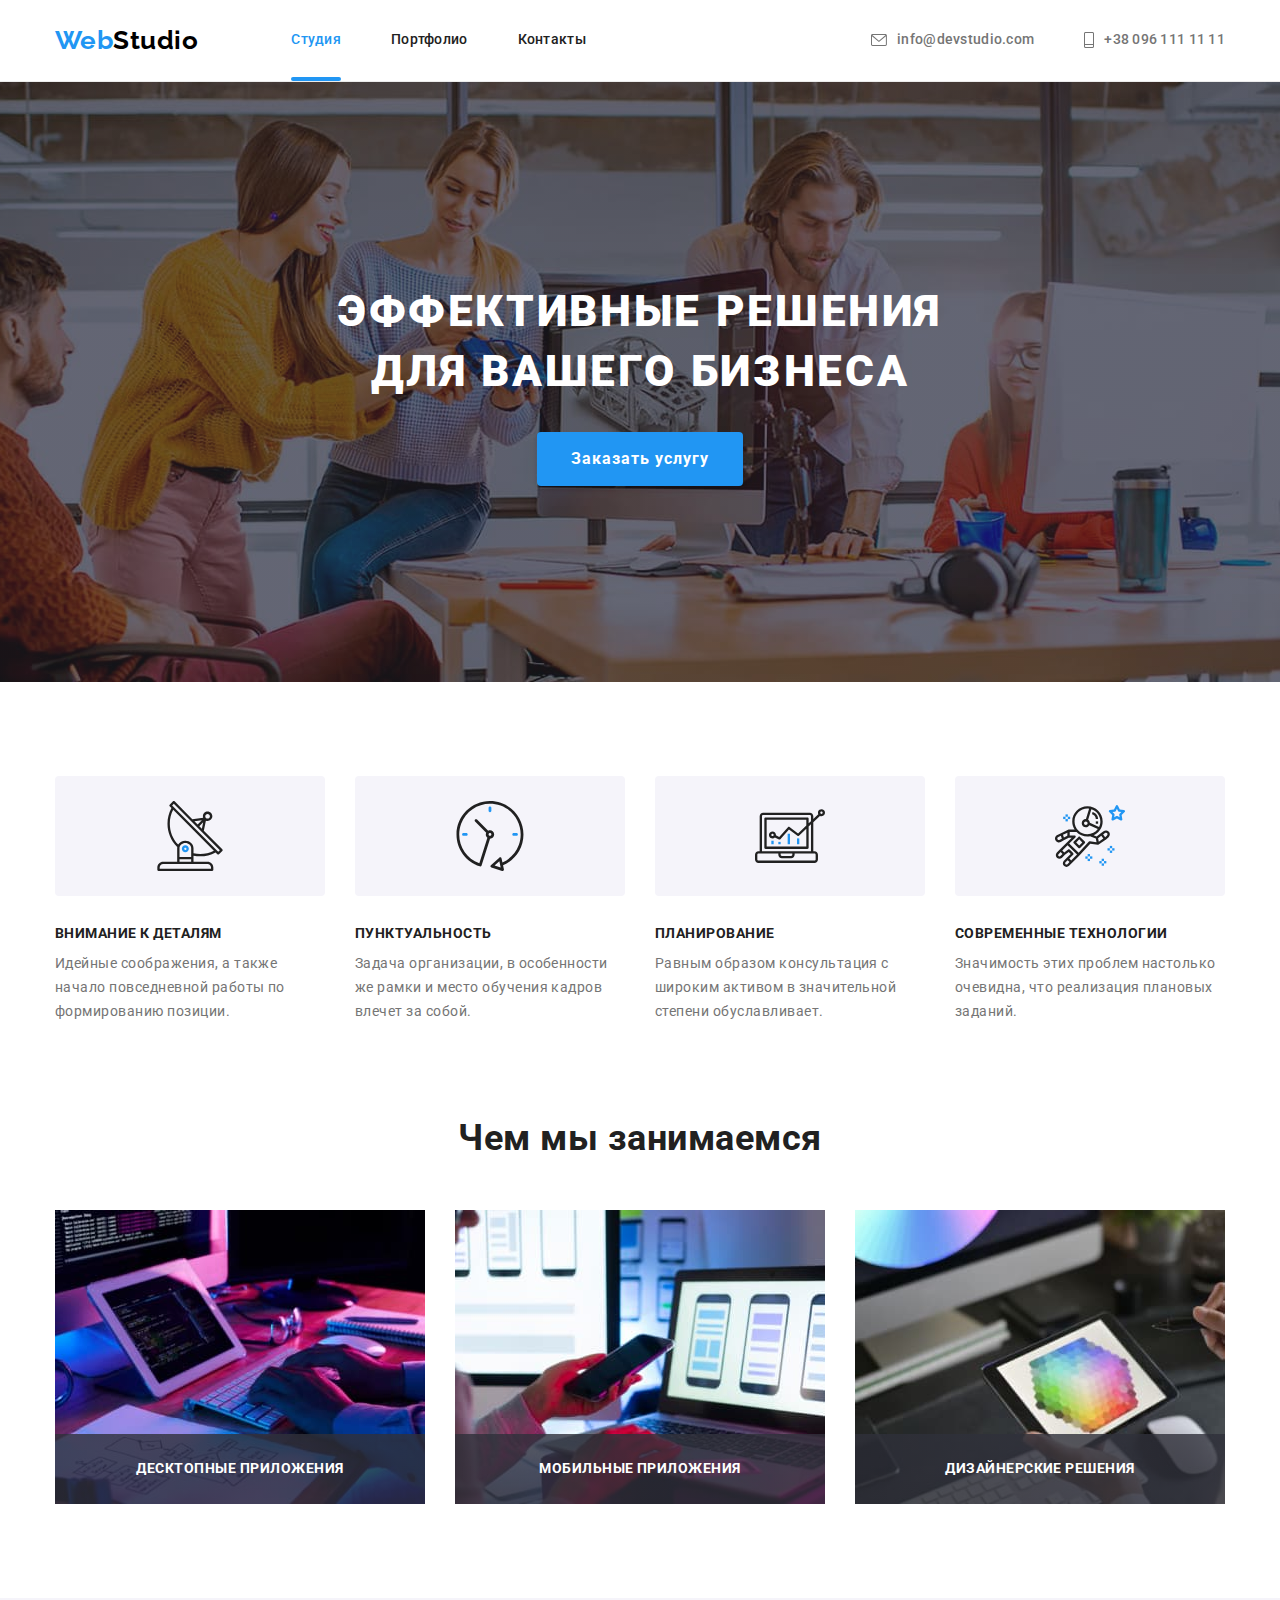
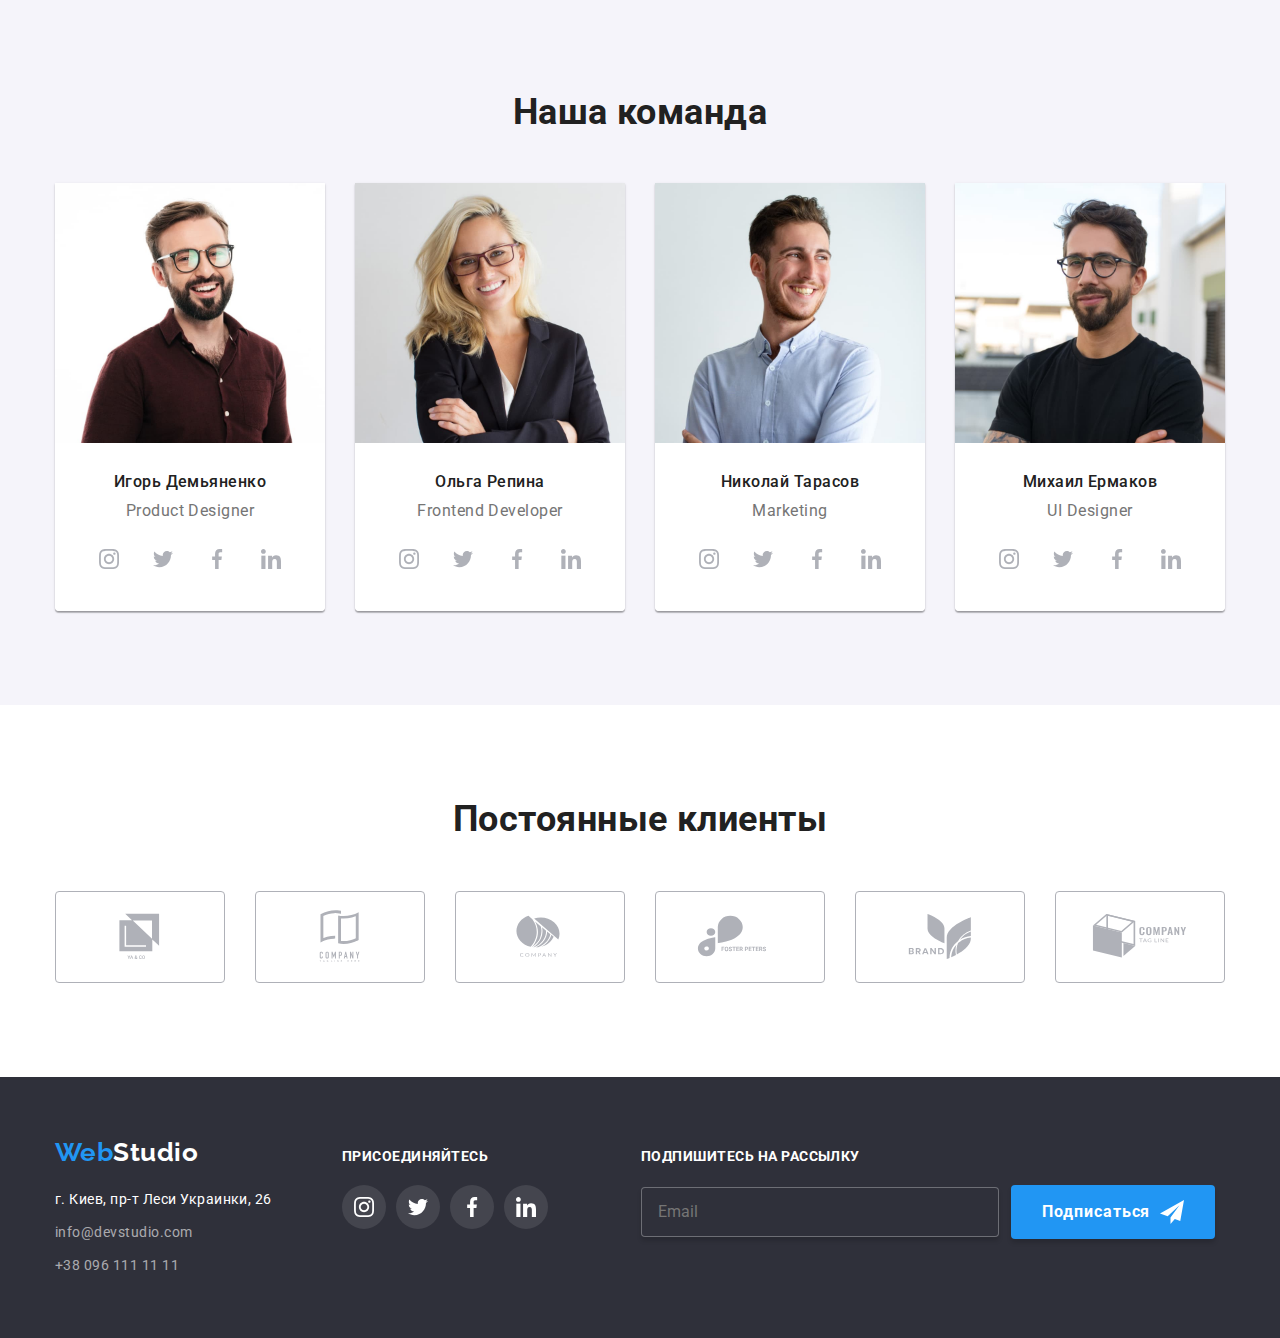
==== index.html @ 1c2d831c "Initial commit" ====
<!DOCTYPE html>
<html lang="ru">
<head>
    <meta charset="UTF-8">
    <meta http-equiv="X-UA-Compatible" content="IE=edge">
    <meta name="viewport" content="width=device-width, initial-scale=1.0">
    <title>WebStudio</title>
    <link rel="preconnect" href="https://fonts.googleapis.com">
    <link rel="preconnect" href="https://fonts.gstatic.com" crossorigin>
    <link href="https://fonts.googleapis.com/css2?family=Raleway:wght@700&family=Roboto:wght@400;500;700;900&display=swap" rel="stylesheet">
    <link rel="stylesheet" href="https://cdnjs.cloudflare.com/ajax/libs/modern-normalize/1.1.0/modern-normalize.min.css">
    <link rel="stylesheet" href="./css/main.min.css">
</head>
<body>
    <header class="page-header">
        <div class="container">
            <div class="main-nav">
                <nav class="nav">
                    <a href="./index.html" class="logo page-header__logo"><span class="logo--accent">Web</span>Studio</a>
                    <ul class="nav__list">
                        <li class="nav__item"><a href="./index.html" class="nav__link nav__link--current ">Студия</a></li>
                        <li class="nav__item"><a href="./portfolio.html" class="nav__link">Портфолио</a></li>
                        <li class="nav__item"><a href="#contacts" class="nav__link">Контакты</a></li>
                    </ul>
                </nav>
                <ul class="auth-nav">
                    <li class="auth-nav__item">
                            <a href="mailto:info@devstudio.com" class="auth-nav__link" aria-label="Конверт с письмом">
                                <svg class="auth-nav__icon" width="16" height="12">
                                    <use href="./images/icons.svg#icon-letter"></use>
                                </svg>
                                info@devstudio.com</a>
                    </li>
                    <li class="auth-nav__item">
                            <a href="tel:+380961111111" class="auth-nav__link" aria-label="Телефон">
                                <svg class="auth-nav__icon" width="10" height="16">
                                    <use href="./images/icons.svg#icon-telephone"></use>
                                </svg>
                                +38 096 111 11 11</a>
                    </li>
                </ul>
            </div>
        </div>
    </header>
    <main>
        <!-- hero section -->

        <section class="section hero">
                <div class="container">
                    <h1 class="hero__title">Эффективные решения для вашего бизнеса</h1>
                    <button type="button" class="button button--hero" data-modal-open >Заказать услугу</button>
                </div>
        </section>

        <!-- advantages section -->

        <section class="section">
            <div class="container">
            <h2 class="visually-hidden">Наши преимущества</h2>
            <ul class="advantages-list">
                <li class="advantages-list__item">
                    <div class="advantages-list__element" aria-label="Антенна">
                        <svg class="advantages-list__icon" width="70" height="70">
                            <use href="./images/icons.svg#icon-antenna"></use>
                        </svg>
                    </div>
                    <h3 class="advantages-list__title">Внимание к деталям</h3>
                    <p class="advantages-list__text">Идейные соображения, а также начало повседневной работы по формированию позиции.</p>
                </li>
                <li class="advantages-list__item">
                    <div class="advantages-list__element" aria-label="Часы">
                        <svg class="advantages-list__icon" width="70" height="70">
                            <use href="./images/icons.svg#icon-clock"></use>
                        </svg>
                    </div>
                    <h3 class="advantages-list__title">Пунктуальность</h3>
                    <p class="advantages-list__text">Задача организации, в особенности же рамки и место обучения кадров влечет за собой.</p>
                </li>
                <li class="advantages-list__item">
                    <div class="advantages-list__element" aria-label="Диаграмма">
                        <svg class="advantages-list__icon" width="70" height="70">
                            <use href="./images/icons.svg#icon-diagram"></use>
                        </svg>
                    </div>
                    <h3 class="advantages-list__title">Планирование</h3>
                    <p class="advantages-list__text">Равным образом консультация с широким активом в значительной степени обуславливает.</p>
                </li>
                <li class="advantages-list__item">
                    <div class="advantages-list__element" aria-label="Астронавт">
                        <svg class="advantages-list__icon" width="70" height="70">
                            <use href="./images/icons.svg#icon-astronaut"></use>
                        </svg>
                    </div>
                    <h3 class="advantages-list__title">Современные технологии</h3>
                    <p class="advantages-list__text">Значимость этих проблем настолько очевидна, что реализация плановых заданий.</p>
                </li>
            </ul>
            </div>
        </section>

        <!-- section about company-->

        <section class="section section--no-padding">
            <div class="container">
                <h2 class="title">Чем мы занимаемся</h2>
                <ul class="works">
                    <li class="works__item">
                        <img class="works__img" src="./images/box1.jpg" alt="Программист разрабатывает проэкт сайта " width="370" height="294">
                        <div class="works__title-box">
                            <h3 class="works__title">Десктопные приложения</h3>
                        </div>
                    </li>
                    <li class="works__item">
                        <img class="works__img" src="./images/box2.jpg" alt="Программист делает адаптивный сайт под мобильный телефон" width="370" height="294">
                        <div class="works__title-box">
                            <h3 class="works__title">Мобильные приложения</h3>
                        </div>
                    </li>
                    <li class="works__item">
                        <img class="works__img" src="./images/box3.jpg" alt="Дизайнер выбирает палитру цветов на планшете" width="370" height="294">
                        <div class="works__title-box">
                            <h3 class="works__title">Дизайнерские решения</h3>
                        </div>
                    </li>
                </ul>
            </div>
        </section>

        <!-- team section  -->

        <section class="team section">
            <div class="container">
            <h2 class="title">Наша команда</h2>
            <ul class="team__list">
                <li class="team__item">
                        <div class="team__wrapper">
                            <img class="team__photo" src="./images/img1.jpg" alt="Игорь Демьяненко" width="270" height="260">
                            <div class="team__card">
                                <h3 class="team__name">Игорь Демьяненко</h3>
                                <p class="team__text" lang="en">Product Designer</p>
                                <ul class="social-list">
                                    <li class="social-list__item" >
                                        <a href="" class="social-list__link" aria-label="Инстаграм">
                                            <svg class="social-list__icon">
                                                <use href="./images/icons.svg#icon-instagram"></use>
                                            </svg>
                                        </a>
                                    </li>
                                    <li class="social-list__item">
                                        <a href="" class="social-list__link" aria-label="Твиттер">
                                            <svg class="social-list__icon">
                                                <use href="./images/icons.svg#icon-twitter"></use>
                                            </svg>
                                        </a>
                                    </li>
                                    <li class="social-list__item">
                                        <a href="" class="social-list__link" aria-label="Фейсбук">
                                            <svg class="social-list__icon">
                                                <use href="./images/icons.svg#icon-facebook"></use>
                                            </svg>
                                        </a>
                                    </li>
                                    <li class="social-list__item">
                                        <a href="" class="social-list__link" aria-label="ЛинкедИн">
                                            <svg class="social-list__icon">
                                                <use href="./images/icons.svg#icon-linkedin"></use>
                                            </svg>
                                        </a>
                                    </li>
                                </ul>
                            </div>
                        </div>
                </li>
                <li class="team__item">
                        <div class="team__wrapper">
                            <img class="team__photo" src="./images/img2.jpg" alt="Ольга Репина" width="270" height="260">
                            <div class="team__card">
                                <h3 class="team__name">Ольга Репина</h3>
                                <p class="team__text" lang="en">Frontend Developer</p>
                                <ul class="social-list">
                                    <li class="social-list__item">
                                        <a href="" class="social-list__link" aria-label="Инстаграм">
                                            <svg class="social-list__icon">
                                                <use href="./images/icons.svg#icon-instagram"></use>
                                            </svg>
                                        </a>
                                    </li>
                                    <li class="social-list__item">
                                        <a href="" class="social-list__link"  aria-label="Твиттер">
                                            <svg class="social-list__icon">
                                                <use href="./images/icons.svg#icon-twitter"></use>
                                            </svg>
                                        </a>
                                    </li>
                                    <li class="social-list__item">
                                        <a href="" class="social-list__link" aria-label="Фейсбук">
                                            <svg class="social-list__icon">
                                                <use href="./images/icons.svg#icon-facebook"></use>
                                            </svg>
                                        </a>
                                    </li>
                                    <li class="social-list__item">
                                        <a href="" class="social-list__link" aria-label="ЛинкедИн">
                                            <svg class="social-list__icon">
                                                <use href="./images/icons.svg#icon-linkedin"></use>
                                            </svg>
                                        </a>
                                    </li>
                                </ul>
                            </div>
                        </div>
                </li>
                <li class="team__item">
                        <div class="team__wrapper">
                            <img class="team__photo" src="./images/img3.jpg" alt="Николай Тарасов" width="270" height="260">
                            <div class="team__card">
                                <h3 class="team__name">Николай Тарасов</h3>
                                <p class="team__text" lang="en">Marketing</p>
                                <ul class="social-list">
                                    <li class="social-list__item">
                                        <a href="" class="social-list__link" aria-label="Инстаграм">
                                            <svg class="social-list__icon">
                                                <use href="./images/icons.svg#icon-instagram"></use>
                                            </svg>
                                        </a>
                                    </li>
                                    <li class="social-list__item">
                                        <a href="" class="social-list__link"  aria-label="Твиттер">
                                            <svg class="social-list__icon">
                                                <use href="./images/icons.svg#icon-twitter"></use>
                                            </svg>
                                        </a>
                                    </li>
                                    <li class="social-list__item">
                                        <a href="" class="social-list__link" aria-label="Фейсбук">
                                            <svg class="social-list__icon">
                                                <use href="./images/icons.svg#icon-facebook"></use>
                                            </svg>
                                        </a>
                                    </li>
                                    <li class="social-list__item">
                                        <a href="" class="social-list__link" aria-label="ЛинкедИн">
                                            <svg class="social-list__icon">
                                                <use href="./images/icons.svg#icon-linkedin"></use>
                                            </svg>
                                        </a>
                                    </li>
                                </ul>
                            </div>
                        </div>
                </li>
                <li class="team__item">
                        <div class="team__wrapper">
                            <img class="team__photo" src="./images/img4.jpg" alt="Михаил Ермаков" width="270" height="260">
                            <div class="team__card">
                                <h3 class="team__name">Михаил Ермаков</h3>
                                <p class="team__text" lang="en">UI Designer</p>
                                <ul class="social-list">
                                    <li class="social-list__item">
                                        <a href="" class="social-list__link" aria-label="Инстаграм">
                                            <svg class="social-list__icon">
                                                <use href="./images/icons.svg#icon-instagram"></use>
                                            </svg>
                                        </a>
                                    </li>
                                    <li class="social-list__item">
                                        <a href="" class="social-list__link"  aria-label="Твиттер">
                                            <svg class="social-list__icon">
                                                <use href="./images/icons.svg#icon-twitter"></use>
                                            </svg>
                                        </a>
                                    </li>
                                    <li class="social-list__item">
                                        <a href="" class="social-list__link" aria-label="Фейсбук">
                                            <svg class="social-list__icon">
                                                <use href="./images/icons.svg#icon-facebook"></use>
                                            </svg>
                                        </a>
                                    </li>
                                    <li class="social-list__item">
                                        <a href="" class="social-list__link" aria-label="ЛинкедИн">
                                            <svg class="social-list__icon">
                                                <use href="./images/icons.svg#icon-linkedin"></use>
                                            </svg>
                                        </a>
                                    </li>
                                </ul>
                            </div>
                        </div>
                </li>
            </ul>
            </div>
        </section>

        <!-- Our clients section -->
        <section class="section">
            <div class="container">
                <h2 class="title">Постоянные клиенты</h2>
                <ul class="clients-list">
                    <li class="clients-list__item">
                        <a href="" class="clients-list__link"  aria-label="Постоянный клиент 1">
                            <svg class="clients-list__icon">
                                <use href="./images/icons.svg#icon-clients-1"></use>
                            </svg>
                        </a>
                    </li>
                    <li class="clients-list__item">
                        <a href="" class="clients-list__link" aria-label="Постоянный клиент 2">
                            <svg class="clients-list__icon">
                                <use href="./images/icons.svg#icon-clients-2"></use>
                            </svg>
                        </a>
                    </li>
                    <li class="clients-list__item">
                        <a href="" class="clients-list__link" aria-label="Постоянный клиент 3">
                            <svg class="clients-list__icon">
                                <use href="./images/icons.svg#icon-clients-3"></use>
                            </svg>
                        </a>
                    </li>
                    <li class="clients-list__item">
                        <a href="" class="clients-list__link" aria-label="Постоянный клиент 4">
                            <svg class="clients-list__icon">
                                <use href="./images/icons.svg#icon-clients-4"></use>
                            </svg>
                        </a>
                    </li>
                    <li class="clients-list__item">
                        <a href="" class="clients-list__link" aria-label="Постоянный клиент 5">
                            <svg class="clients-list__icon">
                                <use href="./images/icons.svg#icon-clients-5"></use>
                            </svg>
                        </a>
                    </li>
                    <li class="clients-list__item">
                        <a href="" class="clients-list__link" aria-label="Постоянный клиент 6">
                            <svg class="clients-list__icon">
                                <use href="./images/icons.svg#icon-clients-6"></use>
                            </svg>
                        </a>
                    </li>
                </ul>
            </div>

        </section>
    </main>
    <footer class="page-footer">
        <div class="container">
            <div class="page-footer__wrapper">
                <div class="page-footer__address">
                    <a href="./index.html" class="logo page-footer__logo"><span class="logo--accent">Web</span>Studio</a>
                    <address id="contacts">
                        <ul class="contacts">
                            <li class="contacts__item">
                                <a href="https://www.google.com/maps/place/%D0%B1%D1%83%D0%BB.+%D0%9B%D0%B5%D1%81%D0%B8+%D0%A3%D0%BA%D1%80%D0%B0%D0%B8%D0%BD%D0%BA%D0%B8,+26,+%D0%9A%D0%B8%D0%B5%D0%B2,+02000/@50.4265841,30.5361971,17z/data=!3m1!4b1!4m5!3m4!1s0x40d4cf0e033ecbe9:0x57a4dffefec77da0!8m2!3d50.4265807!4d30.5383858" 
                                class="contacts__link contacts__link--real-address" target="_blank">
                                    г. Киев, пр-т Леси Украинки, 26
                                </a>
                            </li>
                            <li class="contacts__item">
                                <a href="mailto:info@devstudio.com" class="contacts__link">info@devstudio.com</a>
                            </li>
                            <li class="contacts__item">
                                <a href="tel:+380961111111" class="contacts__link">+38 096 111 11 11</a>
                            </li>
                        </ul>
                    </address>
                </div>
                <div class="social">
                    <h3 class="social__title">Присоединяйтесь</h3>
                    <ul class="social-list social-list--footer">
                        <li class="social-list__item">
                            <a href="" class="social-list__link social-list__link--dark" aria-label="Инстаграм">
                                <svg class="social-list__icon social-list__icon--dark">
                                    <use href="./images/icons.svg#icon-instagram"></use>
                                </svg>
                            </a>
                        </li>
                        <li class="social-list__item">
                            <a href="" class="social-list__link social-list__link--dark" aria-label="Твиттер">
                                <svg class="social-list__icon social-list__icon--dark">
                                    <use href="./images/icons.svg#icon-twitter"></use>
                                </svg>
                            </a>
                        </li>
                        <li class="social-list__item">
                            <a href="" class="social-list__link social-list__link--dark" aria-label="Фейсбук">
                                <svg class="social-list__icon social-list__icon--dark">
                                    <use href="./images/icons.svg#icon-facebook"></use>
                                </svg>
                            </a>
                        </li>
                        <li class="social-list__item">
                            <a href="" class="social-list__link social-list__link--dark" aria-label="ЛинкедИн">
                                <svg class="social-list__icon social-list__icon--dark">
                                    <use href="./images/icons.svg#icon-linkedin"></use>
                                </svg>
                            </a>
                        </li>
                    </ul>
                </div>
                <div class="mailing-list">
                    <h3 class="mailing-list__title">Подпишитесь на рассылку</h3>
                        <form class="mailing-list__form">
                            <label for="footer-input"><span class="visually-hidden">Email</span></label>
                                <input class="mailing-list__input"  id="footer-input" type="email" name="email" placeholder="Email">
                                <button class=" button mailing-list__button" type="submit">
                                    Подписаться
                                    <svg class="mailing-list__icon">
                                        <use href="./images/icons.svg#icon-send"></use>
                                    </svg>
                                </button>
                        </form>
                </div>
            </div>
        </div>
    </footer>
    <div class="backdrop is-hidden" data-modal>
        <div class="modal">
            <button type="button" class="modal__btn-close" aria-label="Закрыть окно" data-modal-close>
                <svg class="modal__icon">
                    <use href="./images/icons.svg#icon-close"></use>
                </svg>
            </button>
            <h2 class="modal__title">Оставьте свои данные, мы вам перезвоним</h2>
            <form class="modal-form" autocomplete="off">
                <label class="modal-form__label" for="user-name">
                    <span class="modal-form__text">Имя</span>
                </label>
                <div class="modal-form__field">
                    <input class="modal-form__input" type="text" name="user-name" id="user-name" required>
                        <svg class="modal-form__icon" >
                            <use href="./images/icons.svg#icon-person"></use>
                        </svg>
                </div>
                <label class="modal-form__label" for="phone">
                    <span class="modal-form__text">Телефон</span>
                </label>
                <div class="modal-form__field">
                        <input class="modal-form__input" type="tel" name="tel" id="phone" required>
                        <svg class="modal-form__icon">
                            <use href="./images/icons.svg#icon-phone"></use>
                        </svg>
                </div>
                <label class="modal-form__label" for="email">
                    <span class="modal-form__text">Почта</span>
                </label>
                <div class="modal-form__field">
                        <input class="modal-form__input" type="email" name="email" id="email" required>
                        <svg class="modal-form__icon">
                            <use href="./images/icons.svg#icon-email"></use>
                        </svg>
                </div>
                <label class="modal-form__label" for="comment">
                    <span class="modal-form__text">Комментарий</span>
                </label>
                <div class="modal-form__comment">
                        <textarea id="comment" class="modal-form__textarea" name="comment" placeholder="Введите текст"></textarea>
                </div>
                <div class="agreements">
                        <input  class="agreements__input" type="checkbox" value="agreements" name="agreements" id="agreements" required>
                        <label for="agreements" class="agreements__label">
                            <span class="agreements__icon-span">
                                <svg class="agreements__icon">
                                    <use href="./images/icons.svg#icon-full-check"></use>
                                </svg>
                            </span>
                            <span class="modal-form__text modal-form__text--agreements">Соглашаюсь с рассылкой и принимаю
                                <a class="agreements__link" href="">Условия договора</a>
                            </span>  
                        </label> 
                </div>
                <button type="submit" class="button modal__button">Отправить</button>
            </form>
        </div>
    </div>
    <!-- <div class="fixed-chat">
        <a href="" class="chat-link">
            <div class="for-icon">
                <svg class="chat-icon">
                    <use href="./images/icons.svg#icon-chat"></use>
                </svg>
            </div>
        </a>
    </div> -->
<script src="./js/modal.js"></script>
</body>
</html>
---- css/main.min.css ----
body{margin:0;font-family:"Roboto",sans-serif;letter-spacing:.03em;font-size:16px;color:#212121}h1,h2,h3,h4{margin:0;padding:0}ul{margin:0;padding:0;list-style:none}p{margin:0;padding:0}a{text-decoration:none}.container{max-width:1200px;margin:0 auto;padding:0 15px}.section{padding-top:94px;padding-bottom:94px}.button{min-width:200px;border-radius:4px;border-color:rgba(0,0,0,0);font-family:inherit;font-weight:700;font-size:16px;line-height:1.88;text-align:center;letter-spacing:.06em;cursor:pointer;color:#fff;background-color:#2196f3}.visually-hidden{position:absolute;white-space:nowrap;width:1px;height:1px;overflow:hidden;border:0;padding:0;clip:rect(0 0 0 0);-webkit-clip-path:inset(50%);clip-path:inset(50%);margin:-1px}.logo{font-family:"Raleway";font-weight:700;font-size:26px;line-height:1.19;color:#fff}.logo--accent{color:#2196f3}.page-header{width:100%;min-height:82px;border-bottom:1px solid #ececec;background-color:#fff}.main-nav{display:flex;align-items:center}.nav{display:flex;align-items:inherit}.nav__list{display:flex}.nav__item:not(:last-child){margin-right:50px}.nav__link{display:block;padding-top:32px;padding-bottom:32px;font-weight:500;font-size:14px;line-height:1.14;letter-spacing:.02em;color:#212121;transition:color 250ms cubic-bezier(0.4, 0, 0.2, 1)}.nav__link:hover,.nav__link:focus{color:#2196f3}.nav__link--current{position:relative;color:#2196f3}.nav__link--current::after{content:"";position:absolute;left:0;bottom:-1px;display:block;width:100%;height:4px;border-radius:2px;background-color:#2196f3}.page-header__logo{margin-right:93px;padding-top:24px;padding-bottom:24px;color:#000}.auth-nav{display:flex;margin-left:auto}.auth-nav__item{display:flex}.auth-nav__item:not(:last-child){margin-right:50px}.auth-nav__link{display:flex;align-items:center;padding-top:32px;padding-bottom:32px;font-weight:500;font-size:14px;line-height:1.14;letter-spacing:.02em;color:#757575;transition:color 250ms cubic-bezier(0.4, 0, 0.2, 1)}.auth-nav__link:hover,.auth-nav__link:focus{color:#2196f3}.auth-nav__icon{margin-right:10px;fill:#757575}.auth-nav__link:hover .auth-nav__icon,.auth-nav__link:focus .auth-nav__icon{fill:#2196f3}.hero{height:600px;max-width:1600px;margin:0 auto;padding-top:200px;padding-bottom:200px;text-align:center;background-color:#2f303a;background-image:linear-gradient(to right, rgba(47, 48, 58, 0.4), rgba(47, 48, 58, 0.4)),url(../images/hero-img.jpg);background-position:center;background-size:cover;background-repeat:no-repeat}.hero__title{margin:0 auto 30px auto;max-width:696px;font-weight:900;font-size:44px;line-height:1.36;letter-spacing:.06em;text-transform:uppercase;color:#fff}.button--hero{padding:10px 32px;box-shadow:0px 4px 4px rgba(0,0,0,.15);transition:background-color 250ms cubic-bezier(0.4, 0, 0.2, 1)}.button--hero:hover,.button--hero:focus{background-color:#146cb4}.title{margin-bottom:50px;font-weight:700;font-size:36px;line-height:1.16;text-align:center}.advantages-list{display:flex}.advantages-list__item{max-width:270px}.advantages-list__item:not(:last-child){margin-right:30px}.advantages-list__element{display:flex;justify-content:center;align-items:center;height:120px;margin-bottom:30px;border-radius:4px;background-color:#f5f4fa;color:#212121}.advantages-list__icon{fill:currentColor}.advantages-list__title{margin-bottom:10px;font-weight:700;font-size:14px;line-height:1.14;text-transform:uppercase}.advantages-list__text{font-size:14px;line-height:1.71;color:#757575}.section--no-padding{padding-top:0}.works{display:flex}.works__item{position:relative;color:#fff;text-transform:uppercase;font-size:14px;line-height:1.14;text-align:center}.works__item:not(:last-child){margin-right:30px}.works__img{display:block;width:100%}.works__title-box{position:absolute;bottom:0;display:flex;justify-content:center;align-items:center;height:70px;width:100%;background-image:linear-gradient(rgba(47, 48, 58, 0.8), rgba(47, 48, 58, 0.8))}.works__title{color:#fff;text-transform:uppercase;font-size:14px;line-height:1.14;text-align:center}.team{background-color:#f5f4fa}.team__list{display:flex}.team__item:not(:last-child){margin-right:30px}.team__wrapper{box-shadow:0px 1px 3px rgba(0,0,0,.12),0px 1px 1px rgba(0,0,0,.14),0px 2px 1px rgba(0,0,0,.2);border-radius:0px 0px 4px 4px}.team__photo{display:block}.team__card{padding:30px 0;text-align:center;background-color:#fff;border-bottom-left-radius:4px;border-bottom-right-radius:4px}.team__name{margin-bottom:10px;font-weight:500;font-size:16px;line-height:1.18}.team__text{margin-bottom:16px;font-size:16px;line-height:1.18;color:#757575}.social-list{display:flex;justify-content:center}.social-list__item:not(:last-child){margin-right:10px}.social-list__link{display:flex;justify-content:center;align-items:center;width:44px;height:44px;border-radius:50%;border:rgba(0,0,0,0);transition:background-color 250ms cubic-bezier(0.4, 0, 0.2, 1)}.social-list__link:hover,.social-list__link:focus{background-color:#2196f3}.social-list__icon{width:20px;height:20px;fill:#afb1b8;transition:fill 250ms cubic-bezier(0.4, 0, 0.2, 1)}.social-list__link:hover .social-list__icon,.social-list__link:focus .social-list__icon{fill:#fff}.clients-list{display:flex}.clients-list__item:not(:last-child){margin-right:30px}.clients-list__link{display:flex;justify-content:center;align-items:center;width:170px;height:92px;border:1px solid #afb1b8;border-radius:4px;transition:border-color 250ms cubic-bezier(0.4, 0, 0.2, 1)}.clients-list__link:hover,.clients-list__link:focus{border-color:#2196f3}.clients-list__icon{width:106px;height:60px;fill:#afb1b8;transition:fill 250ms cubic-bezier(0.4, 0, 0.2, 1)}.clients-list__link:hover .clients-list__icon,.clients-list__link:focus .clients-list__icon{fill:#2196f3}.page-footer{padding-top:60px;padding-bottom:60px;background-color:#2f303a}.page-footer__wrapper{display:flex;align-items:baseline}.page-footer__address{margin-right:70px}.page-footer__logo{display:inline-block;margin-bottom:20px;color:#fff}.contacts__item:not(:last-child){margin-bottom:9px}.contacts__link{display:inline-block;font-weight:400;font-size:14px;line-height:1.71;font-style:normal;color:rgba(255,255,255,.6);transition:color 250ms cubic-bezier(0.4, 0, 0.2, 1)}.contacts__link--real-address{color:#fff}.contacts__link:hover,.contacts__link:focus{color:#2196f3}.social{margin-right:93px}.social__title{margin-bottom:20px;color:#fff;text-transform:uppercase;font-size:14px;line-height:1.14}.social-list--footer{display:flex;justify-content:space-between}.social-list__link--dark{background-color:rgba(255,255,255,.1);transition:background-color 250ms cubic-bezier(0.4, 0, 0.2, 1)}.social-list__link--dark:hover,.social-list__link--dark:focus{background-color:#2196f3}.social-list__icon--dark{fill:#fff}.mailing-list__title{margin-bottom:20px;color:#fff;text-transform:uppercase;font-size:14px;line-height:1.14}.mailing-list__form{display:flex;align-items:center}.mailing-list__input{display:block;height:50px;width:358px;padding:15px 16px;background-color:#2f303a;border:1px solid rgba(255,255,255,.3);box-shadow:0px 4px 4px rgba(0,0,0,.15);border-radius:4px;outline:rgba(0,0,0,0);transition:border-color 250ms cubic-bezier(0.4, 0, 0.2, 1)}.mailing-list__input::-moz-placeholder{font-style:normal;font-weight:400;font-size:16px;line-height:1.25}.mailing-list__input:-ms-input-placeholder{font-style:normal;font-weight:400;font-size:16px;line-height:1.25}.mailing-list__input::placeholder{font-style:normal;font-weight:400;font-size:16px;line-height:1.25}.mailing-list__input:focus-within,.mailing-list__input:hover{color:#fff;border-color:#2196f3}.mailing-list__button{display:flex;align-items:center;padding:10px 29px;margin-left:12px;box-shadow:0px 4px 4px rgba(0,0,0,.15);transition:background-color 250ms cubic-bezier(0.4, 0, 0.2, 1),color 250ms cubic-bezier(0.4, 0, 0.2, 1)}.mailing-list__button:hover,.mailing-list__button:focus{background-color:#fff;color:#2196f3}.mailing-list__icon{width:24px;height:24px;margin-left:10px;fill:#fff;transition:fill 250ms cubic-bezier(0.4, 0, 0.2, 1)}.mailing-list__button:hover .mailing-list__icon,.mailing-list__icon .mailing-list__button:focus{fill:#2196f3}.backdrop{position:fixed;top:0;left:0;width:100%;height:100%;background-color:rgba(0,0,0,.2);opacity:1;visibility:visible;transition:opacity 250ms cubic-bezier(0.4, 0, 0.2, 1),visibility 250ms cubic-bezier(0.4, 0, 0.2, 1)}.backdrop.is-hidden{opacity:0;pointer-events:none;visibility:hidden}.modal{position:absolute;top:50%;left:50%;min-width:528px;min-height:581px;padding:40px;background-color:#fff;box-shadow:0px 1px 3px rgba(0,0,0,.12),0px 1px 1px rgba(0,0,0,.14),0px 2px 1px rgba(0,0,0,.2);border-radius:4px;transform:translate(-50%, -50%) scale(1);transition:transform 250ms cubic-bezier(0.4, 0, 0.2, 1)}.backdrop.is-hidden .modal{transform:translate(-50%, -50%) scale(1.1)}.modal__btn-close{position:absolute;top:0;right:0;display:flex;justify-content:center;align-items:center;width:30px;height:30px;margin-top:8px;margin-right:8px;background-color:#fff;border-radius:50%;border-color:rgba(0,0,0,.102);cursor:pointer}.modal__icon{width:11px;height:11px;transition:fill 250ms cubic-bezier(0.4, 0, 0.2, 1)}.modal__btn-close:hover .modal__icon,.modal__btn-close:focus .modal__icon{fill:#2196f3}.modal__title{margin-bottom:12px;font-size:20px;line-height:1.15;text-align:center}.modal__button{display:block;padding:10px 32px;margin:0 auto;box-shadow:0px 1px 3px rgba(0,0,0,.12),0px 1px 1px rgba(0,0,0,.14),0px 2px 1px rgba(0,0,0,.2);transition:background-color 250ms cubic-bezier(0.4, 0, 0.2, 1),box-shadow 250ms cubic-bezier(0.4, 0, 0.2, 1)}.modal__button:hover,.modal__button:focus{background:#188ce8;box-shadow:0px 4px 4px rgba(0,0,0,.15)}.modal-form__label{display:block}.modal-form__text{display:block;margin-bottom:4px;font-style:normal;font-weight:400;font-size:12px;line-height:1.16;letter-spacing:.03em;color:#757575}.modal-form__field{position:relative;margin-bottom:10px}.modal-form__input{display:block;width:100%;max-height:40px;padding:11px 12px 11px 32px;border:1px solid rgba(33,33,33,.2);border-radius:4px;outline:rgba(0,0,0,0);transition:border-color 250ms cubic-bezier(0.4, 0, 0.2, 1)}.modal-form__input:focus-within,.modal-form__input:hover{border-color:#2196f3}.modal-form__icon{display:block;position:absolute;top:50%;left:12px;transform:translateY(-50%);width:18px;height:18px;transition:fill 250ms cubic-bezier(0.4, 0, 0.2, 1)}.modal-form__field:focus-within .modal-form__icon,.modal-form__field:hover .modal-form__icon{fill:#2196f3}.modal-form__textarea{display:block;width:100%;height:120px;padding:12px 16px;margin-bottom:20px;resize:none;border:1px solid rgba(33,33,33,.2);border-radius:4px;outline:rgba(0,0,0,0);transition:border-color 250ms cubic-bezier(0.4, 0, 0.2, 1)}.modal-form__textarea::-moz-placeholder{font-style:normal;font-weight:400;font-size:12px;line-height:1.16;letter-spacing:.01em;color:rgba(117,117,117,.5)}.modal-form__textarea:-ms-input-placeholder{font-style:normal;font-weight:400;font-size:12px;line-height:1.16;letter-spacing:.01em;color:rgba(117,117,117,.5)}.modal-form__textarea::placeholder{font-style:normal;font-weight:400;font-size:12px;line-height:1.16;letter-spacing:.01em;color:rgba(117,117,117,.5)}.modal-form__textarea:focus-within,.modal-form__textarea:hover{border-color:#2196f3}.modal-form__text--agreements{margin-bottom:0;font-size:14px;line-height:1.71}.agreements{display:flex;align-items:center;margin:0 12px 30px 12px}.agreements__input{position:absolute;width:1px;height:1px;margin:-1px;border:0;padding:0;clip:rect(0 0 0 0);overflow:hidden}.agreements__label{display:flex;align-items:center;font-style:normal;font-weight:400;font-size:14px;line-height:1.71;letter-spacing:.03em;color:#757575}.agreements__icon-span{display:flex;justify-content:center;align-items:center;width:16px;height:15px;margin-right:7px;border:2px solid #000;border-radius:2px;box-shadow:0px 4px 4px rgba(0,0,0,.25);background-color:rgba(0,0,0,0);transition:border-color 250ms cubic-bezier(0.4, 0, 0.2, 1),background-color 250ms cubic-bezier(0.4, 0, 0.2, 1)}.agreements__input:checked+.agreements__label .agreements__icon-span{border-color:rgba(0,0,0,0);background-color:#2196f3}.agreements__input:focus+.agreements__label .agreements__icon-span{border-color:#2196f3}.agreements__icon{height:15px;width:16px;fill:#fff;opacity:0}.agreements__input:checked+.agreements__label .agreements__icon-span .agreements__icon{opacity:1}.agreements__link{color:#2196f3;border-bottom:1px solid #2196f3}.filter{margin-bottom:50px}.filter__list{display:flex;justify-content:center}.filter__item:not(:last-child){margin-right:8px}.filter__button{border-radius:4px;border-color:rgba(0,0,0,0);padding:6px 22px;font-family:inherit;font-weight:500;font-size:16px;line-height:1.62;text-align:center;cursor:pointer;color:#212121;background-color:#f5f4fa;transition:background-color 250ms cubic-bezier(0.4, 0, 0.2, 1),color 250ms cubic-bezier(0.4, 0, 0.2, 1),box-shadow 250ms cubic-bezier(0.4, 0, 0.2, 1)}.filter__button:hover,.filter__button:focus{background-color:#2196f3;color:#fff;box-shadow:0px 3px 1px rgba(0,0,0,.1),0px 1px 2px rgba(0,0,0,.08),0px 2px 2px rgba(0,0,0,.12)}.projects__list{display:flex;flex-wrap:wrap}.projects__item{width:calc((100% - 60px)/3);margin-right:30px;margin-bottom:30px}.projects__item:nth-child(3n){margin-right:0}.projects__item:nth-last-child(-n+3){margin-bottom:0}.projects__link{display:block;box-shadow:none;transition:box-shadow 250ms cubic-bezier(0.4, 0, 0.2, 1)}.projects__link:hover,.projects__link:focus{box-shadow:0px 1px 1px rgba(0,0,0,.12),0px 4px 4px rgba(0,0,0,.06),1px 4px 6px rgba(0,0,0,.16)}.projects__wrapper{position:relative;overflow:hidden}.projects__img{display:block}.projects__overlay{position:absolute;top:0;left:0;display:block;width:100%;height:100%;background-color:rgba(33,150,243,.9);opacity:0;transform:translateY(100%);transition:opacity 250ms cubic-bezier(0.4, 0, 0.2, 1),transform 250ms cubic-bezier(0.4, 0, 0.2, 1)}.projects__link:hover .projects__overlay,.projects__link:focus .projects__overlay{opacity:1;transform:translate(0)}.projects__hover-text{position:absolute;top:0;left:0;padding:63px 24px;width:100%;height:100%;font-weight:400;font-size:18px;line-height:1.56;color:#fff;opacity:0}.projects__link:hover .projects__hover-text,.projects__link:focus .projects__hover-text{opacity:1}.projects__description{padding:20px 24px;border:1px solid #eee;border-top:none;background-color:#fff}.projects__name{margin-bottom:4px;font-weight:700;font-size:18px;line-height:2;letter-spacing:.06em;color:#212121}.projects__text{font-size:16px;line-height:1.88;color:#757575}/*# sourceMappingURL=main.min.css.map */
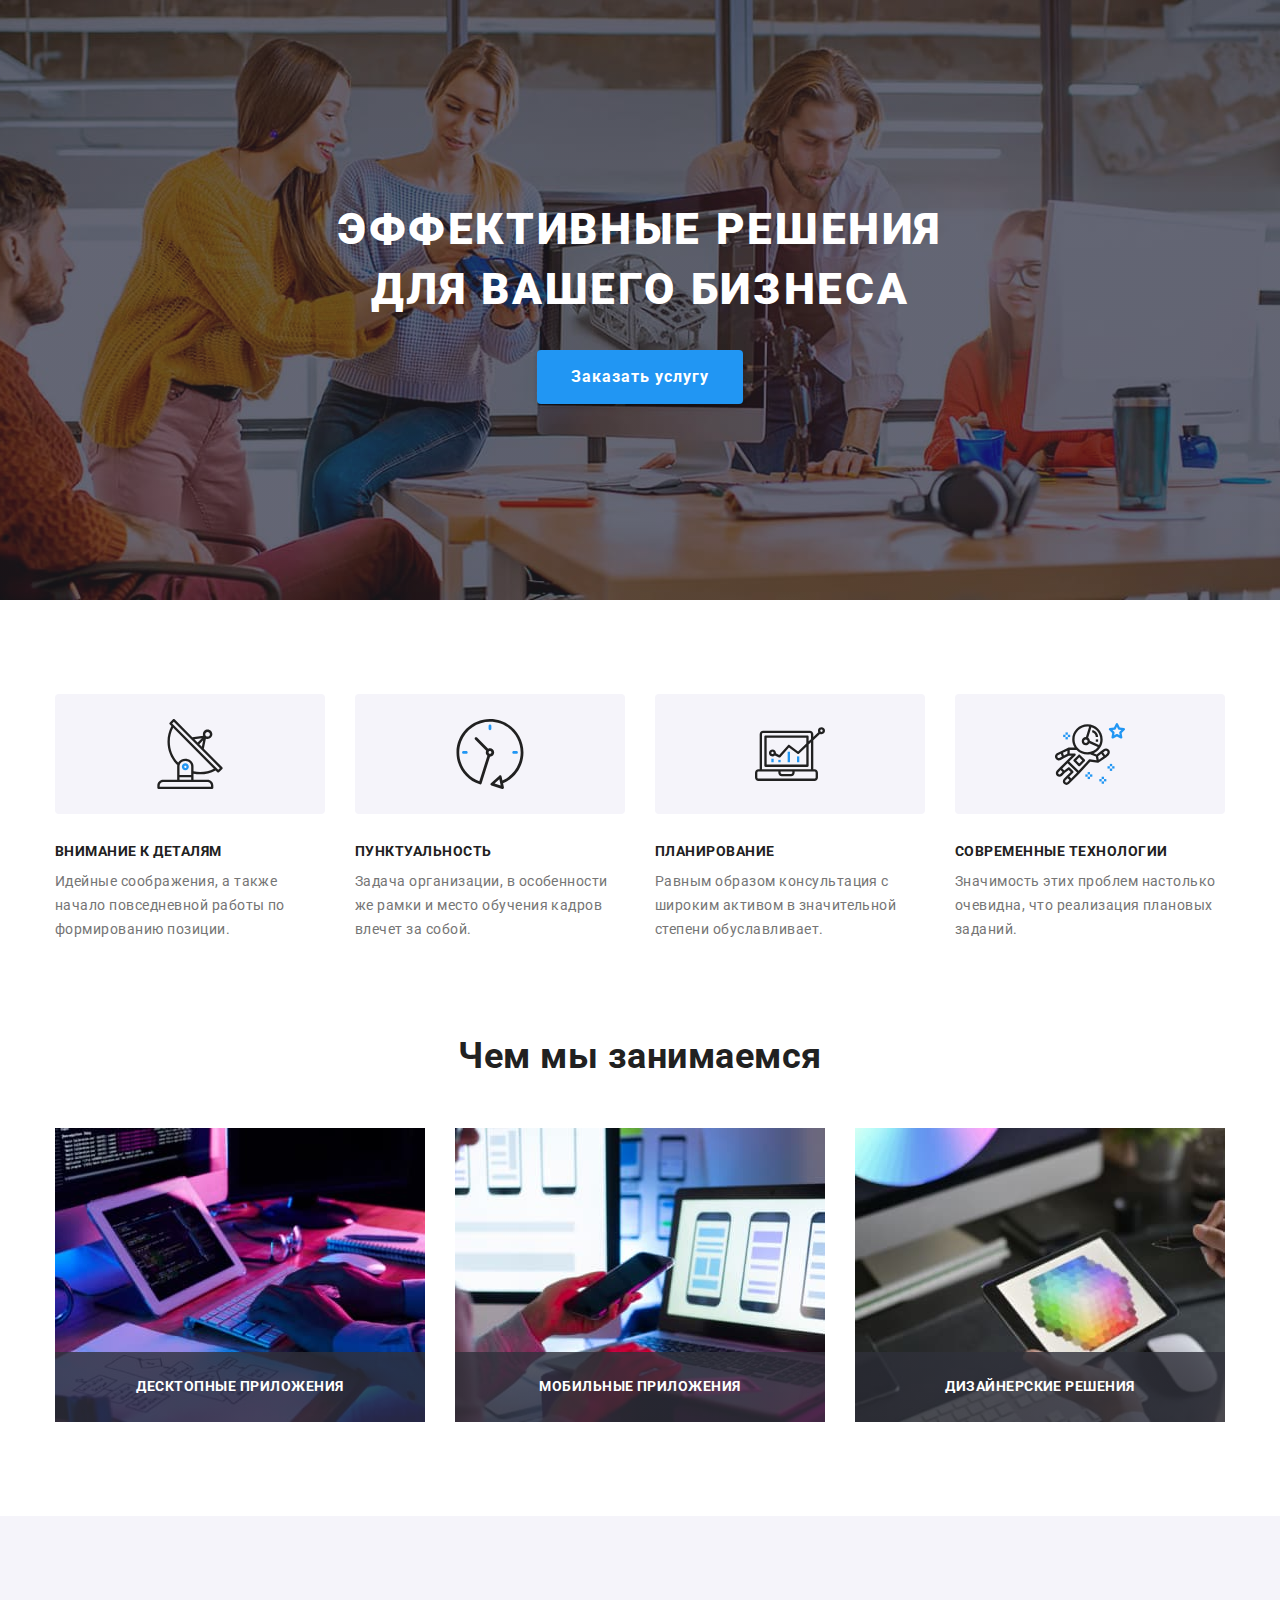
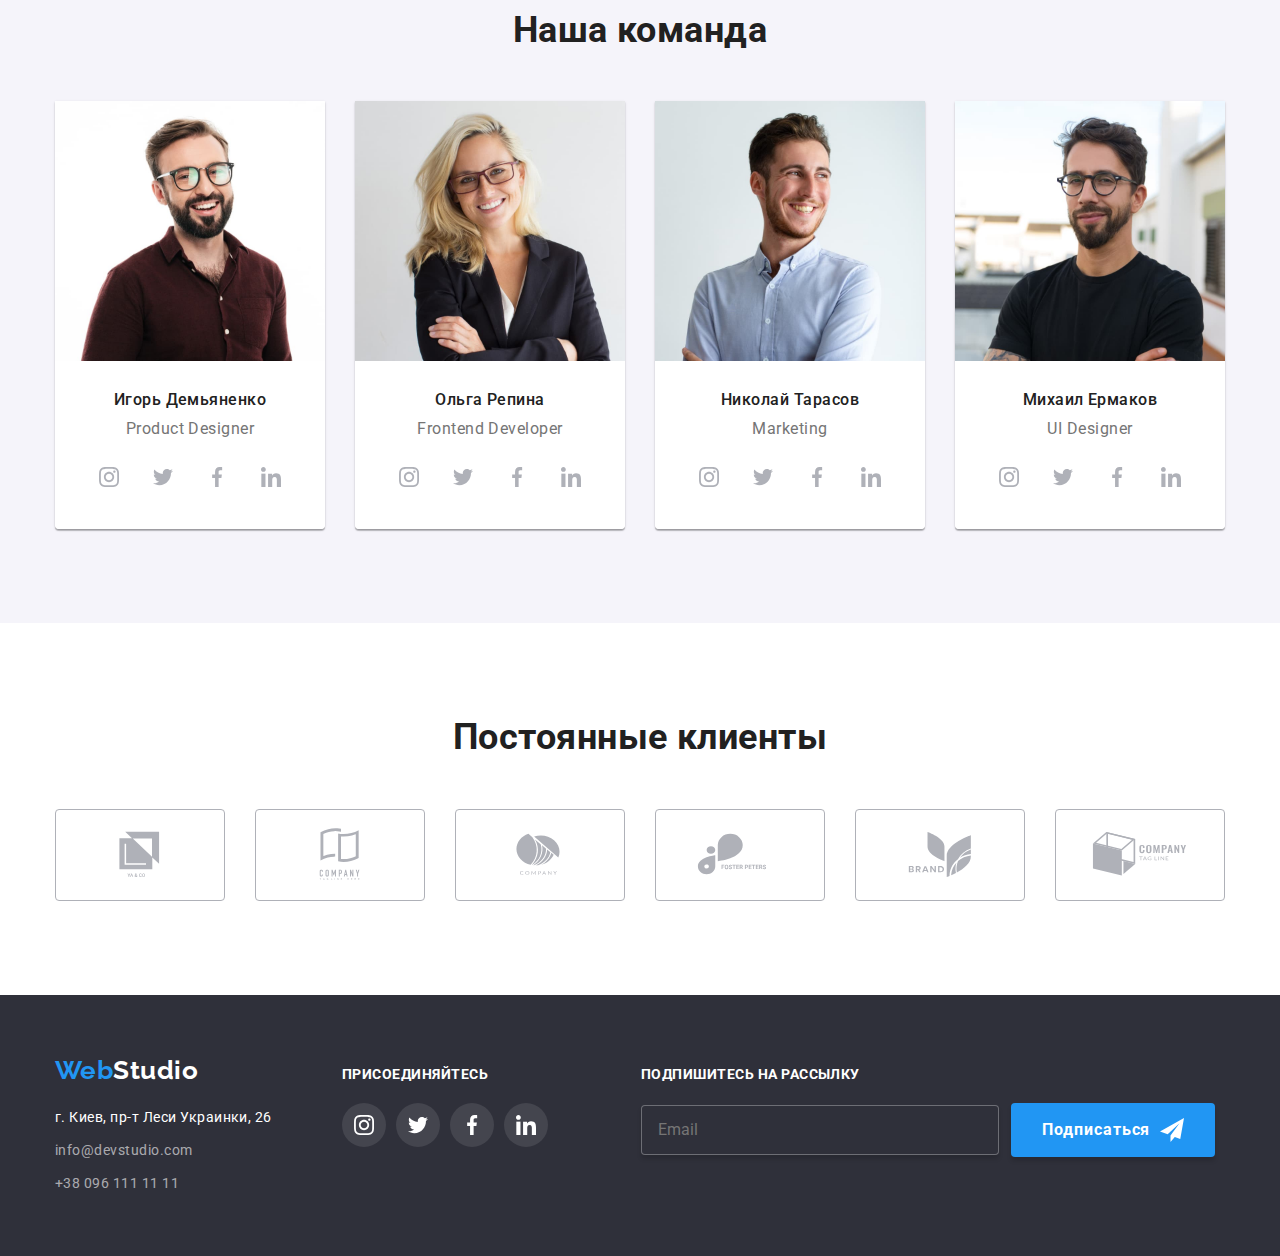
==== commit a67f43a8: "Add responsive components" ====
--- a/index.html
+++ b/index.html
@@ -12,7 +12,7 @@
     <link rel="stylesheet" href="./css/main.min.css">
 </head>
 <body>
-    <header class="page-header">
+    <!-- <header class="page-header">
         <div class="container">
             <div class="main-nav">
                 <nav class="nav">
@@ -41,7 +41,7 @@
                 </ul>
             </div>
         </div>
-    </header>
+    </header> -->
     <main>
         <!-- hero section -->
 
@@ -98,7 +98,7 @@
             </div>
         </section>
 
-        <!-- section about company-->
+        <!-- section works -->
 
         <section class="section section--no-padding">
             <div class="container">
@@ -415,6 +415,8 @@
             </div>
         </div>
     </footer>
+    <!-- modal backdrop -->
+    
     <div class="backdrop is-hidden" data-modal>
         <div class="modal">
             <button type="button" class="modal__btn-close" aria-label="Закрыть окно" data-modal-close>
@@ -474,6 +476,8 @@
             </form>
         </div>
     </div>
+
+
     <!-- <div class="fixed-chat">
         <a href="" class="chat-link">
             <div class="for-icon">
--- a/css/main.min.css
+++ b/css/main.min.css
@@ -1 +1 @@
-body{margin:0;font-family:"Roboto",sans-serif;letter-spacing:.03em;font-size:16px;color:#212121}h1,h2,h3,h4{margin:0;padding:0}ul{margin:0;padding:0;list-style:none}p{margin:0;padding:0}a{text-decoration:none}.container{max-width:1200px;margin:0 auto;padding:0 15px}.section{padding-top:94px;padding-bottom:94px}.button{min-width:200px;border-radius:4px;border-color:rgba(0,0,0,0);font-family:inherit;font-weight:700;font-size:16px;line-height:1.88;text-align:center;letter-spacing:.06em;cursor:pointer;color:#fff;background-color:#2196f3}.visually-hidden{position:absolute;white-space:nowrap;width:1px;height:1px;overflow:hidden;border:0;padding:0;clip:rect(0 0 0 0);-webkit-clip-path:inset(50%);clip-path:inset(50%);margin:-1px}.logo{font-family:"Raleway";font-weight:700;font-size:26px;line-height:1.19;color:#fff}.logo--accent{color:#2196f3}.page-header{width:100%;min-height:82px;border-bottom:1px solid #ececec;background-color:#fff}.main-nav{display:flex;align-items:center}.nav{display:flex;align-items:inherit}.nav__list{display:flex}.nav__item:not(:last-child){margin-right:50px}.nav__link{display:block;padding-top:32px;padding-bottom:32px;font-weight:500;font-size:14px;line-height:1.14;letter-spacing:.02em;color:#212121;transition:color 250ms cubic-bezier(0.4, 0, 0.2, 1)}.nav__link:hover,.nav__link:focus{color:#2196f3}.nav__link--current{position:relative;color:#2196f3}.nav__link--current::after{content:"";position:absolute;left:0;bottom:-1px;display:block;width:100%;height:4px;border-radius:2px;background-color:#2196f3}.page-header__logo{margin-right:93px;padding-top:24px;padding-bottom:24px;color:#000}.auth-nav{display:flex;margin-left:auto}.auth-nav__item{display:flex}.auth-nav__item:not(:last-child){margin-right:50px}.auth-nav__link{display:flex;align-items:center;padding-top:32px;padding-bottom:32px;font-weight:500;font-size:14px;line-height:1.14;letter-spacing:.02em;color:#757575;transition:color 250ms cubic-bezier(0.4, 0, 0.2, 1)}.auth-nav__link:hover,.auth-nav__link:focus{color:#2196f3}.auth-nav__icon{margin-right:10px;fill:#757575}.auth-nav__link:hover .auth-nav__icon,.auth-nav__link:focus .auth-nav__icon{fill:#2196f3}.hero{height:600px;max-width:1600px;margin:0 auto;padding-top:200px;padding-bottom:200px;text-align:center;background-color:#2f303a;background-image:linear-gradient(to right, rgba(47, 48, 58, 0.4), rgba(47, 48, 58, 0.4)),url(../images/hero-img.jpg);background-position:center;background-size:cover;background-repeat:no-repeat}.hero__title{margin:0 auto 30px auto;max-width:696px;font-weight:900;font-size:44px;line-height:1.36;letter-spacing:.06em;text-transform:uppercase;color:#fff}.button--hero{padding:10px 32px;box-shadow:0px 4px 4px rgba(0,0,0,.15);transition:background-color 250ms cubic-bezier(0.4, 0, 0.2, 1)}.button--hero:hover,.button--hero:focus{background-color:#146cb4}.title{margin-bottom:50px;font-weight:700;font-size:36px;line-height:1.16;text-align:center}.advantages-list{display:flex}.advantages-list__item{max-width:270px}.advantages-list__item:not(:last-child){margin-right:30px}.advantages-list__element{display:flex;justify-content:center;align-items:center;height:120px;margin-bottom:30px;border-radius:4px;background-color:#f5f4fa;color:#212121}.advantages-list__icon{fill:currentColor}.advantages-list__title{margin-bottom:10px;font-weight:700;font-size:14px;line-height:1.14;text-transform:uppercase}.advantages-list__text{font-size:14px;line-height:1.71;color:#757575}.section--no-padding{padding-top:0}.works{display:flex}.works__item{position:relative;color:#fff;text-transform:uppercase;font-size:14px;line-height:1.14;text-align:center}.works__item:not(:last-child){margin-right:30px}.works__img{display:block;width:100%}.works__title-box{position:absolute;bottom:0;display:flex;justify-content:center;align-items:center;height:70px;width:100%;background-image:linear-gradient(rgba(47, 48, 58, 0.8), rgba(47, 48, 58, 0.8))}.works__title{color:#fff;text-transform:uppercase;font-size:14px;line-height:1.14;text-align:center}.team{background-color:#f5f4fa}.team__list{display:flex}.team__item:not(:last-child){margin-right:30px}.team__wrapper{box-shadow:0px 1px 3px rgba(0,0,0,.12),0px 1px 1px rgba(0,0,0,.14),0px 2px 1px rgba(0,0,0,.2);border-radius:0px 0px 4px 4px}.team__photo{display:block}.team__card{padding:30px 0;text-align:center;background-color:#fff;border-bottom-left-radius:4px;border-bottom-right-radius:4px}.team__name{margin-bottom:10px;font-weight:500;font-size:16px;line-height:1.18}.team__text{margin-bottom:16px;font-size:16px;line-height:1.18;color:#757575}.social-list{display:flex;justify-content:center}.social-list__item:not(:last-child){margin-right:10px}.social-list__link{display:flex;justify-content:center;align-items:center;width:44px;height:44px;border-radius:50%;border:rgba(0,0,0,0);transition:background-color 250ms cubic-bezier(0.4, 0, 0.2, 1)}.social-list__link:hover,.social-list__link:focus{background-color:#2196f3}.social-list__icon{width:20px;height:20px;fill:#afb1b8;transition:fill 250ms cubic-bezier(0.4, 0, 0.2, 1)}.social-list__link:hover .social-list__icon,.social-list__link:focus .social-list__icon{fill:#fff}.clients-list{display:flex}.clients-list__item:not(:last-child){margin-right:30px}.clients-list__link{display:flex;justify-content:center;align-items:center;width:170px;height:92px;border:1px solid #afb1b8;border-radius:4px;transition:border-color 250ms cubic-bezier(0.4, 0, 0.2, 1)}.clients-list__link:hover,.clients-list__link:focus{border-color:#2196f3}.clients-list__icon{width:106px;height:60px;fill:#afb1b8;transition:fill 250ms cubic-bezier(0.4, 0, 0.2, 1)}.clients-list__link:hover .clients-list__icon,.clients-list__link:focus .clients-list__icon{fill:#2196f3}.page-footer{padding-top:60px;padding-bottom:60px;background-color:#2f303a}.page-footer__wrapper{display:flex;align-items:baseline}.page-footer__address{margin-right:70px}.page-footer__logo{display:inline-block;margin-bottom:20px;color:#fff}.contacts__item:not(:last-child){margin-bottom:9px}.contacts__link{display:inline-block;font-weight:400;font-size:14px;line-height:1.71;font-style:normal;color:rgba(255,255,255,.6);transition:color 250ms cubic-bezier(0.4, 0, 0.2, 1)}.contacts__link--real-address{color:#fff}.contacts__link:hover,.contacts__link:focus{color:#2196f3}.social{margin-right:93px}.social__title{margin-bottom:20px;color:#fff;text-transform:uppercase;font-size:14px;line-height:1.14}.social-list--footer{display:flex;justify-content:space-between}.social-list__link--dark{background-color:rgba(255,255,255,.1);transition:background-color 250ms cubic-bezier(0.4, 0, 0.2, 1)}.social-list__link--dark:hover,.social-list__link--dark:focus{background-color:#2196f3}.social-list__icon--dark{fill:#fff}.mailing-list__title{margin-bottom:20px;color:#fff;text-transform:uppercase;font-size:14px;line-height:1.14}.mailing-list__form{display:flex;align-items:center}.mailing-list__input{display:block;height:50px;width:358px;padding:15px 16px;background-color:#2f303a;border:1px solid rgba(255,255,255,.3);box-shadow:0px 4px 4px rgba(0,0,0,.15);border-radius:4px;outline:rgba(0,0,0,0);transition:border-color 250ms cubic-bezier(0.4, 0, 0.2, 1)}.mailing-list__input::-moz-placeholder{font-style:normal;font-weight:400;font-size:16px;line-height:1.25}.mailing-list__input:-ms-input-placeholder{font-style:normal;font-weight:400;font-size:16px;line-height:1.25}.mailing-list__input::placeholder{font-style:normal;font-weight:400;font-size:16px;line-height:1.25}.mailing-list__input:focus-within,.mailing-list__input:hover{color:#fff;border-color:#2196f3}.mailing-list__button{display:flex;align-items:center;padding:10px 29px;margin-left:12px;box-shadow:0px 4px 4px rgba(0,0,0,.15);transition:background-color 250ms cubic-bezier(0.4, 0, 0.2, 1),color 250ms cubic-bezier(0.4, 0, 0.2, 1)}.mailing-list__button:hover,.mailing-list__button:focus{background-color:#fff;color:#2196f3}.mailing-list__icon{width:24px;height:24px;margin-left:10px;fill:#fff;transition:fill 250ms cubic-bezier(0.4, 0, 0.2, 1)}.mailing-list__button:hover .mailing-list__icon,.mailing-list__icon .mailing-list__button:focus{fill:#2196f3}.backdrop{position:fixed;top:0;left:0;width:100%;height:100%;background-color:rgba(0,0,0,.2);opacity:1;visibility:visible;transition:opacity 250ms cubic-bezier(0.4, 0, 0.2, 1),visibility 250ms cubic-bezier(0.4, 0, 0.2, 1)}.backdrop.is-hidden{opacity:0;pointer-events:none;visibility:hidden}.modal{position:absolute;top:50%;left:50%;min-width:528px;min-height:581px;padding:40px;background-color:#fff;box-shadow:0px 1px 3px rgba(0,0,0,.12),0px 1px 1px rgba(0,0,0,.14),0px 2px 1px rgba(0,0,0,.2);border-radius:4px;transform:translate(-50%, -50%) scale(1);transition:transform 250ms cubic-bezier(0.4, 0, 0.2, 1)}.backdrop.is-hidden .modal{transform:translate(-50%, -50%) scale(1.1)}.modal__btn-close{position:absolute;top:0;right:0;display:flex;justify-content:center;align-items:center;width:30px;height:30px;margin-top:8px;margin-right:8px;background-color:#fff;border-radius:50%;border-color:rgba(0,0,0,.102);cursor:pointer}.modal__icon{width:11px;height:11px;transition:fill 250ms cubic-bezier(0.4, 0, 0.2, 1)}.modal__btn-close:hover .modal__icon,.modal__btn-close:focus .modal__icon{fill:#2196f3}.modal__title{margin-bottom:12px;font-size:20px;line-height:1.15;text-align:center}.modal__button{display:block;padding:10px 32px;margin:0 auto;box-shadow:0px 1px 3px rgba(0,0,0,.12),0px 1px 1px rgba(0,0,0,.14),0px 2px 1px rgba(0,0,0,.2);transition:background-color 250ms cubic-bezier(0.4, 0, 0.2, 1),box-shadow 250ms cubic-bezier(0.4, 0, 0.2, 1)}.modal__button:hover,.modal__button:focus{background:#188ce8;box-shadow:0px 4px 4px rgba(0,0,0,.15)}.modal-form__label{display:block}.modal-form__text{display:block;margin-bottom:4px;font-style:normal;font-weight:400;font-size:12px;line-height:1.16;letter-spacing:.03em;color:#757575}.modal-form__field{position:relative;margin-bottom:10px}.modal-form__input{display:block;width:100%;max-height:40px;padding:11px 12px 11px 32px;border:1px solid rgba(33,33,33,.2);border-radius:4px;outline:rgba(0,0,0,0);transition:border-color 250ms cubic-bezier(0.4, 0, 0.2, 1)}.modal-form__input:focus-within,.modal-form__input:hover{border-color:#2196f3}.modal-form__icon{display:block;position:absolute;top:50%;left:12px;transform:translateY(-50%);width:18px;height:18px;transition:fill 250ms cubic-bezier(0.4, 0, 0.2, 1)}.modal-form__field:focus-within .modal-form__icon,.modal-form__field:hover .modal-form__icon{fill:#2196f3}.modal-form__textarea{display:block;width:100%;height:120px;padding:12px 16px;margin-bottom:20px;resize:none;border:1px solid rgba(33,33,33,.2);border-radius:4px;outline:rgba(0,0,0,0);transition:border-color 250ms cubic-bezier(0.4, 0, 0.2, 1)}.modal-form__textarea::-moz-placeholder{font-style:normal;font-weight:400;font-size:12px;line-height:1.16;letter-spacing:.01em;color:rgba(117,117,117,.5)}.modal-form__textarea:-ms-input-placeholder{font-style:normal;font-weight:400;font-size:12px;line-height:1.16;letter-spacing:.01em;color:rgba(117,117,117,.5)}.modal-form__textarea::placeholder{font-style:normal;font-weight:400;font-size:12px;line-height:1.16;letter-spacing:.01em;color:rgba(117,117,117,.5)}.modal-form__textarea:focus-within,.modal-form__textarea:hover{border-color:#2196f3}.modal-form__text--agreements{margin-bottom:0;font-size:14px;line-height:1.71}.agreements{display:flex;align-items:center;margin:0 12px 30px 12px}.agreements__input{position:absolute;width:1px;height:1px;margin:-1px;border:0;padding:0;clip:rect(0 0 0 0);overflow:hidden}.agreements__label{display:flex;align-items:center;font-style:normal;font-weight:400;font-size:14px;line-height:1.71;letter-spacing:.03em;color:#757575}.agreements__icon-span{display:flex;justify-content:center;align-items:center;width:16px;height:15px;margin-right:7px;border:2px solid #000;border-radius:2px;box-shadow:0px 4px 4px rgba(0,0,0,.25);background-color:rgba(0,0,0,0);transition:border-color 250ms cubic-bezier(0.4, 0, 0.2, 1),background-color 250ms cubic-bezier(0.4, 0, 0.2, 1)}.agreements__input:checked+.agreements__label .agreements__icon-span{border-color:rgba(0,0,0,0);background-color:#2196f3}.agreements__input:focus+.agreements__label .agreements__icon-span{border-color:#2196f3}.agreements__icon{height:15px;width:16px;fill:#fff;opacity:0}.agreements__input:checked+.agreements__label .agreements__icon-span .agreements__icon{opacity:1}.agreements__link{color:#2196f3;border-bottom:1px solid #2196f3}.filter{margin-bottom:50px}.filter__list{display:flex;justify-content:center}.filter__item:not(:last-child){margin-right:8px}.filter__button{border-radius:4px;border-color:rgba(0,0,0,0);padding:6px 22px;font-family:inherit;font-weight:500;font-size:16px;line-height:1.62;text-align:center;cursor:pointer;color:#212121;background-color:#f5f4fa;transition:background-color 250ms cubic-bezier(0.4, 0, 0.2, 1),color 250ms cubic-bezier(0.4, 0, 0.2, 1),box-shadow 250ms cubic-bezier(0.4, 0, 0.2, 1)}.filter__button:hover,.filter__button:focus{background-color:#2196f3;color:#fff;box-shadow:0px 3px 1px rgba(0,0,0,.1),0px 1px 2px rgba(0,0,0,.08),0px 2px 2px rgba(0,0,0,.12)}.projects__list{display:flex;flex-wrap:wrap}.projects__item{width:calc((100% - 60px)/3);margin-right:30px;margin-bottom:30px}.projects__item:nth-child(3n){margin-right:0}.projects__item:nth-last-child(-n+3){margin-bottom:0}.projects__link{display:block;box-shadow:none;transition:box-shadow 250ms cubic-bezier(0.4, 0, 0.2, 1)}.projects__link:hover,.projects__link:focus{box-shadow:0px 1px 1px rgba(0,0,0,.12),0px 4px 4px rgba(0,0,0,.06),1px 4px 6px rgba(0,0,0,.16)}.projects__wrapper{position:relative;overflow:hidden}.projects__img{display:block}.projects__overlay{position:absolute;top:0;left:0;display:block;width:100%;height:100%;background-color:rgba(33,150,243,.9);opacity:0;transform:translateY(100%);transition:opacity 250ms cubic-bezier(0.4, 0, 0.2, 1),transform 250ms cubic-bezier(0.4, 0, 0.2, 1)}.projects__link:hover .projects__overlay,.projects__link:focus .projects__overlay{opacity:1;transform:translate(0)}.projects__hover-text{position:absolute;top:0;left:0;padding:63px 24px;width:100%;height:100%;font-weight:400;font-size:18px;line-height:1.56;color:#fff;opacity:0}.projects__link:hover .projects__hover-text,.projects__link:focus .projects__hover-text{opacity:1}.projects__description{padding:20px 24px;border:1px solid #eee;border-top:none;background-color:#fff}.projects__name{margin-bottom:4px;font-weight:700;font-size:18px;line-height:2;letter-spacing:.06em;color:#212121}.projects__text{font-size:16px;line-height:1.88;color:#757575}/*# sourceMappingURL=main.min.css.map */+body{margin:0;font-family:"Roboto",sans-serif;letter-spacing:.03em;font-size:16px;color:#212121}body.modal-open{overflow:hidden}h1,h2,h3,h4{margin:0;padding:0}ul{margin:0;padding:0;list-style:none}p{margin:0;padding:0}a{text-decoration:none}.container{margin:0 auto;padding:0 15px}@media screen and (min-width: 480px){.container{width:480px}}@media screen and (min-width: 768px){.container{width:768px}}@media screen and (min-width: 1200px){.container{width:1200px}}.section{padding-top:60px;padding-bottom:60px}@media screen and (min-width: 1200px){.section{padding-top:94px;padding-bottom:94px}}.button{min-width:200px;border-radius:4px;border-color:rgba(0,0,0,0);font-family:inherit;font-weight:700;font-size:16px;line-height:1.88;text-align:center;letter-spacing:.06em;cursor:pointer;color:#fff;background-color:#2196f3}.visually-hidden{position:absolute;white-space:nowrap;width:1px;height:1px;overflow:hidden;border:0;padding:0;clip:rect(0 0 0 0);-webkit-clip-path:inset(50%);clip-path:inset(50%);margin:-1px}.logo{font-family:"Raleway";font-weight:700;font-size:26px;line-height:1.19;color:#fff}.logo--accent{color:#2196f3}.page-header{width:100%;min-height:82px;border-bottom:1px solid #ececec;background-color:#fff}.main-nav{display:flex;align-items:center}.nav{display:flex;align-items:inherit}.nav__list{display:flex}.nav__item:not(:last-child){margin-right:50px}.nav__link{display:block;padding-top:32px;padding-bottom:32px;font-weight:500;font-size:14px;line-height:1.14;letter-spacing:.02em;color:#212121;transition:color 250ms cubic-bezier(0.4, 0, 0.2, 1)}.nav__link:hover,.nav__link:focus{color:#2196f3}.nav__link--current{position:relative;color:#2196f3}.nav__link--current::after{content:"";position:absolute;left:0;bottom:-1px;display:block;width:100%;height:4px;border-radius:2px;background-color:#2196f3}.page-header__logo{margin-right:93px;padding-top:24px;padding-bottom:24px;color:#000}.auth-nav{display:flex;margin-left:auto}.auth-nav__item{display:flex}.auth-nav__item:not(:last-child){margin-right:50px}.auth-nav__link{display:flex;align-items:center;padding-top:32px;padding-bottom:32px;font-weight:500;font-size:14px;line-height:1.14;letter-spacing:.02em;color:#757575;transition:color 250ms cubic-bezier(0.4, 0, 0.2, 1)}.auth-nav__link:hover,.auth-nav__link:focus{color:#2196f3}.auth-nav__icon{margin-right:10px;fill:#757575}.auth-nav__link:hover .auth-nav__icon,.auth-nav__link:focus .auth-nav__icon{fill:#2196f3}.hero{margin:0 auto;height:400px;max-width:1600px;padding-top:118px;padding-bottom:118px;text-align:center;background-color:#2f303a;background-image:linear-gradient(to right, rgba(47, 48, 58, 0.4), rgba(47, 48, 58, 0.4)),url(../images/hero-img.jpg);background-position:center;background-size:cover;background-repeat:no-repeat}@media screen and (min-width: 768px){.hero{max-width:1200px}}@media screen and (min-width: 1200px){.hero{height:600px;max-width:1600px;padding-top:200px;padding-bottom:200px}}.hero__title{margin:0 auto 30px auto;max-width:396px;font-weight:900;font-size:26px;line-height:1.62;letter-spacing:.06em;text-transform:uppercase;color:#fff}@media screen and (min-width: 1200px){.hero__title{max-width:696px;font-size:44px;line-height:1.36}}.button--hero{padding:10px 32px;box-shadow:0px 4px 4px rgba(0,0,0,.15);transition:background-color 250ms cubic-bezier(0.4, 0, 0.2, 1)}.button--hero:hover,.button--hero:focus{background-color:#146cb4}.title{margin-bottom:30px;font-weight:700;text-align:center;font-size:28px;line-height:1.17}@media screen and (min-width: 1200px){.title{margin-bottom:50px;font-size:36px;line-height:1.16}}@media screen and (min-width: 768px){.advantages-list{display:flex;flex-wrap:wrap}}@media screen and (min-width: 1200px){.advantages-list{flex-wrap:nowrap}}.advantages-list__item{margin-bottom:30px}@media screen and (min-width: 480px){.advantages-list__item:last-child{margin-bottom:0px}}@media screen and (min-width: 768px){.advantages-list__item{width:calc((100% - 30px)/2)}.advantages-list__item:nth-child(odd){margin-right:30px}.advantages-list__item:nth-last-child(-n+2){margin-bottom:0}}@media screen and (min-width: 1200px){.advantages-list__item{width:calc((100% - 90px)/3);margin-bottom:0}.advantages-list__item:not(:last-child){margin-right:30px}}.advantages-list__element{display:flex;justify-content:center;align-items:center;height:120px;max-width:100%;margin-bottom:30px;border-radius:4px;background-color:#f5f4fa;color:#212121}.advantages-list__icon{fill:currentColor}.advantages-list__title{margin-bottom:10px;font-weight:700;font-size:14px;line-height:1.14;text-transform:uppercase}@media screen and (max-width: 767px){.advantages-list__title{text-align:center}}.advantages-list__text{font-size:14px;line-height:1.71;color:#757575}.section--no-padding{padding-top:0}@media screen and (max-width: 1199px){.section--no-padding{display:none}}.works{display:flex}.works__item{position:relative;color:#fff;text-transform:uppercase;font-size:14px;line-height:1.14;text-align:center}.works__item:not(:last-child){margin-right:30px}.works__img{display:block;width:100%}.works__title-box{position:absolute;bottom:0;display:flex;justify-content:center;align-items:center;height:70px;width:100%;background-image:linear-gradient(rgba(47, 48, 58, 0.8), rgba(47, 48, 58, 0.8))}.works__title{color:#fff;text-transform:uppercase;font-size:14px;line-height:1.14;text-align:center}.team{background-color:#f5f4fa}@media screen and (min-width: 768px){.team__list{display:flex;flex-wrap:wrap}}@media screen and (min-width: 1200px){.team__list{flex-wrap:nowrap}}@media screen and (max-width: 767px){.team__item:not(:last-child){margin-bottom:30px}}@media screen and (min-width: 768px){.team__item{width:calc((100% - 30px)/2);margin-bottom:30px}.team__item:nth-last-child(-n+2){margin-bottom:0}.team__item:nth-child(odd){margin-right:30px}}@media screen and (min-width: 1200px){.team__item{width:calc((100% - 90px)/3);margin-bottom:0}.team__item:not(:last-child){margin-right:30px}}.team__wrapper{box-shadow:0px 1px 3px rgba(0,0,0,.12),0px 1px 1px rgba(0,0,0,.14),0px 2px 1px rgba(0,0,0,.2);border-radius:0px 0px 4px 4px}.team__photo{display:block;max-width:100%;height:auto;width:100%}.team__card{padding:30px 0;text-align:center;background-color:#fff;border-bottom-left-radius:4px;border-bottom-right-radius:4px}.team__name{margin-bottom:10px;font-weight:500;font-size:16px;line-height:1.18}.team__text{margin-bottom:16px;font-size:16px;line-height:1.18;color:#757575}.social-list{display:flex;justify-content:center}.social-list__item:not(:last-child){margin-right:10px}.social-list__link{display:flex;justify-content:center;align-items:center;width:44px;height:44px;border-radius:50%;border:rgba(0,0,0,0);transition:background-color 250ms cubic-bezier(0.4, 0, 0.2, 1)}.social-list__link:hover,.social-list__link:focus{background-color:#2196f3}.social-list__icon{width:20px;height:20px;fill:#afb1b8;transition:fill 250ms cubic-bezier(0.4, 0, 0.2, 1)}.social-list__link:hover .social-list__icon,.social-list__link:focus .social-list__icon{fill:#fff}.clients-list{display:flex;flex-wrap:wrap}.clients-list__item{width:calc((100% - 30px)/2);margin-bottom:30px;margin-right:30px}@media screen and (max-width: 767px){.clients-list__item:nth-child(even){margin-right:0}.clients-list__item:nth-last-child(-n+2){margin-bottom:0}}@media screen and (min-width: 768px){.clients-list__item{width:calc((100% - 60px)/3)}.clients-list__item:nth-child(3n+3){margin-right:0}.clients-list__item:nth-last-child(-n+3){margin-bottom:0}}@media screen and (min-width: 1200px){.clients-list__item{flex-wrap:nowrap;width:calc((100% - 150px)/6);margin-bottom:0}.clients-list__item:not(:last-child){margin-right:30px}}.clients-list__link{display:flex;justify-content:center;align-items:center;width:100%;height:92px;border:1px solid #afb1b8;border-radius:4px;transition:border-color 250ms cubic-bezier(0.4, 0, 0.2, 1)}.clients-list__link:hover,.clients-list__link:focus{border-color:#2196f3}.clients-list__icon{width:106px;height:60px;fill:#afb1b8;transition:fill 250ms cubic-bezier(0.4, 0, 0.2, 1)}.clients-list__link:hover .clients-list__icon,.clients-list__link:focus .clients-list__icon{fill:#2196f3}.page-footer{padding-top:60px;padding-bottom:60px;background-color:#2f303a}@media screen and (min-width: 768px)and (max-width: 1199px){.page-footer__wrapper{display:flex;align-items:baseline;justify-content:space-between;flex-wrap:wrap}}@media screen and (min-width: 1200px){.page-footer__wrapper{display:flex;align-items:baseline}}.page-footer__address{margin:0 auto 60px auto;max-width:232px}@media screen and (min-width: 768px)and (max-width: 1199px){.page-footer__address{margin-right:165px;width:calc((100% - 165px)/2)}}@media screen and (min-width: 1200px){.page-footer__address{margin:0 70px 0 0}}.page-footer__logo{display:block;margin-bottom:20px;color:#fff}@media screen and (max-width: 1199px){.page-footer__logo{text-align:center}}@media screen and (max-width: 1199px){.contacts{text-align:center}}.contacts__item:not(:last-child){margin-bottom:9px}.contacts__link{display:inline-block;font-weight:400;font-size:14px;line-height:1.71;font-style:normal;color:rgba(255,255,255,.6);transition:color 250ms cubic-bezier(0.4, 0, 0.2, 1)}.contacts__link--real-address{color:#fff}.contacts__link:hover,.contacts__link:focus{color:#2196f3}.social{margin:0 auto 60px auto;max-width:206px}@media screen and (min-width: 768px)and (max-width: 1199px){.social{width:calc((100% - 165px)/2)}}@media screen and (min-width: 1200px){.social{margin:0 93px 0 0}}.social__title{margin-bottom:20px;color:#fff;text-transform:uppercase;font-size:14px;line-height:1.14}@media screen and (max-width: 1199px){.social__title{text-align:center}}.social-list--footer{display:flex;justify-content:space-between}.social-list__link--dark{background-color:rgba(255,255,255,.1);transition:background-color 250ms cubic-bezier(0.4, 0, 0.2, 1)}.social-list__link--dark:hover,.social-list__link--dark:focus{background-color:#2196f3}.social-list__icon--dark{fill:#fff}@media screen and (min-width: 768px)and (max-width: 1199px){.mailing-list{margin:0 auto;max-width:450px;width:100%}}.mailing-list__title{margin-bottom:20px;color:#fff;text-transform:uppercase;font-size:14px;line-height:1.14}@media screen and (max-width: 1199px){.mailing-list__title{text-align:center}}@media screen and (max-width: 1199px){.mailing-list__form{width:100%}}@media screen and (min-width: 1200px){.mailing-list__form{display:flex;align-items:center}}.mailing-list__input{display:block;height:50px;width:100%;margin:0 auto;padding:15px 16px;background-color:#2f303a;border:1px solid rgba(255,255,255,.3);box-shadow:0px 4px 4px rgba(0,0,0,.15);border-radius:4px;outline:rgba(0,0,0,0);transition:border-color 250ms cubic-bezier(0.4, 0, 0.2, 1)}@media screen and (max-width: 1199px){.mailing-list__input{margin-bottom:20px}}@media screen and (min-width: 1200px){.mailing-list__input{margin-bottom:0px;width:358px}}.mailing-list__input::-moz-placeholder{font-style:normal;font-weight:400;font-size:16px;line-height:1.25}.mailing-list__input:-ms-input-placeholder{font-style:normal;font-weight:400;font-size:16px;line-height:1.25}.mailing-list__input::placeholder{font-style:normal;font-weight:400;font-size:16px;line-height:1.25}.mailing-list__input:focus-within,.mailing-list__input:hover{color:#fff;border-color:#2196f3}.mailing-list__button{display:flex;align-items:center;padding:10px 29px;margin-left:12px;box-shadow:0px 4px 4px rgba(0,0,0,.15);transition:background-color 250ms cubic-bezier(0.4, 0, 0.2, 1),color 250ms cubic-bezier(0.4, 0, 0.2, 1)}.mailing-list__button:hover,.mailing-list__button:focus{background-color:#fff;color:#2196f3}@media screen and (max-width: 1199px){.mailing-list__button{margin:0 auto}}.mailing-list__icon{width:24px;height:24px;margin-left:10px;fill:#fff;transition:fill 250ms cubic-bezier(0.4, 0, 0.2, 1)}.mailing-list__button:hover .mailing-list__icon,.mailing-list__icon .mailing-list__button:focus{fill:#2196f3}.backdrop{position:fixed;top:0;left:0;width:100%;height:100%;background-color:rgba(0,0,0,.2);opacity:1;visibility:visible;overflow-y:scroll;transition:opacity 250ms cubic-bezier(0.4, 0, 0.2, 1),visibility 250ms cubic-bezier(0.4, 0, 0.2, 1)}.backdrop.is-hidden{opacity:0;pointer-events:none;visibility:hidden}.modal{position:absolute;top:50%;left:50%;width:100%;height:100%;padding:40px;background-color:#fff;box-shadow:0px 1px 3px rgba(0,0,0,.12),0px 1px 1px rgba(0,0,0,.14),0px 2px 1px rgba(0,0,0,.2);border-radius:4px;transform:translate(-50%, -50%) scale(1);transition:transform 250ms cubic-bezier(0.4, 0, 0.2, 1)}@media screen and (min-width: 480px){.modal{max-width:450px;max-height:609px}}@media screen and (min-width: 1200px){.modal{position:absolute;top:50%;left:50%;min-width:528px;min-height:581px}}.backdrop.is-hidden .modal{transform:translate(-50%, -50%) scale(1.1)}.modal__btn-close{position:absolute;top:0;right:0;display:flex;justify-content:center;align-items:center;width:30px;height:30px;margin-top:8px;margin-right:8px;background-color:#fff;border-radius:50%;border-color:rgba(0,0,0,.102);cursor:pointer}.modal__icon{width:11px;height:11px;transition:fill 250ms cubic-bezier(0.4, 0, 0.2, 1)}.modal__btn-close:hover .modal__icon,.modal__btn-close:focus .modal__icon{fill:#2196f3}.modal__title{margin-bottom:12px;font-size:20px;line-height:1.15;text-align:center}.modal__button{display:block;padding:10px 32px;margin:0 auto;box-shadow:0px 1px 3px rgba(0,0,0,.12),0px 1px 1px rgba(0,0,0,.14),0px 2px 1px rgba(0,0,0,.2);transition:background-color 250ms cubic-bezier(0.4, 0, 0.2, 1),box-shadow 250ms cubic-bezier(0.4, 0, 0.2, 1)}.modal__button:hover,.modal__button:focus{background:#188ce8;box-shadow:0px 4px 4px rgba(0,0,0,.15)}.modal-form__label{display:block}.modal-form__text{display:block;margin-bottom:4px;font-style:normal;font-weight:400;font-size:12px;line-height:1.16;letter-spacing:.03em;color:#757575}.modal-form__field{position:relative;margin-bottom:10px}.modal-form__input{display:block;width:100%;max-height:40px;padding:11px 12px 11px 32px;border:1px solid rgba(33,33,33,.2);border-radius:4px;outline:rgba(0,0,0,0);transition:border-color 250ms cubic-bezier(0.4, 0, 0.2, 1)}.modal-form__input:focus-within,.modal-form__input:hover{border-color:#2196f3}.modal-form__icon{display:block;position:absolute;top:50%;left:12px;transform:translateY(-50%);width:18px;height:18px;transition:fill 250ms cubic-bezier(0.4, 0, 0.2, 1)}.modal-form__field:focus-within .modal-form__icon,.modal-form__field:hover .modal-form__icon{fill:#2196f3}.modal-form__textarea{display:block;width:100%;height:120px;padding:12px 16px;margin-bottom:20px;resize:none;border:1px solid rgba(33,33,33,.2);border-radius:4px;outline:rgba(0,0,0,0);transition:border-color 250ms cubic-bezier(0.4, 0, 0.2, 1)}.modal-form__textarea::-moz-placeholder{font-style:normal;font-weight:400;font-size:12px;line-height:1.16;letter-spacing:.01em;color:rgba(117,117,117,.5)}.modal-form__textarea:-ms-input-placeholder{font-style:normal;font-weight:400;font-size:12px;line-height:1.16;letter-spacing:.01em;color:rgba(117,117,117,.5)}.modal-form__textarea::placeholder{font-style:normal;font-weight:400;font-size:12px;line-height:1.16;letter-spacing:.01em;color:rgba(117,117,117,.5)}.modal-form__textarea:focus-within,.modal-form__textarea:hover{border-color:#2196f3}.modal-form__text--agreements{margin-bottom:0;font-size:14px;line-height:1.71}.agreements{display:flex;align-items:center;margin:0 12px 30px 12px}.agreements__input{position:absolute;width:1px;height:1px;margin:-1px;border:0;padding:0;clip:rect(0 0 0 0);overflow:hidden}.agreements__label{display:flex;align-items:center;font-style:normal;font-weight:400;font-size:14px;line-height:1.71;letter-spacing:.03em;color:#757575}.agreements__icon-span{display:flex;justify-content:center;align-items:center;width:16px;height:15px;margin-right:7px;border:2px solid #000;border-radius:2px;box-shadow:0px 4px 4px rgba(0,0,0,.25);background-color:rgba(0,0,0,0);transition:border-color 250ms cubic-bezier(0.4, 0, 0.2, 1),background-color 250ms cubic-bezier(0.4, 0, 0.2, 1)}.agreements__input:checked+.agreements__label .agreements__icon-span{border-color:rgba(0,0,0,0);background-color:#2196f3}.agreements__input:focus+.agreements__label .agreements__icon-span{border-color:#2196f3}.agreements__icon{height:15px;width:16px;fill:#fff;opacity:0}.agreements__input:checked+.agreements__label .agreements__icon-span .agreements__icon{opacity:1}.agreements__link{color:#2196f3;border-bottom:1px solid #2196f3}.filter{margin-bottom:40px}@media screen and (min-width: 768px){.filter{margin-bottom:30px}}@media screen and (min-width: 1200px){.filter{margin-bottom:50px}}.filter__list{display:flex;flex-wrap:wrap}@media screen and (min-width: 768px){.filter__list{flex-wrap:nowrap;justify-content:center}}.filter__item{height:38px;min-width:73px}.filter__item:not(:last-child){margin-right:8px}@media screen and (max-width: 767px){.filter__item:nth-child(-n+3){margin-bottom:15px}}.filter__button{border-radius:4px;border-color:rgba(0,0,0,0);padding:6px 22px;font-family:inherit;font-weight:500;font-size:16px;line-height:1.62;text-align:center;cursor:pointer;color:#212121;background-color:#f5f4fa;transition:background-color 250ms cubic-bezier(0.4, 0, 0.2, 1),color 250ms cubic-bezier(0.4, 0, 0.2, 1),box-shadow 250ms cubic-bezier(0.4, 0, 0.2, 1)}.filter__button:hover,.filter__button:focus{background-color:#2196f3;color:#fff;box-shadow:0px 3px 1px rgba(0,0,0,.1),0px 1px 2px rgba(0,0,0,.08),0px 2px 2px rgba(0,0,0,.12)}@media screen and (min-width: 768px){.projects__list{display:flex;flex-wrap:wrap}}.projects__item:not(:last-child){margin-bottom:30px}@media screen and (min-width: 768px)and (max-width: 1199px){.projects__item{width:calc((100% - 30px)/2);margin-right:30px}.projects__item:nth-child(2n){margin-right:0}.projects__item:last-child(){margin-bottom:0}}@media screen and (min-width: 1200px){.projects__item{width:calc((100% - 60px)/3);margin-right:30px}.projects__item:nth-child(3n){margin-right:0}.projects__item:nth-last-child(-n+3){margin-bottom:0}}.projects__link{display:block;box-shadow:none;transition:box-shadow 250ms cubic-bezier(0.4, 0, 0.2, 1)}.projects__link:hover,.projects__link:focus{box-shadow:0px 1px 1px rgba(0,0,0,.12),0px 4px 4px rgba(0,0,0,.06),1px 4px 6px rgba(0,0,0,.16)}.projects__wrapper{position:relative;overflow:hidden}.projects__img{display:block;width:100%}.projects__overlay{position:absolute;top:0;left:0;display:block;width:100%;height:100%;background-color:rgba(33,150,243,.9);opacity:0;transform:translateY(100%);transition:opacity 250ms cubic-bezier(0.4, 0, 0.2, 1),transform 250ms cubic-bezier(0.4, 0, 0.2, 1)}.projects__link:hover .projects__overlay,.projects__link:focus .projects__overlay{opacity:1;transform:translate(0)}.projects__hover-text{position:absolute;top:0;left:0;padding:63px 24px;width:100%;height:100%;font-weight:400;font-size:18px;line-height:1.56;color:#fff;opacity:0}.projects__link:hover .projects__hover-text,.projects__link:focus .projects__hover-text{opacity:1}.projects__description{padding:20px 24px;border:1px solid #eee;border-top:none;background-color:#fff}@media screen and (min-width: 768px)and (max-width: 1199px){.projects__description--more-padding{padding-bottom:56px}}.projects__name{margin-bottom:4px;font-weight:700;font-size:18px;line-height:2;letter-spacing:.06em;color:#212121}.projects__text{font-size:16px;line-height:1.88;color:#757575}/*# sourceMappingURL=main.min.css.map */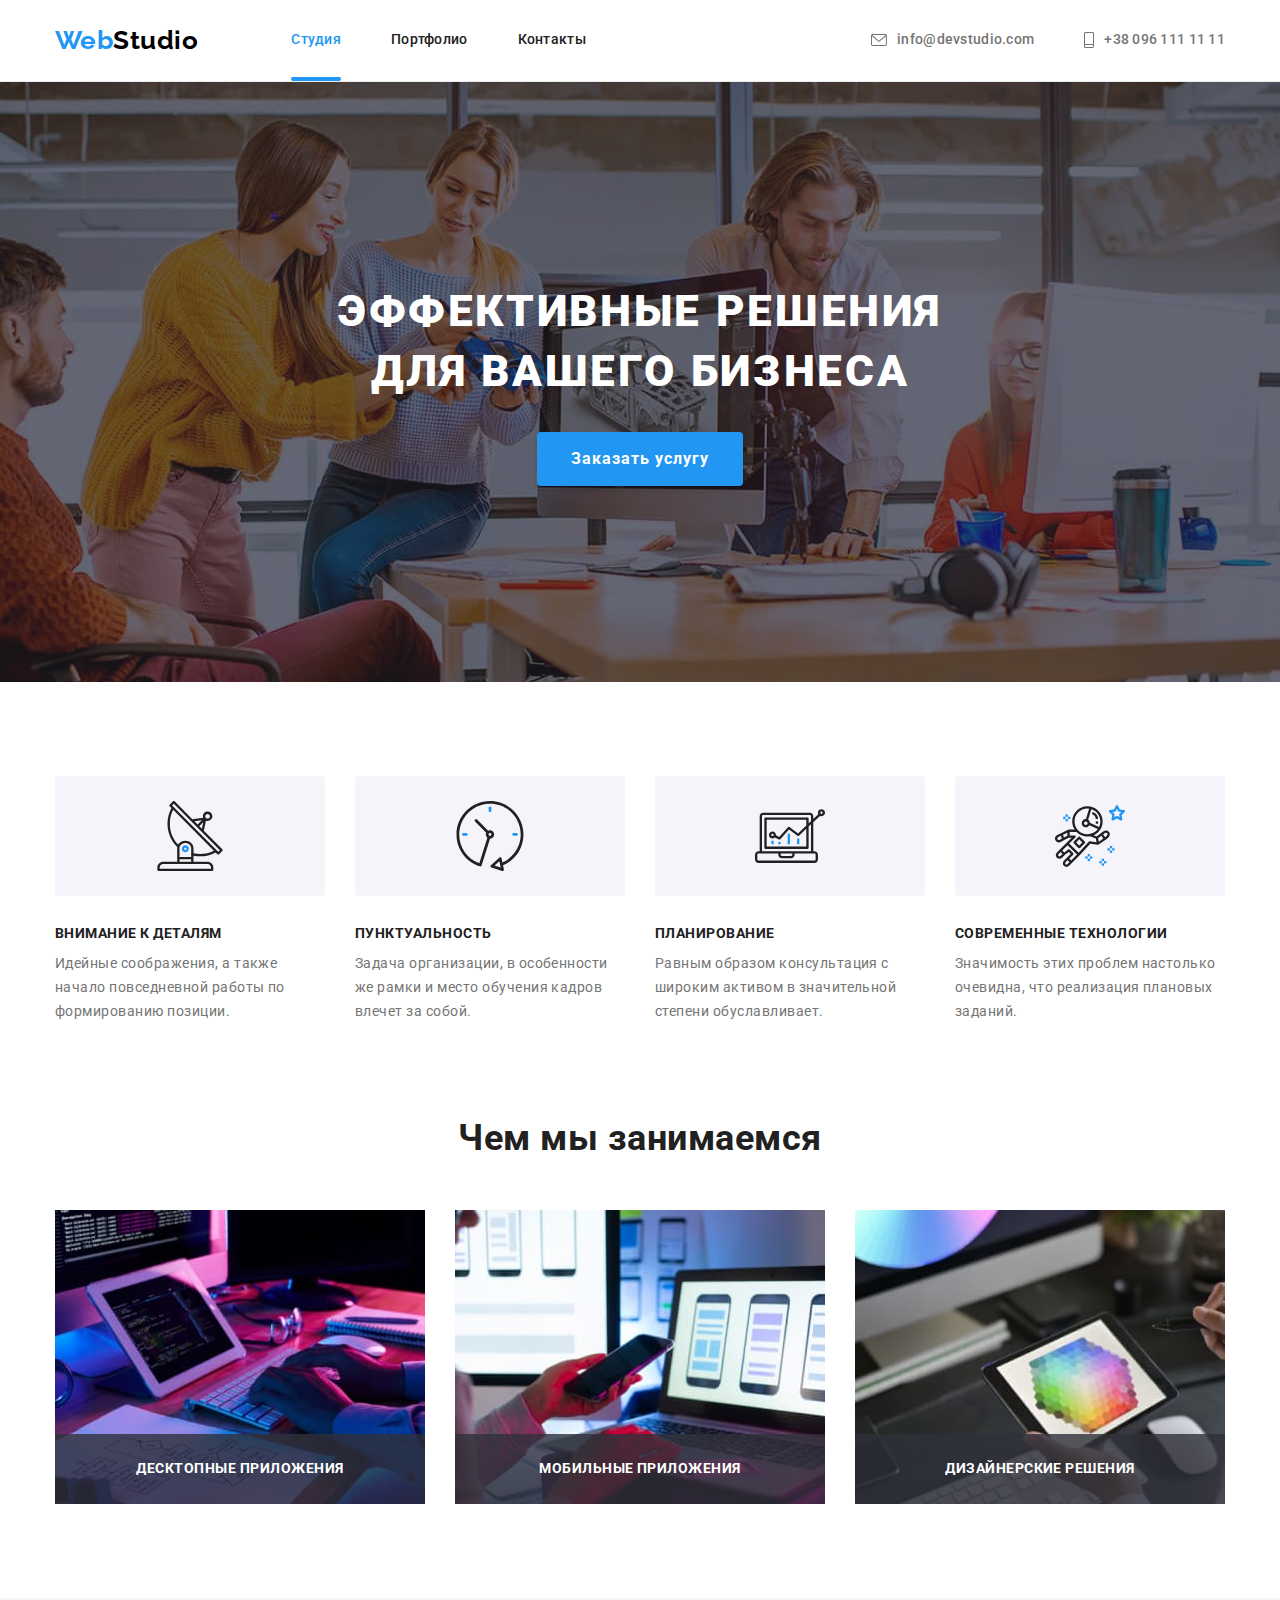
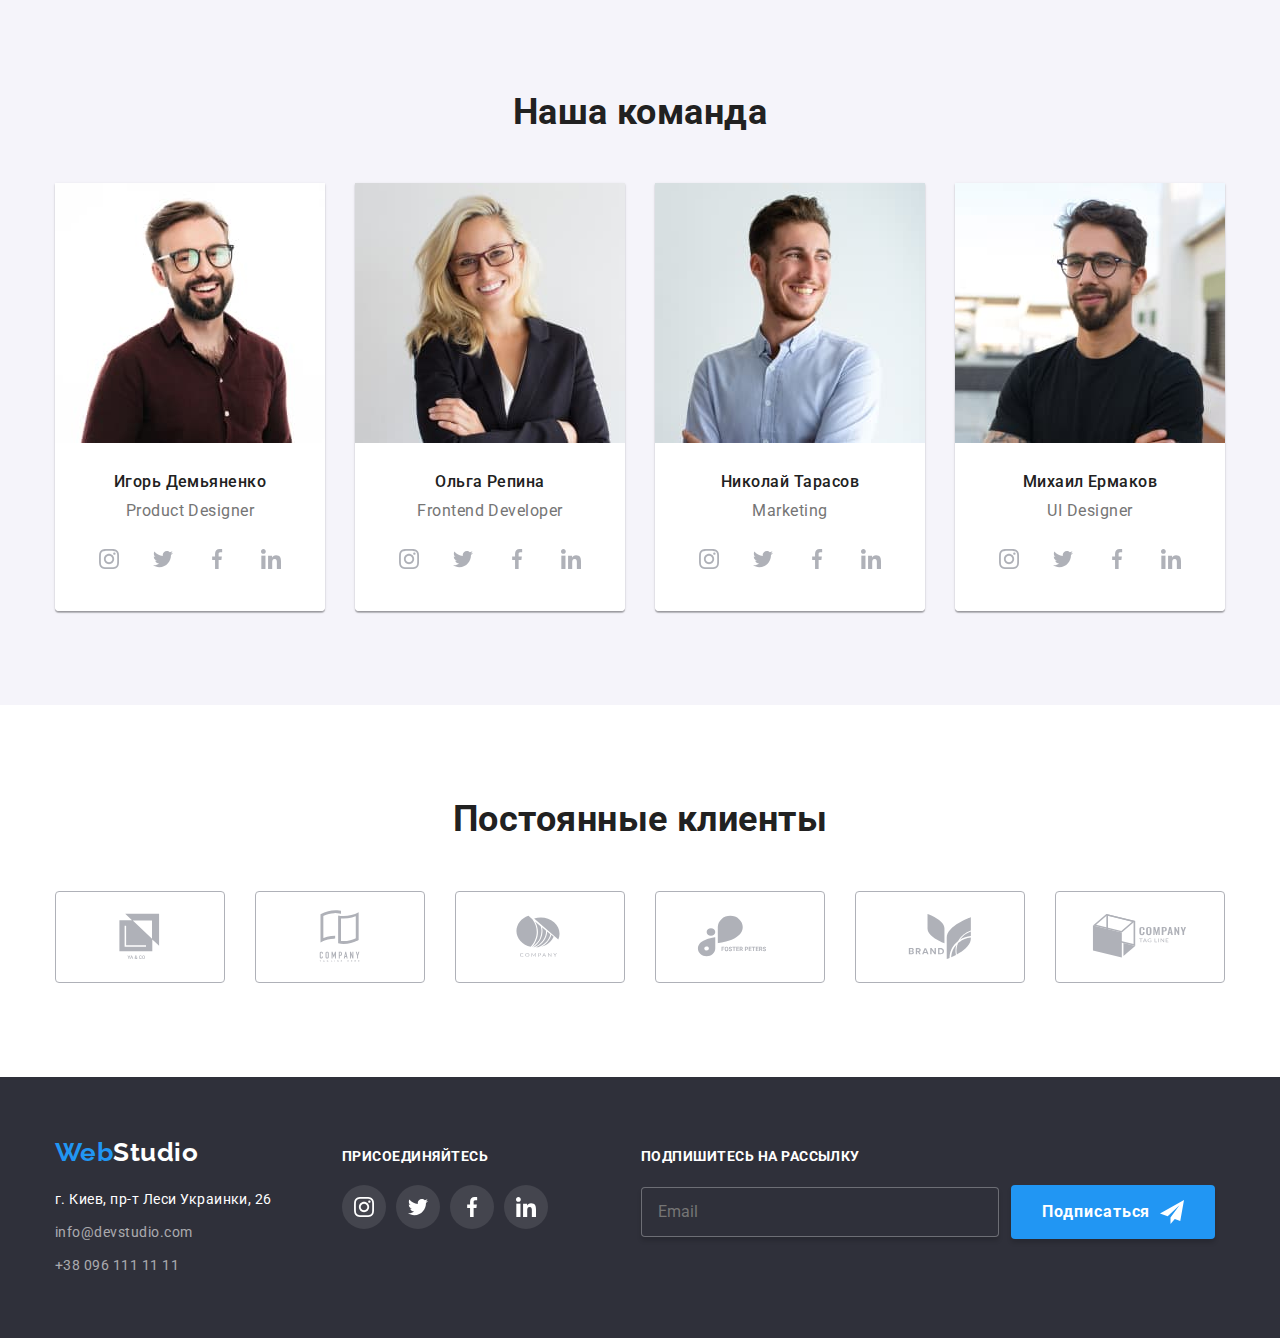
==== commit 7de0f538: "Add adaptive design and graphic" ====
--- a/index.html
+++ b/index.html
@@ -1,482 +1,758 @@
 <!DOCTYPE html>
 <html lang="ru">
-<head>
-    <meta charset="UTF-8">
-    <meta http-equiv="X-UA-Compatible" content="IE=edge">
-    <meta name="viewport" content="width=device-width, initial-scale=1.0">
+  <head>
+    <meta charset="UTF-8" />
+    <meta http-equiv="X-UA-Compatible" content="IE=edge" />
+    <meta name="viewport" content="width=device-width, initial-scale=1.0" />
     <title>WebStudio</title>
-    <link rel="preconnect" href="https://fonts.googleapis.com">
-    <link rel="preconnect" href="https://fonts.gstatic.com" crossorigin>
-    <link href="https://fonts.googleapis.com/css2?family=Raleway:wght@700&family=Roboto:wght@400;500;700;900&display=swap" rel="stylesheet">
-    <link rel="stylesheet" href="https://cdnjs.cloudflare.com/ajax/libs/modern-normalize/1.1.0/modern-normalize.min.css">
-    <link rel="stylesheet" href="./css/main.min.css">
-</head>
-<body>
-    <!-- <header class="page-header">
+    <link rel="preconnect" href="https://fonts.googleapis.com" />
+    <link rel="preconnect" href="https://fonts.gstatic.com" crossorigin />
+    <link
+      href="https://fonts.googleapis.com/css2?family=Raleway:wght@700&family=Roboto:wght@400;500;700;900&display=swap"
+      rel="stylesheet"
+    />
+    <link
+      rel="stylesheet"
+      href="https://cdnjs.cloudflare.com/ajax/libs/modern-normalize/1.1.0/modern-normalize.min.css"
+    />
+    <link rel="stylesheet" href="./css/main.min.css" />
+  </head>
+  <body>
+    <!-- tablet and desktop header -->
+
+    <header class="page-header">
+      <div class="container">
+        <div class="main-nav">
+          <nav class="nav">
+            <a href="./index.html" class="logo page-header__logo"
+              ><span class="logo--accent">Web</span>Studio</a
+            >
+            <ul class="nav__list">
+              <li class="nav__item">
+                <a href="./index.html" class="nav__link nav__link--current">Студия</a>
+              </li>
+              <li class="nav__item"><a href="./portfolio.html" class="nav__link">Портфолио</a></li>
+              <li class="nav__item"><a href="#contacts" class="nav__link">Контакты</a></li>
+            </ul>
+          </nav>
+          <ul class="auth-nav">
+            <li class="auth-nav__item">
+              <a
+                href="mailto:info@devstudio.com"
+                class="auth-nav__link"
+                aria-label="Конверт с письмом"
+              >
+                <svg class="auth-nav__icon auth-nav__icon--letter">
+                  <use href="./images/icons.svg#icon-letter"></use>
+                </svg>
+                info@devstudio.com</a
+              >
+            </li>
+            <li class="auth-nav__item">
+              <a href="tel:+380961111111" class="auth-nav__link" aria-label="Телефон">
+                <svg class="auth-nav__icon auth-nav__icon--telephone">
+                  <use href="./images/icons.svg#icon-telephone"></use>
+                </svg>
+                +38 096 111 11 11</a
+              >
+            </li>
+          </ul>
+        </div>
+      </div>
+    </header>
+
+    <!-- mobile header -->
+
+    <header class="header-mobile">
+      <div class="container">
+        <div class="header-mobile__wrapper">
+          <a href="./index.html" class="logo page-header__logo"
+            ><span class="logo--accent">Web</span>Studio</a
+          >
+          <button type="button" class="menu__button" data-menu-button aria-expanded="false">
+            <svg width="24" height="16" aria-label="Переключатель мобильного меню">
+              <use class="icon-menu" href="./images/icons.svg#icon-menu"></use>
+              <use class="icon-cross" href="./images/icons.svg#icon-close"></use>
+            </svg>
+          </button>
+        </div>
+        <div class="menu__container" data-menu>
+          <div class="menu-main-nav">
+            <nav class="menu-nav">
+              <ul class="menu-nav__list">
+                <li class="menu-nav__item">
+                  <a href="./index.html" class="menu-nav__link menu-nav__link--current">Студия</a>
+                </li>
+                <li class="menu-nav__item">
+                  <a href="./portfolio.html" class="menu-nav__link">Портфолио</a>
+                </li>
+                <li class="menu-nav__item">
+                  <a href="#contacts" class="menu-nav__link">Контакты</a>
+                </li>
+              </ul>
+            </nav>
+            <ul class="menu-auth-nav">
+              <li class="menu-auth-nav__item">
+                <a
+                  href="tel:+380961111111"
+                  class="menu-auth-nav__link menu-auth-nav__link--phone"
+                  aria-label="Телефон"
+                >
+                  +38 096 111 11 11</a
+                >
+              </li>
+              <li class="menu-auth-nav__item">
+                <a
+                  href="mailto:info@devstudio.com"
+                  class="menu-auth-nav__link"
+                  aria-label="Конверт с письмом"
+                  >info@devstudio.com</a
+                >
+              </li>
+            </ul>
+          </div>
+          <div class="social-mobile">
+            <ul class="social-mobile__list">
+              <li class="social-mobile__item">
+                <a href="" class="social-mobile__link">Instagram </a>
+              </li>
+              <li class="social-mobile__item">
+                <a href="" class="social-mobile__link">Twitter </a>
+              </li>
+              <li class="social-mobile__item">
+                <a href="" class="social-mobile__link">Facebook </a>
+              </li>
+              <li class="social-mobile__item">
+                <a href="" class="social-mobile__link">LinkedIn </a>
+              </li>
+            </ul>
+          </div>
+        </div>
+      </div>
+    </header>
+
+    <main>
+      <!-- hero section -->
+
+      <section class="section hero">
         <div class="container">
-            <div class="main-nav">
-                <nav class="nav">
-                    <a href="./index.html" class="logo page-header__logo"><span class="logo--accent">Web</span>Studio</a>
-                    <ul class="nav__list">
-                        <li class="nav__item"><a href="./index.html" class="nav__link nav__link--current ">Студия</a></li>
-                        <li class="nav__item"><a href="./portfolio.html" class="nav__link">Портфолио</a></li>
-                        <li class="nav__item"><a href="#contacts" class="nav__link">Контакты</a></li>
-                    </ul>
-                </nav>
-                <ul class="auth-nav">
-                    <li class="auth-nav__item">
-                            <a href="mailto:info@devstudio.com" class="auth-nav__link" aria-label="Конверт с письмом">
-                                <svg class="auth-nav__icon" width="16" height="12">
-                                    <use href="./images/icons.svg#icon-letter"></use>
-                                </svg>
-                                info@devstudio.com</a>
-                    </li>
-                    <li class="auth-nav__item">
-                            <a href="tel:+380961111111" class="auth-nav__link" aria-label="Телефон">
-                                <svg class="auth-nav__icon" width="10" height="16">
-                                    <use href="./images/icons.svg#icon-telephone"></use>
-                                </svg>
-                                +38 096 111 11 11</a>
-                    </li>
-                </ul>
-            </div>
-        </div>
-    </header> -->
-    <main>
-        <!-- hero section -->
-
-        <section class="section hero">
-                <div class="container">
-                    <h1 class="hero__title">Эффективные решения для вашего бизнеса</h1>
-                    <button type="button" class="button button--hero" data-modal-open >Заказать услугу</button>
+          <h1 class="hero__title">Эффективные решения для вашего бизнеса</h1>
+          <button type="button" class="button button--hero" data-modal-open>Заказать услугу</button>
+        </div>
+      </section>
+
+      <!-- advantages section -->
+
+      <section class="section">
+        <div class="container">
+          <h2 class="visually-hidden">Наши преимущества</h2>
+          <ul class="advantages-list">
+            <li class="advantages-list__item">
+              <div class="advantages-list__element" aria-label="Антенна">
+                <svg class="advantages-list__icon" width="70" height="70">
+                  <use href="./images/icons.svg#icon-antenna"></use>
+                </svg>
+              </div>
+              <h3 class="advantages-list__title">Внимание к деталям</h3>
+              <p class="advantages-list__text">
+                Идейные соображения, а также начало повседневной работы по формированию позиции.
+              </p>
+            </li>
+            <li class="advantages-list__item">
+              <div class="advantages-list__element" aria-label="Часы">
+                <svg class="advantages-list__icon" width="70" height="70">
+                  <use href="./images/icons.svg#icon-clock"></use>
+                </svg>
+              </div>
+              <h3 class="advantages-list__title">Пунктуальность</h3>
+              <p class="advantages-list__text">
+                Задача организации, в особенности же рамки и место обучения кадров влечет за собой.
+              </p>
+            </li>
+            <li class="advantages-list__item">
+              <div class="advantages-list__element" aria-label="Диаграмма">
+                <svg class="advantages-list__icon" width="70" height="70">
+                  <use href="./images/icons.svg#icon-diagram"></use>
+                </svg>
+              </div>
+              <h3 class="advantages-list__title">Планирование</h3>
+              <p class="advantages-list__text">
+                Равным образом консультация с широким активом в значительной степени обуславливает.
+              </p>
+            </li>
+            <li class="advantages-list__item">
+              <div class="advantages-list__element" aria-label="Астронавт">
+                <svg class="advantages-list__icon" width="70" height="70">
+                  <use href="./images/icons.svg#icon-astronaut"></use>
+                </svg>
+              </div>
+              <h3 class="advantages-list__title">Современные технологии</h3>
+              <p class="advantages-list__text">
+                Значимость этих проблем настолько очевидна, что реализация плановых заданий.
+              </p>
+            </li>
+          </ul>
+        </div>
+      </section>
+
+      <!-- section works -->
+
+      <section class="section section--no-padding">
+        <div class="container">
+          <h2 class="title">Чем мы занимаемся</h2>
+          <ul class="works">
+            <li class="works__item">
+              <picture>
+                <source
+                  srcset="
+                    ./images/feature/feature1-desktop.jpg    1x,
+                    ./images/feature/feature1-desktop@2x.jpg 2x,
+                    ./images/feature/feature1-desktop@3x.jpg 3x
+                  "
+                  media="(min-width:1200px)"
+                />
+                <img
+                  class="works__img"
+                  src="./images/feature/feature1-desktop.jpg"
+                  alt="Программист разрабатывает проэкт сайта "
+                  width="370"
+                />
+              </picture>
+              <div class="works__title-box">
+                <h3 class="works__title">Десктопные приложения</h3>
+              </div>
+            </li>
+            <li class="works__item">
+              <picture>
+                <source
+                  srcset="
+                    ./images/feature/feature2-desktop.jpg    1x,
+                    ./images/feature/feature2-desktop@2x.jpg 2x,
+                    ./images/feature/feature2-desktop@3x.jpg 3x
+                  "
+                  media="(min-width:1200px)"
+                />
+                <img
+                  class="works__img"
+                  src="./images/feature/feature2-desktop.jpg"
+                  alt="Программист делает адаптивный сайт под мобильный телефон"
+                  width="370"
+                />
+              </picture>
+              <div class="works__title-box">
+                <h3 class="works__title">Мобильные приложения</h3>
+              </div>
+            </li>
+            <li class="works__item">
+              <picture>
+                <source
+                  srcset="
+                    ./images/feature/feature3-desktop.jpg    1x,
+                    ./images/feature/feature3-desktop@2x.jpg 2x,
+                    ./images/feature/feature3-desktop@3x.jpg 3x
+                  "
+                  media="(min-width:1200px)"
+                />
+                <img
+                  class="works__img"
+                  src="./images/feature/feature3-desktop.jpg"
+                  alt="Дизайнер выбирает палитру цветов на планшете"
+                  width="370"
+                />
+              </picture>
+              <div class="works__title-box">
+                <h3 class="works__title">Дизайнерские решения</h3>
+              </div>
+            </li>
+          </ul>
+        </div>
+      </section>
+
+      <!-- team section  -->
+
+      <section class="team section">
+        <div class="container">
+          <h2 class="title">Наша команда</h2>
+          <ul class="team__list">
+            <li class="team__item">
+              <div class="team__wrapper">
+                <picture>
+                  <source
+                    srcset="
+                      ./images/team/desktop/person1-desktop.jpg    1x,
+                      ./images/team/desktop/person1-desktop@2x.jpg 2x
+                    "
+                    media="(min-width:1200px)"
+                  />
+                  <source
+                    srcset="
+                      ./images/team/tablet/person1-tablet.jpg    1x,
+                      ./images/team/tablet/person1-tablet@2x.jpg 2x
+                    "
+                    media="(min-width:768px)"
+                  />
+                  <source
+                    srcset="
+                      ./images/team/mobile/person1-mobile.jpg    1x,
+                      ./images/team/mobile/person1-mobile@2x.jpg 2x
+                    "
+                    media="(min-width:480px)"
+                  />
+                  <img
+                    class="team__photo"
+                    src="./images/team/mobile/person1-mobile.jpg"
+                    alt="Игорь Демьяненко"
+                    width="450"
+                  />
+                </picture>
+                <div class="team__card">
+                  <h3 class="team__name">Игорь Демьяненко</h3>
+                  <p class="team__text" lang="en">Product Designer</p>
+                  <ul class="social-list">
+                    <li class="social-list__item">
+                      <a href="" class="social-list__link" aria-label="Инстаграм">
+                        <svg class="social-list__icon">
+                          <use href="./images/icons.svg#icon-instagram"></use>
+                        </svg>
+                      </a>
+                    </li>
+                    <li class="social-list__item">
+                      <a href="" class="social-list__link" aria-label="Твиттер">
+                        <svg class="social-list__icon">
+                          <use href="./images/icons.svg#icon-twitter"></use>
+                        </svg>
+                      </a>
+                    </li>
+                    <li class="social-list__item">
+                      <a href="" class="social-list__link" aria-label="Фейсбук">
+                        <svg class="social-list__icon">
+                          <use href="./images/icons.svg#icon-facebook"></use>
+                        </svg>
+                      </a>
+                    </li>
+                    <li class="social-list__item">
+                      <a href="" class="social-list__link" aria-label="ЛинкедИн">
+                        <svg class="social-list__icon">
+                          <use href="./images/icons.svg#icon-linkedin"></use>
+                        </svg>
+                      </a>
+                    </li>
+                  </ul>
                 </div>
-        </section>
-
-        <!-- advantages section -->
-
-        <section class="section">
-            <div class="container">
-            <h2 class="visually-hidden">Наши преимущества</h2>
-            <ul class="advantages-list">
-                <li class="advantages-list__item">
-                    <div class="advantages-list__element" aria-label="Антенна">
-                        <svg class="advantages-list__icon" width="70" height="70">
-                            <use href="./images/icons.svg#icon-antenna"></use>
-                        </svg>
-                    </div>
-                    <h3 class="advantages-list__title">Внимание к деталям</h3>
-                    <p class="advantages-list__text">Идейные соображения, а также начало повседневной работы по формированию позиции.</p>
-                </li>
-                <li class="advantages-list__item">
-                    <div class="advantages-list__element" aria-label="Часы">
-                        <svg class="advantages-list__icon" width="70" height="70">
-                            <use href="./images/icons.svg#icon-clock"></use>
-                        </svg>
-                    </div>
-                    <h3 class="advantages-list__title">Пунктуальность</h3>
-                    <p class="advantages-list__text">Задача организации, в особенности же рамки и место обучения кадров влечет за собой.</p>
-                </li>
-                <li class="advantages-list__item">
-                    <div class="advantages-list__element" aria-label="Диаграмма">
-                        <svg class="advantages-list__icon" width="70" height="70">
-                            <use href="./images/icons.svg#icon-diagram"></use>
-                        </svg>
-                    </div>
-                    <h3 class="advantages-list__title">Планирование</h3>
-                    <p class="advantages-list__text">Равным образом консультация с широким активом в значительной степени обуславливает.</p>
-                </li>
-                <li class="advantages-list__item">
-                    <div class="advantages-list__element" aria-label="Астронавт">
-                        <svg class="advantages-list__icon" width="70" height="70">
-                            <use href="./images/icons.svg#icon-astronaut"></use>
-                        </svg>
-                    </div>
-                    <h3 class="advantages-list__title">Современные технологии</h3>
-                    <p class="advantages-list__text">Значимость этих проблем настолько очевидна, что реализация плановых заданий.</p>
-                </li>
-            </ul>
-            </div>
-        </section>
-
-        <!-- section works -->
-
-        <section class="section section--no-padding">
-            <div class="container">
-                <h2 class="title">Чем мы занимаемся</h2>
-                <ul class="works">
-                    <li class="works__item">
-                        <img class="works__img" src="./images/box1.jpg" alt="Программист разрабатывает проэкт сайта " width="370" height="294">
-                        <div class="works__title-box">
-                            <h3 class="works__title">Десктопные приложения</h3>
-                        </div>
-                    </li>
-                    <li class="works__item">
-                        <img class="works__img" src="./images/box2.jpg" alt="Программист делает адаптивный сайт под мобильный телефон" width="370" height="294">
-                        <div class="works__title-box">
-                            <h3 class="works__title">Мобильные приложения</h3>
-                        </div>
-                    </li>
-                    <li class="works__item">
-                        <img class="works__img" src="./images/box3.jpg" alt="Дизайнер выбирает палитру цветов на планшете" width="370" height="294">
-                        <div class="works__title-box">
-                            <h3 class="works__title">Дизайнерские решения</h3>
-                        </div>
-                    </li>
-                </ul>
-            </div>
-        </section>
-
-        <!-- team section  -->
-
-        <section class="team section">
-            <div class="container">
-            <h2 class="title">Наша команда</h2>
-            <ul class="team__list">
-                <li class="team__item">
-                        <div class="team__wrapper">
-                            <img class="team__photo" src="./images/img1.jpg" alt="Игорь Демьяненко" width="270" height="260">
-                            <div class="team__card">
-                                <h3 class="team__name">Игорь Демьяненко</h3>
-                                <p class="team__text" lang="en">Product Designer</p>
-                                <ul class="social-list">
-                                    <li class="social-list__item" >
-                                        <a href="" class="social-list__link" aria-label="Инстаграм">
-                                            <svg class="social-list__icon">
-                                                <use href="./images/icons.svg#icon-instagram"></use>
-                                            </svg>
-                                        </a>
-                                    </li>
-                                    <li class="social-list__item">
-                                        <a href="" class="social-list__link" aria-label="Твиттер">
-                                            <svg class="social-list__icon">
-                                                <use href="./images/icons.svg#icon-twitter"></use>
-                                            </svg>
-                                        </a>
-                                    </li>
-                                    <li class="social-list__item">
-                                        <a href="" class="social-list__link" aria-label="Фейсбук">
-                                            <svg class="social-list__icon">
-                                                <use href="./images/icons.svg#icon-facebook"></use>
-                                            </svg>
-                                        </a>
-                                    </li>
-                                    <li class="social-list__item">
-                                        <a href="" class="social-list__link" aria-label="ЛинкедИн">
-                                            <svg class="social-list__icon">
-                                                <use href="./images/icons.svg#icon-linkedin"></use>
-                                            </svg>
-                                        </a>
-                                    </li>
-                                </ul>
-                            </div>
-                        </div>
-                </li>
-                <li class="team__item">
-                        <div class="team__wrapper">
-                            <img class="team__photo" src="./images/img2.jpg" alt="Ольга Репина" width="270" height="260">
-                            <div class="team__card">
-                                <h3 class="team__name">Ольга Репина</h3>
-                                <p class="team__text" lang="en">Frontend Developer</p>
-                                <ul class="social-list">
-                                    <li class="social-list__item">
-                                        <a href="" class="social-list__link" aria-label="Инстаграм">
-                                            <svg class="social-list__icon">
-                                                <use href="./images/icons.svg#icon-instagram"></use>
-                                            </svg>
-                                        </a>
-                                    </li>
-                                    <li class="social-list__item">
-                                        <a href="" class="social-list__link"  aria-label="Твиттер">
-                                            <svg class="social-list__icon">
-                                                <use href="./images/icons.svg#icon-twitter"></use>
-                                            </svg>
-                                        </a>
-                                    </li>
-                                    <li class="social-list__item">
-                                        <a href="" class="social-list__link" aria-label="Фейсбук">
-                                            <svg class="social-list__icon">
-                                                <use href="./images/icons.svg#icon-facebook"></use>
-                                            </svg>
-                                        </a>
-                                    </li>
-                                    <li class="social-list__item">
-                                        <a href="" class="social-list__link" aria-label="ЛинкедИн">
-                                            <svg class="social-list__icon">
-                                                <use href="./images/icons.svg#icon-linkedin"></use>
-                                            </svg>
-                                        </a>
-                                    </li>
-                                </ul>
-                            </div>
-                        </div>
-                </li>
-                <li class="team__item">
-                        <div class="team__wrapper">
-                            <img class="team__photo" src="./images/img3.jpg" alt="Николай Тарасов" width="270" height="260">
-                            <div class="team__card">
-                                <h3 class="team__name">Николай Тарасов</h3>
-                                <p class="team__text" lang="en">Marketing</p>
-                                <ul class="social-list">
-                                    <li class="social-list__item">
-                                        <a href="" class="social-list__link" aria-label="Инстаграм">
-                                            <svg class="social-list__icon">
-                                                <use href="./images/icons.svg#icon-instagram"></use>
-                                            </svg>
-                                        </a>
-                                    </li>
-                                    <li class="social-list__item">
-                                        <a href="" class="social-list__link"  aria-label="Твиттер">
-                                            <svg class="social-list__icon">
-                                                <use href="./images/icons.svg#icon-twitter"></use>
-                                            </svg>
-                                        </a>
-                                    </li>
-                                    <li class="social-list__item">
-                                        <a href="" class="social-list__link" aria-label="Фейсбук">
-                                            <svg class="social-list__icon">
-                                                <use href="./images/icons.svg#icon-facebook"></use>
-                                            </svg>
-                                        </a>
-                                    </li>
-                                    <li class="social-list__item">
-                                        <a href="" class="social-list__link" aria-label="ЛинкедИн">
-                                            <svg class="social-list__icon">
-                                                <use href="./images/icons.svg#icon-linkedin"></use>
-                                            </svg>
-                                        </a>
-                                    </li>
-                                </ul>
-                            </div>
-                        </div>
-                </li>
-                <li class="team__item">
-                        <div class="team__wrapper">
-                            <img class="team__photo" src="./images/img4.jpg" alt="Михаил Ермаков" width="270" height="260">
-                            <div class="team__card">
-                                <h3 class="team__name">Михаил Ермаков</h3>
-                                <p class="team__text" lang="en">UI Designer</p>
-                                <ul class="social-list">
-                                    <li class="social-list__item">
-                                        <a href="" class="social-list__link" aria-label="Инстаграм">
-                                            <svg class="social-list__icon">
-                                                <use href="./images/icons.svg#icon-instagram"></use>
-                                            </svg>
-                                        </a>
-                                    </li>
-                                    <li class="social-list__item">
-                                        <a href="" class="social-list__link"  aria-label="Твиттер">
-                                            <svg class="social-list__icon">
-                                                <use href="./images/icons.svg#icon-twitter"></use>
-                                            </svg>
-                                        </a>
-                                    </li>
-                                    <li class="social-list__item">
-                                        <a href="" class="social-list__link" aria-label="Фейсбук">
-                                            <svg class="social-list__icon">
-                                                <use href="./images/icons.svg#icon-facebook"></use>
-                                            </svg>
-                                        </a>
-                                    </li>
-                                    <li class="social-list__item">
-                                        <a href="" class="social-list__link" aria-label="ЛинкедИн">
-                                            <svg class="social-list__icon">
-                                                <use href="./images/icons.svg#icon-linkedin"></use>
-                                            </svg>
-                                        </a>
-                                    </li>
-                                </ul>
-                            </div>
-                        </div>
-                </li>
-            </ul>
-            </div>
-        </section>
-
-        <!-- Our clients section -->
-        <section class="section">
-            <div class="container">
-                <h2 class="title">Постоянные клиенты</h2>
-                <ul class="clients-list">
-                    <li class="clients-list__item">
-                        <a href="" class="clients-list__link"  aria-label="Постоянный клиент 1">
-                            <svg class="clients-list__icon">
-                                <use href="./images/icons.svg#icon-clients-1"></use>
-                            </svg>
-                        </a>
-                    </li>
-                    <li class="clients-list__item">
-                        <a href="" class="clients-list__link" aria-label="Постоянный клиент 2">
-                            <svg class="clients-list__icon">
-                                <use href="./images/icons.svg#icon-clients-2"></use>
-                            </svg>
-                        </a>
-                    </li>
-                    <li class="clients-list__item">
-                        <a href="" class="clients-list__link" aria-label="Постоянный клиент 3">
-                            <svg class="clients-list__icon">
-                                <use href="./images/icons.svg#icon-clients-3"></use>
-                            </svg>
-                        </a>
-                    </li>
-                    <li class="clients-list__item">
-                        <a href="" class="clients-list__link" aria-label="Постоянный клиент 4">
-                            <svg class="clients-list__icon">
-                                <use href="./images/icons.svg#icon-clients-4"></use>
-                            </svg>
-                        </a>
-                    </li>
-                    <li class="clients-list__item">
-                        <a href="" class="clients-list__link" aria-label="Постоянный клиент 5">
-                            <svg class="clients-list__icon">
-                                <use href="./images/icons.svg#icon-clients-5"></use>
-                            </svg>
-                        </a>
-                    </li>
-                    <li class="clients-list__item">
-                        <a href="" class="clients-list__link" aria-label="Постоянный клиент 6">
-                            <svg class="clients-list__icon">
-                                <use href="./images/icons.svg#icon-clients-6"></use>
-                            </svg>
-                        </a>
-                    </li>
-                </ul>
-            </div>
-
-        </section>
+              </div>
+            </li>
+            <li class="team__item">
+              <div class="team__wrapper">
+                <picture>
+                  <source
+                    srcset="
+                      ./images/team/desktop/person2-desktop.jpg    1x,
+                      ./images/team/desktop/person2-desktop@2x.jpg 2x
+                    "
+                    media="(min-width:1200px)"
+                  />
+                  <source
+                    srcset="
+                      ./images/team/tablet/person2-tablet.jpg    1x,
+                      ./images/team/tablet/person2-tablet@2x.jpg 2x
+                    "
+                    media="(min-width:768px)"
+                  />
+                  <source
+                    srcset="
+                      ./images/team/mobile/person2-mobile.jpg    1x,
+                      ./images/team/mobile/person2-mobile@2x.jpg 2x
+                    "
+                    media="(min-width:480px)"
+                  />
+                  <img
+                    class="team__photo"
+                    src="./images/team/mobile/person2-mobile.jpg"
+                    alt="Ольга Репина"
+                    width="450"
+                  />
+                </picture>
+                <div class="team__card">
+                  <h3 class="team__name">Ольга Репина</h3>
+                  <p class="team__text" lang="en">Frontend Developer</p>
+                  <ul class="social-list">
+                    <li class="social-list__item">
+                      <a href="" class="social-list__link" aria-label="Инстаграм">
+                        <svg class="social-list__icon">
+                          <use href="./images/icons.svg#icon-instagram"></use>
+                        </svg>
+                      </a>
+                    </li>
+                    <li class="social-list__item">
+                      <a href="" class="social-list__link" aria-label="Твиттер">
+                        <svg class="social-list__icon">
+                          <use href="./images/icons.svg#icon-twitter"></use>
+                        </svg>
+                      </a>
+                    </li>
+                    <li class="social-list__item">
+                      <a href="" class="social-list__link" aria-label="Фейсбук">
+                        <svg class="social-list__icon">
+                          <use href="./images/icons.svg#icon-facebook"></use>
+                        </svg>
+                      </a>
+                    </li>
+                    <li class="social-list__item">
+                      <a href="" class="social-list__link" aria-label="ЛинкедИн">
+                        <svg class="social-list__icon">
+                          <use href="./images/icons.svg#icon-linkedin"></use>
+                        </svg>
+                      </a>
+                    </li>
+                  </ul>
+                </div>
+              </div>
+            </li>
+            <li class="team__item">
+              <div class="team__wrapper">
+                <picture>
+                  <source
+                    srcset="
+                      ./images/team/desktop/person3-desktop.jpg    1x,
+                      ./images/team/desktop/person3-desktop@2x.jpg 2x
+                    "
+                    media="(min-width:1200px)"
+                  />
+                  <source
+                    srcset="
+                      ./images/team/tablet/person3-tablet.jpg    1x,
+                      ./images/team/tablet/person3-tablet@2x.jpg 2x
+                    "
+                    media="(min-width:768px)"
+                  />
+                  <source
+                    srcset="
+                      ./images/team/mobile/person3-mobile.jpg    1x,
+                      ./images/team/mobile/person3-mobile@2x.jpg 2x
+                    "
+                    media="(min-width:480px)"
+                  />
+                  <img
+                    class="team__photo"
+                    src="./images/team/mobile/person3-mobile.jpg"
+                    alt="Николай Тарасов"
+                    width="450"
+                  />
+                </picture>
+                <div class="team__card">
+                  <h3 class="team__name">Николай Тарасов</h3>
+                  <p class="team__text" lang="en">Marketing</p>
+                  <ul class="social-list">
+                    <li class="social-list__item">
+                      <a href="" class="social-list__link" aria-label="Инстаграм">
+                        <svg class="social-list__icon">
+                          <use href="./images/icons.svg#icon-instagram"></use>
+                        </svg>
+                      </a>
+                    </li>
+                    <li class="social-list__item">
+                      <a href="" class="social-list__link" aria-label="Твиттер">
+                        <svg class="social-list__icon">
+                          <use href="./images/icons.svg#icon-twitter"></use>
+                        </svg>
+                      </a>
+                    </li>
+                    <li class="social-list__item">
+                      <a href="" class="social-list__link" aria-label="Фейсбук">
+                        <svg class="social-list__icon">
+                          <use href="./images/icons.svg#icon-facebook"></use>
+                        </svg>
+                      </a>
+                    </li>
+                    <li class="social-list__item">
+                      <a href="" class="social-list__link" aria-label="ЛинкедИн">
+                        <svg class="social-list__icon">
+                          <use href="./images/icons.svg#icon-linkedin"></use>
+                        </svg>
+                      </a>
+                    </li>
+                  </ul>
+                </div>
+              </div>
+            </li>
+            <li class="team__item">
+              <div class="team__wrapper">
+                <picture>
+                  <source
+                    srcset="
+                      ./images/team/desktop/person4-desktop.jpg    1x,
+                      ./images/team/desktop/person4-desktop@2x.jpg 2x
+                    "
+                    media="(min-width:1200px)"
+                  />
+                  <source
+                    srcset="
+                      ./images/team/tablet/person4-tablet.jpg    1x,
+                      ./images/team/tablet/person4-tablet@2x.jpg 2x
+                    "
+                    media="(min-width:768px)"
+                  />
+                  <source
+                    srcset="
+                      ./images/team/mobile/person4-mobile.jpg    1x,
+                      ./images/team/mobile/person4-mobile@2x.jpg 2x
+                    "
+                    media="(min-width:480px)"
+                  />
+                  <img
+                    class="team__photo"
+                    src="./images/team/mobile/person4-mobile.jpg"
+                    alt="Михаил Ермаков"
+                    width="450"
+                  />
+                </picture>
+                <div class="team__card">
+                  <h3 class="team__name">Михаил Ермаков</h3>
+                  <p class="team__text" lang="en">UI Designer</p>
+                  <ul class="social-list">
+                    <li class="social-list__item">
+                      <a href="" class="social-list__link" aria-label="Инстаграм">
+                        <svg class="social-list__icon">
+                          <use href="./images/icons.svg#icon-instagram"></use>
+                        </svg>
+                      </a>
+                    </li>
+                    <li class="social-list__item">
+                      <a href="" class="social-list__link" aria-label="Твиттер">
+                        <svg class="social-list__icon">
+                          <use href="./images/icons.svg#icon-twitter"></use>
+                        </svg>
+                      </a>
+                    </li>
+                    <li class="social-list__item">
+                      <a href="" class="social-list__link" aria-label="Фейсбук">
+                        <svg class="social-list__icon">
+                          <use href="./images/icons.svg#icon-facebook"></use>
+                        </svg>
+                      </a>
+                    </li>
+                    <li class="social-list__item">
+                      <a href="" class="social-list__link" aria-label="ЛинкедИн">
+                        <svg class="social-list__icon">
+                          <use href="./images/icons.svg#icon-linkedin"></use>
+                        </svg>
+                      </a>
+                    </li>
+                  </ul>
+                </div>
+              </div>
+            </li>
+          </ul>
+        </div>
+      </section>
+
+      <!-- Our clients section -->
+      <section class="section">
+        <div class="container">
+          <h2 class="title">Постоянные клиенты</h2>
+          <ul class="clients-list">
+            <li class="clients-list__item">
+              <a href="" class="clients-list__link" aria-label="Постоянный клиент 1">
+                <svg class="clients-list__icon">
+                  <use href="./images/icons.svg#icon-clients-1"></use>
+                </svg>
+              </a>
+            </li>
+            <li class="clients-list__item">
+              <a href="" class="clients-list__link" aria-label="Постоянный клиент 2">
+                <svg class="clients-list__icon">
+                  <use href="./images/icons.svg#icon-clients-2"></use>
+                </svg>
+              </a>
+            </li>
+            <li class="clients-list__item">
+              <a href="" class="clients-list__link" aria-label="Постоянный клиент 3">
+                <svg class="clients-list__icon">
+                  <use href="./images/icons.svg#icon-clients-3"></use>
+                </svg>
+              </a>
+            </li>
+            <li class="clients-list__item">
+              <a href="" class="clients-list__link" aria-label="Постоянный клиент 4">
+                <svg class="clients-list__icon">
+                  <use href="./images/icons.svg#icon-clients-4"></use>
+                </svg>
+              </a>
+            </li>
+            <li class="clients-list__item">
+              <a href="" class="clients-list__link" aria-label="Постоянный клиент 5">
+                <svg class="clients-list__icon">
+                  <use href="./images/icons.svg#icon-clients-5"></use>
+                </svg>
+              </a>
+            </li>
+            <li class="clients-list__item">
+              <a href="" class="clients-list__link" aria-label="Постоянный клиент 6">
+                <svg class="clients-list__icon">
+                  <use href="./images/icons.svg#icon-clients-6"></use>
+                </svg>
+              </a>
+            </li>
+          </ul>
+        </div>
+      </section>
     </main>
     <footer class="page-footer">
-        <div class="container">
-            <div class="page-footer__wrapper">
-                <div class="page-footer__address">
-                    <a href="./index.html" class="logo page-footer__logo"><span class="logo--accent">Web</span>Studio</a>
-                    <address id="contacts">
-                        <ul class="contacts">
-                            <li class="contacts__item">
-                                <a href="https://www.google.com/maps/place/%D0%B1%D1%83%D0%BB.+%D0%9B%D0%B5%D1%81%D0%B8+%D0%A3%D0%BA%D1%80%D0%B0%D0%B8%D0%BD%D0%BA%D0%B8,+26,+%D0%9A%D0%B8%D0%B5%D0%B2,+02000/@50.4265841,30.5361971,17z/data=!3m1!4b1!4m5!3m4!1s0x40d4cf0e033ecbe9:0x57a4dffefec77da0!8m2!3d50.4265807!4d30.5383858" 
-                                class="contacts__link contacts__link--real-address" target="_blank">
-                                    г. Киев, пр-т Леси Украинки, 26
-                                </a>
-                            </li>
-                            <li class="contacts__item">
-                                <a href="mailto:info@devstudio.com" class="contacts__link">info@devstudio.com</a>
-                            </li>
-                            <li class="contacts__item">
-                                <a href="tel:+380961111111" class="contacts__link">+38 096 111 11 11</a>
-                            </li>
-                        </ul>
-                    </address>
-                </div>
-                <div class="social">
-                    <h3 class="social__title">Присоединяйтесь</h3>
-                    <ul class="social-list social-list--footer">
-                        <li class="social-list__item">
-                            <a href="" class="social-list__link social-list__link--dark" aria-label="Инстаграм">
-                                <svg class="social-list__icon social-list__icon--dark">
-                                    <use href="./images/icons.svg#icon-instagram"></use>
-                                </svg>
-                            </a>
-                        </li>
-                        <li class="social-list__item">
-                            <a href="" class="social-list__link social-list__link--dark" aria-label="Твиттер">
-                                <svg class="social-list__icon social-list__icon--dark">
-                                    <use href="./images/icons.svg#icon-twitter"></use>
-                                </svg>
-                            </a>
-                        </li>
-                        <li class="social-list__item">
-                            <a href="" class="social-list__link social-list__link--dark" aria-label="Фейсбук">
-                                <svg class="social-list__icon social-list__icon--dark">
-                                    <use href="./images/icons.svg#icon-facebook"></use>
-                                </svg>
-                            </a>
-                        </li>
-                        <li class="social-list__item">
-                            <a href="" class="social-list__link social-list__link--dark" aria-label="ЛинкедИн">
-                                <svg class="social-list__icon social-list__icon--dark">
-                                    <use href="./images/icons.svg#icon-linkedin"></use>
-                                </svg>
-                            </a>
-                        </li>
-                    </ul>
-                </div>
-                <div class="mailing-list">
-                    <h3 class="mailing-list__title">Подпишитесь на рассылку</h3>
-                        <form class="mailing-list__form">
-                            <label for="footer-input"><span class="visually-hidden">Email</span></label>
-                                <input class="mailing-list__input"  id="footer-input" type="email" name="email" placeholder="Email">
-                                <button class=" button mailing-list__button" type="submit">
-                                    Подписаться
-                                    <svg class="mailing-list__icon">
-                                        <use href="./images/icons.svg#icon-send"></use>
-                                    </svg>
-                                </button>
-                        </form>
-                </div>
-            </div>
-        </div>
+      <div class="container">
+        <div class="page-footer__wrapper">
+          <div class="page-footer__address">
+            <a href="./index.html" class="logo page-footer__logo"
+              ><span class="logo--accent">Web</span>Studio</a
+            >
+            <address id="contacts">
+              <ul class="contacts">
+                <li class="contacts__item">
+                  <a
+                    href="https://www.google.com/maps/place/%D0%B1%D1%83%D0%BB.+%D0%9B%D0%B5%D1%81%D0%B8+%D0%A3%D0%BA%D1%80%D0%B0%D0%B8%D0%BD%D0%BA%D0%B8,+26,+%D0%9A%D0%B8%D0%B5%D0%B2,+02000/@50.4265841,30.5361971,17z/data=!3m1!4b1!4m5!3m4!1s0x40d4cf0e033ecbe9:0x57a4dffefec77da0!8m2!3d50.4265807!4d30.5383858"
+                    class="contacts__link contacts__link--real-address"
+                    target="_blank"
+                  >
+                    г. Киев, пр-т Леси Украинки, 26
+                  </a>
+                </li>
+                <li class="contacts__item">
+                  <a href="mailto:info@devstudio.com" class="contacts__link">info@devstudio.com</a>
+                </li>
+                <li class="contacts__item">
+                  <a href="tel:+380961111111" class="contacts__link">+38 096 111 11 11</a>
+                </li>
+              </ul>
+            </address>
+          </div>
+          <div class="social">
+            <h3 class="social__title">Присоединяйтесь</h3>
+            <ul class="social-list social-list--footer">
+              <li class="social-list__item">
+                <a href="" class="social-list__link social-list__link--dark" aria-label="Инстаграм">
+                  <svg class="social-list__icon social-list__icon--dark">
+                    <use href="./images/icons.svg#icon-instagram"></use>
+                  </svg>
+                </a>
+              </li>
+              <li class="social-list__item">
+                <a href="" class="social-list__link social-list__link--dark" aria-label="Твиттер">
+                  <svg class="social-list__icon social-list__icon--dark">
+                    <use href="./images/icons.svg#icon-twitter"></use>
+                  </svg>
+                </a>
+              </li>
+              <li class="social-list__item">
+                <a href="" class="social-list__link social-list__link--dark" aria-label="Фейсбук">
+                  <svg class="social-list__icon social-list__icon--dark">
+                    <use href="./images/icons.svg#icon-facebook"></use>
+                  </svg>
+                </a>
+              </li>
+              <li class="social-list__item">
+                <a href="" class="social-list__link social-list__link--dark" aria-label="ЛинкедИн">
+                  <svg class="social-list__icon social-list__icon--dark">
+                    <use href="./images/icons.svg#icon-linkedin"></use>
+                  </svg>
+                </a>
+              </li>
+            </ul>
+          </div>
+          <div class="mailing-list">
+            <h3 class="mailing-list__title">Подпишитесь на рассылку</h3>
+            <form class="mailing-list__form">
+              <label for="footer-input"><span class="visually-hidden">Email</span></label>
+              <input
+                class="mailing-list__input"
+                id="footer-input"
+                type="email"
+                name="email"
+                placeholder="Email"
+              />
+              <button class="button mailing-list__button" type="submit">
+                Подписаться
+                <svg class="mailing-list__icon">
+                  <use href="./images/icons.svg#icon-send"></use>
+                </svg>
+              </button>
+            </form>
+          </div>
+        </div>
+      </div>
     </footer>
     <!-- modal backdrop -->
-    
+
     <div class="backdrop is-hidden" data-modal>
-        <div class="modal">
-            <button type="button" class="modal__btn-close" aria-label="Закрыть окно" data-modal-close>
-                <svg class="modal__icon">
-                    <use href="./images/icons.svg#icon-close"></use>
-                </svg>
-            </button>
-            <h2 class="modal__title">Оставьте свои данные, мы вам перезвоним</h2>
-            <form class="modal-form" autocomplete="off">
-                <label class="modal-form__label" for="user-name">
-                    <span class="modal-form__text">Имя</span>
-                </label>
-                <div class="modal-form__field">
-                    <input class="modal-form__input" type="text" name="user-name" id="user-name" required>
-                        <svg class="modal-form__icon" >
-                            <use href="./images/icons.svg#icon-person"></use>
-                        </svg>
-                </div>
-                <label class="modal-form__label" for="phone">
-                    <span class="modal-form__text">Телефон</span>
-                </label>
-                <div class="modal-form__field">
-                        <input class="modal-form__input" type="tel" name="tel" id="phone" required>
-                        <svg class="modal-form__icon">
-                            <use href="./images/icons.svg#icon-phone"></use>
-                        </svg>
-                </div>
-                <label class="modal-form__label" for="email">
-                    <span class="modal-form__text">Почта</span>
-                </label>
-                <div class="modal-form__field">
-                        <input class="modal-form__input" type="email" name="email" id="email" required>
-                        <svg class="modal-form__icon">
-                            <use href="./images/icons.svg#icon-email"></use>
-                        </svg>
-                </div>
-                <label class="modal-form__label" for="comment">
-                    <span class="modal-form__text">Комментарий</span>
-                </label>
-                <div class="modal-form__comment">
-                        <textarea id="comment" class="modal-form__textarea" name="comment" placeholder="Введите текст"></textarea>
-                </div>
-                <div class="agreements">
-                        <input  class="agreements__input" type="checkbox" value="agreements" name="agreements" id="agreements" required>
-                        <label for="agreements" class="agreements__label">
-                            <span class="agreements__icon-span">
-                                <svg class="agreements__icon">
-                                    <use href="./images/icons.svg#icon-full-check"></use>
-                                </svg>
-                            </span>
-                            <span class="modal-form__text modal-form__text--agreements">Соглашаюсь с рассылкой и принимаю
-                                <a class="agreements__link" href="">Условия договора</a>
-                            </span>  
-                        </label> 
-                </div>
-                <button type="submit" class="button modal__button">Отправить</button>
-            </form>
-        </div>
+      <div class="modal">
+        <button type="button" class="modal__btn-close" aria-label="Закрыть окно" data-modal-close>
+          <svg class="modal__icon">
+            <use href="./images/icons.svg#icon-close"></use>
+          </svg>
+        </button>
+        <h2 class="modal__title">Оставьте свои данные, мы вам перезвоним</h2>
+        <form class="modal-form" autocomplete="off">
+          <label class="modal-form__label" for="user-name">
+            <span class="modal-form__text">Имя</span>
+          </label>
+          <div class="modal-form__field">
+            <input class="modal-form__input" type="text" name="user-name" id="user-name" required />
+            <svg class="modal-form__icon">
+              <use href="./images/icons.svg#icon-person"></use>
+            </svg>
+          </div>
+          <label class="modal-form__label" for="phone">
+            <span class="modal-form__text">Телефон</span>
+          </label>
+          <div class="modal-form__field">
+            <input class="modal-form__input" type="tel" name="tel" id="phone" required />
+            <svg class="modal-form__icon">
+              <use href="./images/icons.svg#icon-phone"></use>
+            </svg>
+          </div>
+          <label class="modal-form__label" for="email">
+            <span class="modal-form__text">Почта</span>
+          </label>
+          <div class="modal-form__field">
+            <input class="modal-form__input" type="email" name="email" id="email" required />
+            <svg class="modal-form__icon">
+              <use href="./images/icons.svg#icon-email"></use>
+            </svg>
+          </div>
+          <label class="modal-form__label" for="comment">
+            <span class="modal-form__text">Комментарий</span>
+          </label>
+          <div class="modal-form__comment">
+            <textarea
+              id="comment"
+              class="modal-form__textarea"
+              name="comment"
+              placeholder="Введите текст"
+            ></textarea>
+          </div>
+          <div class="agreements">
+            <input
+              class="agreements__input"
+              type="checkbox"
+              value="agreements"
+              name="agreements"
+              id="agreements"
+              required
+            />
+            <label for="agreements" class="agreements__label">
+              <span class="agreements__icon-span">
+                <svg class="agreements__icon">
+                  <use href="./images/icons.svg#icon-full-check"></use>
+                </svg>
+              </span>
+              <span class="modal-form__text modal-form__text--agreements"
+                >Соглашаюсь с рассылкой и принимаю
+                <a class="agreements__link" href="">Условия договора</a>
+              </span>
+            </label>
+          </div>
+          <button type="submit" class="button modal__button">Отправить</button>
+        </form>
+      </div>
     </div>
-
 
     <!-- <div class="fixed-chat">
         <a href="" class="chat-link">
@@ -487,6 +763,7 @@
             </div>
         </a>
     </div> -->
-<script src="./js/modal.js"></script>
-</body>
-</html>+    <script src="./js/modal.js"></script>
+    <script src="./js/menu.js"></script>
+  </body>
+</html>
--- a/css/main.min.css
+++ b/css/main.min.css
@@ -1 +1 @@
-body{margin:0;font-family:"Roboto",sans-serif;letter-spacing:.03em;font-size:16px;color:#212121}body.modal-open{overflow:hidden}h1,h2,h3,h4{margin:0;padding:0}ul{margin:0;padding:0;list-style:none}p{margin:0;padding:0}a{text-decoration:none}.container{margin:0 auto;padding:0 15px}@media screen and (min-width: 480px){.container{width:480px}}@media screen and (min-width: 768px){.container{width:768px}}@media screen and (min-width: 1200px){.container{width:1200px}}.section{padding-top:60px;padding-bottom:60px}@media screen and (min-width: 1200px){.section{padding-top:94px;padding-bottom:94px}}.button{min-width:200px;border-radius:4px;border-color:rgba(0,0,0,0);font-family:inherit;font-weight:700;font-size:16px;line-height:1.88;text-align:center;letter-spacing:.06em;cursor:pointer;color:#fff;background-color:#2196f3}.visually-hidden{position:absolute;white-space:nowrap;width:1px;height:1px;overflow:hidden;border:0;padding:0;clip:rect(0 0 0 0);-webkit-clip-path:inset(50%);clip-path:inset(50%);margin:-1px}.logo{font-family:"Raleway";font-weight:700;font-size:26px;line-height:1.19;color:#fff}.logo--accent{color:#2196f3}.page-header{width:100%;min-height:82px;border-bottom:1px solid #ececec;background-color:#fff}.main-nav{display:flex;align-items:center}.nav{display:flex;align-items:inherit}.nav__list{display:flex}.nav__item:not(:last-child){margin-right:50px}.nav__link{display:block;padding-top:32px;padding-bottom:32px;font-weight:500;font-size:14px;line-height:1.14;letter-spacing:.02em;color:#212121;transition:color 250ms cubic-bezier(0.4, 0, 0.2, 1)}.nav__link:hover,.nav__link:focus{color:#2196f3}.nav__link--current{position:relative;color:#2196f3}.nav__link--current::after{content:"";position:absolute;left:0;bottom:-1px;display:block;width:100%;height:4px;border-radius:2px;background-color:#2196f3}.page-header__logo{margin-right:93px;padding-top:24px;padding-bottom:24px;color:#000}.auth-nav{display:flex;margin-left:auto}.auth-nav__item{display:flex}.auth-nav__item:not(:last-child){margin-right:50px}.auth-nav__link{display:flex;align-items:center;padding-top:32px;padding-bottom:32px;font-weight:500;font-size:14px;line-height:1.14;letter-spacing:.02em;color:#757575;transition:color 250ms cubic-bezier(0.4, 0, 0.2, 1)}.auth-nav__link:hover,.auth-nav__link:focus{color:#2196f3}.auth-nav__icon{margin-right:10px;fill:#757575}.auth-nav__link:hover .auth-nav__icon,.auth-nav__link:focus .auth-nav__icon{fill:#2196f3}.hero{margin:0 auto;height:400px;max-width:1600px;padding-top:118px;padding-bottom:118px;text-align:center;background-color:#2f303a;background-image:linear-gradient(to right, rgba(47, 48, 58, 0.4), rgba(47, 48, 58, 0.4)),url(../images/hero-img.jpg);background-position:center;background-size:cover;background-repeat:no-repeat}@media screen and (min-width: 768px){.hero{max-width:1200px}}@media screen and (min-width: 1200px){.hero{height:600px;max-width:1600px;padding-top:200px;padding-bottom:200px}}.hero__title{margin:0 auto 30px auto;max-width:396px;font-weight:900;font-size:26px;line-height:1.62;letter-spacing:.06em;text-transform:uppercase;color:#fff}@media screen and (min-width: 1200px){.hero__title{max-width:696px;font-size:44px;line-height:1.36}}.button--hero{padding:10px 32px;box-shadow:0px 4px 4px rgba(0,0,0,.15);transition:background-color 250ms cubic-bezier(0.4, 0, 0.2, 1)}.button--hero:hover,.button--hero:focus{background-color:#146cb4}.title{margin-bottom:30px;font-weight:700;text-align:center;font-size:28px;line-height:1.17}@media screen and (min-width: 1200px){.title{margin-bottom:50px;font-size:36px;line-height:1.16}}@media screen and (min-width: 768px){.advantages-list{display:flex;flex-wrap:wrap}}@media screen and (min-width: 1200px){.advantages-list{flex-wrap:nowrap}}.advantages-list__item{margin-bottom:30px}@media screen and (min-width: 480px){.advantages-list__item:last-child{margin-bottom:0px}}@media screen and (min-width: 768px){.advantages-list__item{width:calc((100% - 30px)/2)}.advantages-list__item:nth-child(odd){margin-right:30px}.advantages-list__item:nth-last-child(-n+2){margin-bottom:0}}@media screen and (min-width: 1200px){.advantages-list__item{width:calc((100% - 90px)/3);margin-bottom:0}.advantages-list__item:not(:last-child){margin-right:30px}}.advantages-list__element{display:flex;justify-content:center;align-items:center;height:120px;max-width:100%;margin-bottom:30px;border-radius:4px;background-color:#f5f4fa;color:#212121}.advantages-list__icon{fill:currentColor}.advantages-list__title{margin-bottom:10px;font-weight:700;font-size:14px;line-height:1.14;text-transform:uppercase}@media screen and (max-width: 767px){.advantages-list__title{text-align:center}}.advantages-list__text{font-size:14px;line-height:1.71;color:#757575}.section--no-padding{padding-top:0}@media screen and (max-width: 1199px){.section--no-padding{display:none}}.works{display:flex}.works__item{position:relative;color:#fff;text-transform:uppercase;font-size:14px;line-height:1.14;text-align:center}.works__item:not(:last-child){margin-right:30px}.works__img{display:block;width:100%}.works__title-box{position:absolute;bottom:0;display:flex;justify-content:center;align-items:center;height:70px;width:100%;background-image:linear-gradient(rgba(47, 48, 58, 0.8), rgba(47, 48, 58, 0.8))}.works__title{color:#fff;text-transform:uppercase;font-size:14px;line-height:1.14;text-align:center}.team{background-color:#f5f4fa}@media screen and (min-width: 768px){.team__list{display:flex;flex-wrap:wrap}}@media screen and (min-width: 1200px){.team__list{flex-wrap:nowrap}}@media screen and (max-width: 767px){.team__item:not(:last-child){margin-bottom:30px}}@media screen and (min-width: 768px){.team__item{width:calc((100% - 30px)/2);margin-bottom:30px}.team__item:nth-last-child(-n+2){margin-bottom:0}.team__item:nth-child(odd){margin-right:30px}}@media screen and (min-width: 1200px){.team__item{width:calc((100% - 90px)/3);margin-bottom:0}.team__item:not(:last-child){margin-right:30px}}.team__wrapper{box-shadow:0px 1px 3px rgba(0,0,0,.12),0px 1px 1px rgba(0,0,0,.14),0px 2px 1px rgba(0,0,0,.2);border-radius:0px 0px 4px 4px}.team__photo{display:block;max-width:100%;height:auto;width:100%}.team__card{padding:30px 0;text-align:center;background-color:#fff;border-bottom-left-radius:4px;border-bottom-right-radius:4px}.team__name{margin-bottom:10px;font-weight:500;font-size:16px;line-height:1.18}.team__text{margin-bottom:16px;font-size:16px;line-height:1.18;color:#757575}.social-list{display:flex;justify-content:center}.social-list__item:not(:last-child){margin-right:10px}.social-list__link{display:flex;justify-content:center;align-items:center;width:44px;height:44px;border-radius:50%;border:rgba(0,0,0,0);transition:background-color 250ms cubic-bezier(0.4, 0, 0.2, 1)}.social-list__link:hover,.social-list__link:focus{background-color:#2196f3}.social-list__icon{width:20px;height:20px;fill:#afb1b8;transition:fill 250ms cubic-bezier(0.4, 0, 0.2, 1)}.social-list__link:hover .social-list__icon,.social-list__link:focus .social-list__icon{fill:#fff}.clients-list{display:flex;flex-wrap:wrap}.clients-list__item{width:calc((100% - 30px)/2);margin-bottom:30px;margin-right:30px}@media screen and (max-width: 767px){.clients-list__item:nth-child(even){margin-right:0}.clients-list__item:nth-last-child(-n+2){margin-bottom:0}}@media screen and (min-width: 768px){.clients-list__item{width:calc((100% - 60px)/3)}.clients-list__item:nth-child(3n+3){margin-right:0}.clients-list__item:nth-last-child(-n+3){margin-bottom:0}}@media screen and (min-width: 1200px){.clients-list__item{flex-wrap:nowrap;width:calc((100% - 150px)/6);margin-bottom:0}.clients-list__item:not(:last-child){margin-right:30px}}.clients-list__link{display:flex;justify-content:center;align-items:center;width:100%;height:92px;border:1px solid #afb1b8;border-radius:4px;transition:border-color 250ms cubic-bezier(0.4, 0, 0.2, 1)}.clients-list__link:hover,.clients-list__link:focus{border-color:#2196f3}.clients-list__icon{width:106px;height:60px;fill:#afb1b8;transition:fill 250ms cubic-bezier(0.4, 0, 0.2, 1)}.clients-list__link:hover .clients-list__icon,.clients-list__link:focus .clients-list__icon{fill:#2196f3}.page-footer{padding-top:60px;padding-bottom:60px;background-color:#2f303a}@media screen and (min-width: 768px)and (max-width: 1199px){.page-footer__wrapper{display:flex;align-items:baseline;justify-content:space-between;flex-wrap:wrap}}@media screen and (min-width: 1200px){.page-footer__wrapper{display:flex;align-items:baseline}}.page-footer__address{margin:0 auto 60px auto;max-width:232px}@media screen and (min-width: 768px)and (max-width: 1199px){.page-footer__address{margin-right:165px;width:calc((100% - 165px)/2)}}@media screen and (min-width: 1200px){.page-footer__address{margin:0 70px 0 0}}.page-footer__logo{display:block;margin-bottom:20px;color:#fff}@media screen and (max-width: 1199px){.page-footer__logo{text-align:center}}@media screen and (max-width: 1199px){.contacts{text-align:center}}.contacts__item:not(:last-child){margin-bottom:9px}.contacts__link{display:inline-block;font-weight:400;font-size:14px;line-height:1.71;font-style:normal;color:rgba(255,255,255,.6);transition:color 250ms cubic-bezier(0.4, 0, 0.2, 1)}.contacts__link--real-address{color:#fff}.contacts__link:hover,.contacts__link:focus{color:#2196f3}.social{margin:0 auto 60px auto;max-width:206px}@media screen and (min-width: 768px)and (max-width: 1199px){.social{width:calc((100% - 165px)/2)}}@media screen and (min-width: 1200px){.social{margin:0 93px 0 0}}.social__title{margin-bottom:20px;color:#fff;text-transform:uppercase;font-size:14px;line-height:1.14}@media screen and (max-width: 1199px){.social__title{text-align:center}}.social-list--footer{display:flex;justify-content:space-between}.social-list__link--dark{background-color:rgba(255,255,255,.1);transition:background-color 250ms cubic-bezier(0.4, 0, 0.2, 1)}.social-list__link--dark:hover,.social-list__link--dark:focus{background-color:#2196f3}.social-list__icon--dark{fill:#fff}@media screen and (min-width: 768px)and (max-width: 1199px){.mailing-list{margin:0 auto;max-width:450px;width:100%}}.mailing-list__title{margin-bottom:20px;color:#fff;text-transform:uppercase;font-size:14px;line-height:1.14}@media screen and (max-width: 1199px){.mailing-list__title{text-align:center}}@media screen and (max-width: 1199px){.mailing-list__form{width:100%}}@media screen and (min-width: 1200px){.mailing-list__form{display:flex;align-items:center}}.mailing-list__input{display:block;height:50px;width:100%;margin:0 auto;padding:15px 16px;background-color:#2f303a;border:1px solid rgba(255,255,255,.3);box-shadow:0px 4px 4px rgba(0,0,0,.15);border-radius:4px;outline:rgba(0,0,0,0);transition:border-color 250ms cubic-bezier(0.4, 0, 0.2, 1)}@media screen and (max-width: 1199px){.mailing-list__input{margin-bottom:20px}}@media screen and (min-width: 1200px){.mailing-list__input{margin-bottom:0px;width:358px}}.mailing-list__input::-moz-placeholder{font-style:normal;font-weight:400;font-size:16px;line-height:1.25}.mailing-list__input:-ms-input-placeholder{font-style:normal;font-weight:400;font-size:16px;line-height:1.25}.mailing-list__input::placeholder{font-style:normal;font-weight:400;font-size:16px;line-height:1.25}.mailing-list__input:focus-within,.mailing-list__input:hover{color:#fff;border-color:#2196f3}.mailing-list__button{display:flex;align-items:center;padding:10px 29px;margin-left:12px;box-shadow:0px 4px 4px rgba(0,0,0,.15);transition:background-color 250ms cubic-bezier(0.4, 0, 0.2, 1),color 250ms cubic-bezier(0.4, 0, 0.2, 1)}.mailing-list__button:hover,.mailing-list__button:focus{background-color:#fff;color:#2196f3}@media screen and (max-width: 1199px){.mailing-list__button{margin:0 auto}}.mailing-list__icon{width:24px;height:24px;margin-left:10px;fill:#fff;transition:fill 250ms cubic-bezier(0.4, 0, 0.2, 1)}.mailing-list__button:hover .mailing-list__icon,.mailing-list__icon .mailing-list__button:focus{fill:#2196f3}.backdrop{position:fixed;top:0;left:0;width:100%;height:100%;background-color:rgba(0,0,0,.2);opacity:1;visibility:visible;overflow-y:scroll;transition:opacity 250ms cubic-bezier(0.4, 0, 0.2, 1),visibility 250ms cubic-bezier(0.4, 0, 0.2, 1)}.backdrop.is-hidden{opacity:0;pointer-events:none;visibility:hidden}.modal{position:absolute;top:50%;left:50%;width:100%;height:100%;padding:40px;background-color:#fff;box-shadow:0px 1px 3px rgba(0,0,0,.12),0px 1px 1px rgba(0,0,0,.14),0px 2px 1px rgba(0,0,0,.2);border-radius:4px;transform:translate(-50%, -50%) scale(1);transition:transform 250ms cubic-bezier(0.4, 0, 0.2, 1)}@media screen and (min-width: 480px){.modal{max-width:450px;max-height:609px}}@media screen and (min-width: 1200px){.modal{position:absolute;top:50%;left:50%;min-width:528px;min-height:581px}}.backdrop.is-hidden .modal{transform:translate(-50%, -50%) scale(1.1)}.modal__btn-close{position:absolute;top:0;right:0;display:flex;justify-content:center;align-items:center;width:30px;height:30px;margin-top:8px;margin-right:8px;background-color:#fff;border-radius:50%;border-color:rgba(0,0,0,.102);cursor:pointer}.modal__icon{width:11px;height:11px;transition:fill 250ms cubic-bezier(0.4, 0, 0.2, 1)}.modal__btn-close:hover .modal__icon,.modal__btn-close:focus .modal__icon{fill:#2196f3}.modal__title{margin-bottom:12px;font-size:20px;line-height:1.15;text-align:center}.modal__button{display:block;padding:10px 32px;margin:0 auto;box-shadow:0px 1px 3px rgba(0,0,0,.12),0px 1px 1px rgba(0,0,0,.14),0px 2px 1px rgba(0,0,0,.2);transition:background-color 250ms cubic-bezier(0.4, 0, 0.2, 1),box-shadow 250ms cubic-bezier(0.4, 0, 0.2, 1)}.modal__button:hover,.modal__button:focus{background:#188ce8;box-shadow:0px 4px 4px rgba(0,0,0,.15)}.modal-form__label{display:block}.modal-form__text{display:block;margin-bottom:4px;font-style:normal;font-weight:400;font-size:12px;line-height:1.16;letter-spacing:.03em;color:#757575}.modal-form__field{position:relative;margin-bottom:10px}.modal-form__input{display:block;width:100%;max-height:40px;padding:11px 12px 11px 32px;border:1px solid rgba(33,33,33,.2);border-radius:4px;outline:rgba(0,0,0,0);transition:border-color 250ms cubic-bezier(0.4, 0, 0.2, 1)}.modal-form__input:focus-within,.modal-form__input:hover{border-color:#2196f3}.modal-form__icon{display:block;position:absolute;top:50%;left:12px;transform:translateY(-50%);width:18px;height:18px;transition:fill 250ms cubic-bezier(0.4, 0, 0.2, 1)}.modal-form__field:focus-within .modal-form__icon,.modal-form__field:hover .modal-form__icon{fill:#2196f3}.modal-form__textarea{display:block;width:100%;height:120px;padding:12px 16px;margin-bottom:20px;resize:none;border:1px solid rgba(33,33,33,.2);border-radius:4px;outline:rgba(0,0,0,0);transition:border-color 250ms cubic-bezier(0.4, 0, 0.2, 1)}.modal-form__textarea::-moz-placeholder{font-style:normal;font-weight:400;font-size:12px;line-height:1.16;letter-spacing:.01em;color:rgba(117,117,117,.5)}.modal-form__textarea:-ms-input-placeholder{font-style:normal;font-weight:400;font-size:12px;line-height:1.16;letter-spacing:.01em;color:rgba(117,117,117,.5)}.modal-form__textarea::placeholder{font-style:normal;font-weight:400;font-size:12px;line-height:1.16;letter-spacing:.01em;color:rgba(117,117,117,.5)}.modal-form__textarea:focus-within,.modal-form__textarea:hover{border-color:#2196f3}.modal-form__text--agreements{margin-bottom:0;font-size:14px;line-height:1.71}.agreements{display:flex;align-items:center;margin:0 12px 30px 12px}.agreements__input{position:absolute;width:1px;height:1px;margin:-1px;border:0;padding:0;clip:rect(0 0 0 0);overflow:hidden}.agreements__label{display:flex;align-items:center;font-style:normal;font-weight:400;font-size:14px;line-height:1.71;letter-spacing:.03em;color:#757575}.agreements__icon-span{display:flex;justify-content:center;align-items:center;width:16px;height:15px;margin-right:7px;border:2px solid #000;border-radius:2px;box-shadow:0px 4px 4px rgba(0,0,0,.25);background-color:rgba(0,0,0,0);transition:border-color 250ms cubic-bezier(0.4, 0, 0.2, 1),background-color 250ms cubic-bezier(0.4, 0, 0.2, 1)}.agreements__input:checked+.agreements__label .agreements__icon-span{border-color:rgba(0,0,0,0);background-color:#2196f3}.agreements__input:focus+.agreements__label .agreements__icon-span{border-color:#2196f3}.agreements__icon{height:15px;width:16px;fill:#fff;opacity:0}.agreements__input:checked+.agreements__label .agreements__icon-span .agreements__icon{opacity:1}.agreements__link{color:#2196f3;border-bottom:1px solid #2196f3}.filter{margin-bottom:40px}@media screen and (min-width: 768px){.filter{margin-bottom:30px}}@media screen and (min-width: 1200px){.filter{margin-bottom:50px}}.filter__list{display:flex;flex-wrap:wrap}@media screen and (min-width: 768px){.filter__list{flex-wrap:nowrap;justify-content:center}}.filter__item{height:38px;min-width:73px}.filter__item:not(:last-child){margin-right:8px}@media screen and (max-width: 767px){.filter__item:nth-child(-n+3){margin-bottom:15px}}.filter__button{border-radius:4px;border-color:rgba(0,0,0,0);padding:6px 22px;font-family:inherit;font-weight:500;font-size:16px;line-height:1.62;text-align:center;cursor:pointer;color:#212121;background-color:#f5f4fa;transition:background-color 250ms cubic-bezier(0.4, 0, 0.2, 1),color 250ms cubic-bezier(0.4, 0, 0.2, 1),box-shadow 250ms cubic-bezier(0.4, 0, 0.2, 1)}.filter__button:hover,.filter__button:focus{background-color:#2196f3;color:#fff;box-shadow:0px 3px 1px rgba(0,0,0,.1),0px 1px 2px rgba(0,0,0,.08),0px 2px 2px rgba(0,0,0,.12)}@media screen and (min-width: 768px){.projects__list{display:flex;flex-wrap:wrap}}.projects__item:not(:last-child){margin-bottom:30px}@media screen and (min-width: 768px)and (max-width: 1199px){.projects__item{width:calc((100% - 30px)/2);margin-right:30px}.projects__item:nth-child(2n){margin-right:0}.projects__item:last-child(){margin-bottom:0}}@media screen and (min-width: 1200px){.projects__item{width:calc((100% - 60px)/3);margin-right:30px}.projects__item:nth-child(3n){margin-right:0}.projects__item:nth-last-child(-n+3){margin-bottom:0}}.projects__link{display:block;box-shadow:none;transition:box-shadow 250ms cubic-bezier(0.4, 0, 0.2, 1)}.projects__link:hover,.projects__link:focus{box-shadow:0px 1px 1px rgba(0,0,0,.12),0px 4px 4px rgba(0,0,0,.06),1px 4px 6px rgba(0,0,0,.16)}.projects__wrapper{position:relative;overflow:hidden}.projects__img{display:block;width:100%}.projects__overlay{position:absolute;top:0;left:0;display:block;width:100%;height:100%;background-color:rgba(33,150,243,.9);opacity:0;transform:translateY(100%);transition:opacity 250ms cubic-bezier(0.4, 0, 0.2, 1),transform 250ms cubic-bezier(0.4, 0, 0.2, 1)}.projects__link:hover .projects__overlay,.projects__link:focus .projects__overlay{opacity:1;transform:translate(0)}.projects__hover-text{position:absolute;top:0;left:0;padding:63px 24px;width:100%;height:100%;font-weight:400;font-size:18px;line-height:1.56;color:#fff;opacity:0}.projects__link:hover .projects__hover-text,.projects__link:focus .projects__hover-text{opacity:1}.projects__description{padding:20px 24px;border:1px solid #eee;border-top:none;background-color:#fff}@media screen and (min-width: 768px)and (max-width: 1199px){.projects__description--more-padding{padding-bottom:56px}}.projects__name{margin-bottom:4px;font-weight:700;font-size:18px;line-height:2;letter-spacing:.06em;color:#212121}.projects__text{font-size:16px;line-height:1.88;color:#757575}/*# sourceMappingURL=main.min.css.map */+body{margin:0;position:relative;font-family:"Roboto",sans-serif;letter-spacing:.03em;font-size:16px;color:#212121}body.modal-open{overflow:hidden}h1,h2,h3,h4{margin:0;padding:0}ul{margin:0;padding:0;list-style:none}p{margin:0;padding:0}a{text-decoration:none}img{display:block;max-width:100%;height:auto}.container{margin:0 auto;padding:0 15px}@media screen and (min-width: 480px){.container{width:480px}}@media screen and (min-width: 768px){.container{width:768px}}@media screen and (min-width: 1200px){.container{width:1200px}}.section{padding-top:60px;padding-bottom:60px}@media screen and (min-width: 1200px){.section{padding-top:94px;padding-bottom:94px}}.button{min-width:200px;border-radius:4px;border-color:rgba(0,0,0,0);font-family:inherit;font-weight:700;font-size:16px;line-height:1.88;text-align:center;letter-spacing:.06em;cursor:pointer;color:#fff;background-color:#2196f3}.visually-hidden{position:absolute;white-space:nowrap;width:1px;height:1px;overflow:hidden;border:0;padding:0;clip:rect(0 0 0 0);-webkit-clip-path:inset(50%);clip-path:inset(50%);margin:-1px}.logo{font-family:"Raleway";font-weight:700;font-size:24px;line-height:1.16;color:#fff}.logo--accent{color:#2196f3}@media screen and (min-width: 1200px){.logo{font-size:26px;line-height:1.19}}.page-header{display:none;width:100%;min-height:82px;border-bottom:1px solid #ececec;background-color:#fff}@media screen and (min-width: 768px){.page-header{display:block}}.main-nav{display:flex;align-items:center}.nav{display:flex;align-items:inherit}.nav__list{display:flex}.nav__item:not(:last-child){margin-right:50px}.nav__link{display:block;padding-top:32px;padding-bottom:32px;font-weight:500;font-size:14px;line-height:1.14;letter-spacing:.02em;color:#212121;transition:color 250ms cubic-bezier(0.4, 0, 0.2, 1)}.nav__link:hover,.nav__link:focus{color:#2196f3}.nav__link--current{position:relative;color:#2196f3}.nav__link--current::after{content:"";position:absolute;left:0;bottom:-1px;display:block;width:100%;height:4px;border-radius:2px;background-color:#2196f3}.page-header__logo{margin-right:auto;padding-top:16px;padding-bottom:16px;color:#000}@media screen and (min-width: 768px){.page-header__logo{margin-right:88px;padding-top:26px;padding-bottom:26px}}@media screen and (min-width: 1200px){.page-header__logo{margin-right:93px;padding-top:24px;padding-bottom:24px}}.header-mobile{width:100%;min-height:60px;border-bottom:1px solid #ececec;background-color:#fff}@media screen and (min-width: 768px){.header-mobile{display:none}}.header-mobile__wrapper{display:flex;justify-content:space-between;align-items:center}.menu__button{z-index:3;display:inline-flex;justify-content:center;align-items:center;margin:0;padding:0;background-color:rgba(0,0,0,0);border:none;width:40px;height:40px}.menu__button:active .icon-menu{fill:#2196f3}.menu__button .icon-cross{display:none}.menu__button.is-open .icon-cross{display:block}.menu__button:active.is-open .icon-cross{fill:#2196f3}.menu__button.is-open .icon-menu{display:none}.menu__container{position:absolute;top:0;left:0;z-index:2;height:100vh;width:100vw;padding:40px 20px;background-color:#fff;opacity:0;visibility:hidden;transform:scale(0);transition:transform 250ms cubic-bezier(0.4, 0, 0.2, 1),opacity 250ms cubic-bezier(0.4, 0, 0.2, 1),visibility 250ms cubic-bezier(0.4, 0, 0.2, 1)}@media screen and (min-width: 480px){.menu__container{padding:48px 40px}}.menu__container.is-open{opacity:1;visibility:visible;transform:scale(1)}.menu-nav__list{margin-bottom:202px}@media screen and (min-width: 480px){.menu-nav__list{margin-bottom:302px}}.menu-nav__item:not(:last-child){margin-bottom:32px}.menu-nav__link{display:inline-block;padding:2px;font-weight:500;font-size:30px;line-height:1.17;text-align:center;letter-spacing:.02em;color:#212121}@media screen and (min-width: 480px){.menu-nav__link{font-size:40px}}.menu-nav__link--current{color:#2196f3}.menu-nav__link:active{color:#2196f3}.menu-auth-nav{margin-bottom:64px}.menu-auth-nav__item:not(:last-child){margin-bottom:32px}.menu-auth-nav__link{font-weight:500;font-size:20px;line-height:1.16;letter-spacing:.02em;color:#757575}@media screen and (min-width: 480px){.menu-auth-nav__link{font-size:24px}}.menu-auth-nav__link--phone{font-size:28px;line-height:1.17;color:#2196f3}@media screen and (min-width: 480px){.menu-auth-nav__link--phone{font-size:34px}}.menu-auth-nav__link:active{color:#2196f3}.social-mobile__list{display:flex}.social-mobile__item:not(:last-child){border-right:1px solid rgba(33,33,33,.2)}.social-mobile__link{font-weight:500;font-size:16px;line-height:1.22;letter-spacing:.02em;color:#2196f3;padding:5px 10px}@media screen and (min-width: 480px){.social-mobile__link{font-size:18px}}.auth-nav{margin-left:auto}@media screen and (min-width: 1200px){.auth-nav{display:flex}}.auth-nav__item{display:flex}@media screen and (min-width: 1200px){.auth-nav__item:not(:last-child){margin-right:50px}}.auth-nav__link{display:flex;align-items:center;padding-top:10px;padding-bottom:10px;font-weight:500;font-size:12px;line-height:1.16;letter-spacing:.02em;color:#757575;transition:color 250ms cubic-bezier(0.4, 0, 0.2, 1)}@media screen and (min-width: 1200px){.auth-nav__link{padding-top:32px;padding-bottom:32px;font-size:14px;line-height:1.14}}.auth-nav__link:hover,.auth-nav__link:focus{color:#2196f3}.auth-nav__icon{margin-right:10px;fill:#757575}@media screen and (min-width: 768px){.auth-nav__icon--letter{width:12px;height:10px}}@media screen and (min-width: 1200px){.auth-nav__icon--letter{width:16px;height:12px}}@media screen and (min-width: 768px){.auth-nav__icon--telephone{width:10px;height:14px}}@media screen and (min-width: 1200px){.auth-nav__icon--telephone{width:10px;height:16px}}.auth-nav__link:hover .auth-nav__icon,.auth-nav__link:focus .auth-nav__icon{fill:#2196f3}.hero{margin:0 auto;height:400px;width:100%;max-width:1600px;padding-top:118px;padding-bottom:118px;text-align:center;background-color:#2f303a;background-image:linear-gradient(to right, rgba(47, 48, 58, 0.4), rgba(47, 48, 58, 0.4)),url(../images/hero/Hero-mobile.jpg);background-position:center;background-size:cover;background-repeat:no-repeat}@media screen and (min-width: 768px){.hero{max-width:1200px}}@media screen and (min-width: 1200px){.hero{height:600px;max-width:1600px;padding-top:200px;padding-bottom:200px}}.hero__title{margin:0 auto 30px auto;max-width:396px;font-weight:900;font-size:26px;line-height:1.62;letter-spacing:.06em;text-transform:uppercase;color:#fff}@media screen and (min-width: 1200px){.hero__title{max-width:696px;font-size:44px;line-height:1.36}}.button--hero{padding:10px 32px;box-shadow:0px 4px 4px rgba(0,0,0,.15);transition:background-color 250ms cubic-bezier(0.4, 0, 0.2, 1)}.button--hero:hover,.button--hero:focus{background-color:#146cb4}@media(min-device-pixel-ratio: 2),(-webkit-min-device-pixel-ratio: 2),(min-resolution: 192dpi),(min-resolution: 2dppx){.hero{background-image:linear-gradient(to right, rgba(47, 48, 58, 0.4), rgba(47, 48, 58, 0.4)),url(../../images/hero/Hero-mobile@2x.jpg)}}@media screen and (min-width: 768px){.hero{background-image:linear-gradient(to right, rgba(47, 48, 58, 0.4), rgba(47, 48, 58, 0.4)),url(../../images/hero/Hero-tablet.jpg)}}@media screen and (min-width: 768px)and (min-device-pixel-ratio: 2),screen and (min-width: 768px)and (-webkit-min-device-pixel-ratio: 2),screen and (min-width: 768px)and (min-resolution: 192dpi),screen and (min-width: 768px)and (min-resolution: 2dppx){.hero{background-image:linear-gradient(to right, rgba(47, 48, 58, 0.4), rgba(47, 48, 58, 0.4)),url(../../images/hero/Hero-tablet@2x.jpg)}}@media screen and (min-width: 1200px){.hero{background-image:linear-gradient(to right, rgba(47, 48, 58, 0.4), rgba(47, 48, 58, 0.4)),url(../../images/hero/Hero-desktop.jpg)}}@media screen and (min-width: 1200px)and (min-device-pixel-ratio: 2),screen and (min-width: 1200px)and (-webkit-min-device-pixel-ratio: 2),screen and (min-width: 1200px)and (min-resolution: 192dpi),screen and (min-width: 1200px)and (min-resolution: 2dppx){.hero{background-image:linear-gradient(to right, rgba(47, 48, 58, 0.4), rgba(47, 48, 58, 0.4)),url(../../images/hero/Hero-desktop@2x.jpg)}}.title{margin-bottom:30px;font-weight:700;text-align:center;font-size:28px;line-height:1.17}@media screen and (min-width: 1200px){.title{margin-bottom:50px;font-size:36px;line-height:1.16}}@media screen and (min-width: 768px){.advantages-list{display:flex;flex-wrap:wrap}}@media screen and (min-width: 1200px){.advantages-list{flex-wrap:nowrap}}.advantages-list__item{margin-bottom:30px}@media screen and (min-width: 480px){.advantages-list__item:last-child{margin-bottom:0px}}@media screen and (min-width: 768px){.advantages-list__item{width:calc((100% - 30px)/2)}.advantages-list__item:nth-child(odd){margin-right:30px}.advantages-list__item:nth-last-child(-n+2){margin-bottom:0}}@media screen and (min-width: 1200px){.advantages-list__item{width:calc((100% - 90px)/3);margin-bottom:0}.advantages-list__item:not(:last-child){margin-right:30px}}.advantages-list__element{display:flex;justify-content:center;align-items:center;height:120px;max-width:100%;margin-bottom:30px;border-radius:4px;background-color:#f5f4fa;color:#212121}.advantages-list__icon{fill:currentColor}.advantages-list__title{margin-bottom:10px;font-weight:700;font-size:14px;line-height:1.14;text-transform:uppercase}@media screen and (max-width: 767px){.advantages-list__title{text-align:center}}.advantages-list__text{font-size:14px;line-height:1.71;color:#757575}.section--no-padding{padding-top:0}@media screen and (max-width: 1199px){.section--no-padding{display:none}}.works{display:flex}.works__item{position:relative;color:#fff;text-transform:uppercase;font-size:14px;line-height:1.14;text-align:center}.works__item:not(:last-child){margin-right:30px}.works__img{display:block;width:100%}.works__title-box{position:absolute;bottom:0;display:flex;justify-content:center;align-items:center;height:70px;width:100%;background-image:linear-gradient(rgba(47, 48, 58, 0.8), rgba(47, 48, 58, 0.8))}.works__title{color:#fff;text-transform:uppercase;font-size:14px;line-height:1.14;text-align:center}.team{background-color:#f5f4fa}@media screen and (min-width: 768px){.team__list{display:flex;flex-wrap:wrap}}@media screen and (min-width: 1200px){.team__list{flex-wrap:nowrap}}@media screen and (max-width: 767px){.team__item:not(:last-child){margin-bottom:30px}}@media screen and (min-width: 768px){.team__item{width:calc((100% - 30px)/2);margin-bottom:30px}.team__item:nth-last-child(-n+2){margin-bottom:0}.team__item:nth-child(odd){margin-right:30px}}@media screen and (min-width: 1200px){.team__item{width:calc((100% - 90px)/3);margin-bottom:0}.team__item:not(:last-child){margin-right:30px}}.team__wrapper{box-shadow:0px 1px 3px rgba(0,0,0,.12),0px 1px 1px rgba(0,0,0,.14),0px 2px 1px rgba(0,0,0,.2);border-radius:0px 0px 4px 4px}.team__photo{display:block;max-width:100%;height:auto}.team__card{padding:30px 0;text-align:center;background-color:#fff;border-bottom-left-radius:4px;border-bottom-right-radius:4px}.team__name{margin-bottom:10px;font-weight:500;font-size:16px;line-height:1.18}.team__text{margin-bottom:16px;font-size:16px;line-height:1.18;color:#757575}.social-list{display:flex;justify-content:center}.social-list__item:not(:last-child){margin-right:10px}.social-list__link{display:flex;justify-content:center;align-items:center;width:44px;height:44px;border-radius:50%;border:rgba(0,0,0,0);transition:background-color 250ms cubic-bezier(0.4, 0, 0.2, 1)}.social-list__link:hover,.social-list__link:focus{background-color:#2196f3}.social-list__icon{width:20px;height:20px;fill:#afb1b8;transition:fill 250ms cubic-bezier(0.4, 0, 0.2, 1)}.social-list__link:hover .social-list__icon,.social-list__link:focus .social-list__icon{fill:#fff}.clients-list{display:flex;flex-wrap:wrap}.clients-list__item{width:calc((100% - 30px)/2);margin-bottom:30px;margin-right:30px}@media screen and (max-width: 767px){.clients-list__item:nth-child(even){margin-right:0}.clients-list__item:nth-last-child(-n+2){margin-bottom:0}}@media screen and (min-width: 768px){.clients-list__item{width:calc((100% - 60px)/3)}.clients-list__item:nth-child(3n+3){margin-right:0}.clients-list__item:nth-last-child(-n+3){margin-bottom:0}}@media screen and (min-width: 1200px){.clients-list__item{flex-wrap:nowrap;width:calc((100% - 150px)/6);margin-bottom:0}.clients-list__item:not(:last-child){margin-right:30px}}.clients-list__link{display:flex;justify-content:center;align-items:center;width:100%;height:92px;border:1px solid #afb1b8;border-radius:4px;transition:border-color 250ms cubic-bezier(0.4, 0, 0.2, 1)}.clients-list__link:hover,.clients-list__link:focus{border-color:#2196f3}.clients-list__icon{width:106px;height:60px;fill:#afb1b8;transition:fill 250ms cubic-bezier(0.4, 0, 0.2, 1)}.clients-list__link:hover .clients-list__icon,.clients-list__link:focus .clients-list__icon{fill:#2196f3}.page-footer{padding-top:60px;padding-bottom:60px;background-color:#2f303a}@media screen and (min-width: 768px)and (max-width: 1199px){.page-footer__wrapper{display:flex;align-items:baseline;justify-content:space-between;flex-wrap:wrap}}@media screen and (min-width: 1200px){.page-footer__wrapper{display:flex;align-items:baseline}}.page-footer__address{margin:0 auto 60px auto;max-width:232px}@media screen and (min-width: 768px)and (max-width: 1199px){.page-footer__address{margin-right:165px;width:calc((100% - 165px)/2)}}@media screen and (min-width: 1200px){.page-footer__address{margin:0 70px 0 0}}.page-footer__logo{display:block;margin-bottom:20px;color:#fff}@media screen and (max-width: 1199px){.page-footer__logo{text-align:center}}@media screen and (max-width: 1199px){.contacts{text-align:center}}.contacts__item:not(:last-child){margin-bottom:9px}.contacts__link{display:inline-block;font-weight:400;font-size:14px;line-height:1.71;font-style:normal;color:rgba(255,255,255,.6);transition:color 250ms cubic-bezier(0.4, 0, 0.2, 1)}.contacts__link--real-address{color:#fff}.contacts__link:hover,.contacts__link:focus{color:#2196f3}.social{margin:0 auto 60px auto;max-width:206px}@media screen and (min-width: 768px)and (max-width: 1199px){.social{width:calc((100% - 165px)/2)}}@media screen and (min-width: 1200px){.social{margin:0 93px 0 0}}.social__title{margin-bottom:20px;color:#fff;text-transform:uppercase;font-size:14px;line-height:1.14}@media screen and (max-width: 1199px){.social__title{text-align:center}}.social-list--footer{display:flex;justify-content:space-between}.social-list__link--dark{background-color:rgba(255,255,255,.1);transition:background-color 250ms cubic-bezier(0.4, 0, 0.2, 1)}.social-list__link--dark:hover,.social-list__link--dark:focus{background-color:#2196f3}.social-list__icon--dark{fill:#fff}@media screen and (min-width: 768px)and (max-width: 1199px){.mailing-list{margin:0 auto;max-width:450px;width:100%}}.mailing-list__title{margin-bottom:20px;color:#fff;text-transform:uppercase;font-size:14px;line-height:1.14}@media screen and (max-width: 1199px){.mailing-list__title{text-align:center}}@media screen and (max-width: 1199px){.mailing-list__form{width:100%}}@media screen and (min-width: 1200px){.mailing-list__form{display:flex;align-items:center}}.mailing-list__input{display:block;height:50px;width:100%;margin:0 auto;padding:15px 16px;background-color:#2f303a;border:1px solid rgba(255,255,255,.3);box-shadow:0px 4px 4px rgba(0,0,0,.15);border-radius:4px;outline:rgba(0,0,0,0);transition:border-color 250ms cubic-bezier(0.4, 0, 0.2, 1)}@media screen and (max-width: 1199px){.mailing-list__input{margin-bottom:20px}}@media screen and (min-width: 1200px){.mailing-list__input{margin-bottom:0px;width:358px}}.mailing-list__input::-moz-placeholder{font-style:normal;font-weight:400;font-size:16px;line-height:1.25}.mailing-list__input:-ms-input-placeholder{font-style:normal;font-weight:400;font-size:16px;line-height:1.25}.mailing-list__input::placeholder{font-style:normal;font-weight:400;font-size:16px;line-height:1.25}.mailing-list__input:focus-within,.mailing-list__input:hover{color:#fff;border-color:#2196f3}.mailing-list__button{display:flex;align-items:center;padding:10px 29px;margin-left:12px;box-shadow:0px 4px 4px rgba(0,0,0,.15);transition:background-color 250ms cubic-bezier(0.4, 0, 0.2, 1),color 250ms cubic-bezier(0.4, 0, 0.2, 1)}.mailing-list__button:hover,.mailing-list__button:focus{background-color:#fff;color:#2196f3}@media screen and (max-width: 1199px){.mailing-list__button{margin:0 auto}}.mailing-list__icon{width:24px;height:24px;margin-left:10px;fill:#fff;transition:fill 250ms cubic-bezier(0.4, 0, 0.2, 1)}.mailing-list__button:hover .mailing-list__icon,.mailing-list__icon .mailing-list__button:focus{fill:#2196f3}.backdrop{position:fixed;top:0;left:0;width:100%;height:100%;background-color:rgba(0,0,0,.2);opacity:1;visibility:visible;overflow-y:scroll;transition:opacity 250ms cubic-bezier(0.4, 0, 0.2, 1),visibility 250ms cubic-bezier(0.4, 0, 0.2, 1)}.backdrop.is-hidden{opacity:0;pointer-events:none;visibility:hidden}.modal{position:absolute;top:50%;left:50%;width:100%;max-width:calc(100vw - 30px);height:auto;padding:40px 20px;background-color:#fff;box-shadow:0px 1px 3px rgba(0,0,0,.12),0px 1px 1px rgba(0,0,0,.14),0px 2px 1px rgba(0,0,0,.2);border-radius:4px;transform:translate(-50%, -50%) scale(1);transition:transform 250ms cubic-bezier(0.4, 0, 0.2, 1)}@media screen and (min-width: 480px){.modal{max-width:450px;min-height:auto;padding:40px}}@media screen and (max-width: 1199px)and (orientation: landscape){.modal{top:95%}}@media screen and (min-width: 1200px){.modal{max-width:528px;min-height:auto}}.backdrop.is-hidden .modal{transform:translate(-50%, -50%) scale(1.1)}.modal__btn-close{position:absolute;top:0;right:0;z-index:10;display:flex;justify-content:center;align-items:center;width:30px;height:30px;margin-top:8px;margin-right:8px;background-color:#fff;border-radius:50%;border-color:rgba(0,0,0,.102);cursor:pointer}.modal__icon{width:11px;height:11px;transition:fill 250ms cubic-bezier(0.4, 0, 0.2, 1)}.modal__btn-close:hover .modal__icon,.modal__btn-close:focus .modal__icon{fill:#2196f3}.modal__title{margin-bottom:12px;font-size:20px;line-height:1.15;text-align:center}.modal__button{display:block;padding:10px 32px;margin:0 auto;box-shadow:0px 1px 3px rgba(0,0,0,.12),0px 1px 1px rgba(0,0,0,.14),0px 2px 1px rgba(0,0,0,.2);transition:background-color 250ms cubic-bezier(0.4, 0, 0.2, 1),box-shadow 250ms cubic-bezier(0.4, 0, 0.2, 1)}.modal__button:hover,.modal__button:focus{background:#188ce8;box-shadow:0px 4px 4px rgba(0,0,0,.15)}.modal-form__label{display:block}.modal-form__text{display:block;margin-bottom:4px;font-style:normal;font-weight:400;font-size:12px;line-height:1.16;letter-spacing:.03em;color:#757575}.modal-form__field{position:relative;margin-bottom:10px}.modal-form__input{display:block;width:100%;max-height:40px;padding:11px 12px 11px 32px;border:1px solid rgba(33,33,33,.2);border-radius:4px;outline:rgba(0,0,0,0);transition:border-color 250ms cubic-bezier(0.4, 0, 0.2, 1)}.modal-form__input:focus-within,.modal-form__input:hover{border-color:#2196f3}.modal-form__icon{display:block;position:absolute;top:50%;left:12px;transform:translateY(-50%);width:18px;height:18px;transition:fill 250ms cubic-bezier(0.4, 0, 0.2, 1)}.modal-form__field:focus-within .modal-form__icon,.modal-form__field:hover .modal-form__icon{fill:#2196f3}.modal-form__textarea{display:block;width:100%;height:120px;padding:12px 16px;margin-bottom:20px;resize:none;border:1px solid rgba(33,33,33,.2);border-radius:4px;outline:rgba(0,0,0,0);transition:border-color 250ms cubic-bezier(0.4, 0, 0.2, 1)}.modal-form__textarea::-moz-placeholder{font-style:normal;font-weight:400;font-size:12px;line-height:1.16;letter-spacing:.01em;color:rgba(117,117,117,.5)}.modal-form__textarea:-ms-input-placeholder{font-style:normal;font-weight:400;font-size:12px;line-height:1.16;letter-spacing:.01em;color:rgba(117,117,117,.5)}.modal-form__textarea::placeholder{font-style:normal;font-weight:400;font-size:12px;line-height:1.16;letter-spacing:.01em;color:rgba(117,117,117,.5)}.modal-form__textarea:focus-within,.modal-form__textarea:hover{border-color:#2196f3}.modal-form__text--agreements{margin-bottom:0}@media screen and (min-width: 1200px){.modal-form__text--agreements{font-size:14px;line-height:1.71}}.agreements{display:flex;align-items:center;margin-bottom:30px}@media screen and (min-width: 1200px){.agreements{margin:0 12px 30px 12px}}.agreements__input{position:absolute;width:1px;height:1px;margin:-1px;border:0;padding:0;clip:rect(0 0 0 0);overflow:hidden}.agreements__label{display:flex;align-items:center;font-style:normal;font-weight:400;font-size:14px;line-height:1.71;letter-spacing:.03em;color:#757575}.agreements__icon-span{display:flex;justify-content:center;align-items:center;width:16px;height:15px;margin-right:7px;border:2px solid #000;border-radius:2px;box-shadow:0px 4px 4px rgba(0,0,0,.25);background-color:rgba(0,0,0,0);transition:border-color 250ms cubic-bezier(0.4, 0, 0.2, 1),background-color 250ms cubic-bezier(0.4, 0, 0.2, 1)}.agreements__input:checked+.agreements__label .agreements__icon-span{border-color:rgba(0,0,0,0);background-color:#2196f3}.agreements__input:focus+.agreements__label .agreements__icon-span{border-color:#2196f3}.agreements__icon{height:15px;width:16px;fill:#fff;opacity:0}.agreements__input:checked+.agreements__label .agreements__icon-span .agreements__icon{opacity:1}.agreements__link{color:#2196f3;border-bottom:1px solid #2196f3}.filter{margin-bottom:40px}@media screen and (min-width: 768px){.filter{margin-bottom:30px}}@media screen and (min-width: 1200px){.filter{margin-bottom:50px}}.filter__list{display:flex;flex-wrap:wrap}@media screen and (min-width: 768px){.filter__list{flex-wrap:nowrap;justify-content:center}}.filter__item{height:38px;min-width:73px}.filter__item:not(:last-child){margin-right:8px}@media screen and (max-width: 767px){.filter__item:nth-child(-n+3){margin-bottom:15px}}.filter__button{border-radius:4px;border-color:rgba(0,0,0,0);padding:6px 22px;font-family:inherit;font-weight:500;font-size:16px;line-height:1.62;text-align:center;cursor:pointer;color:#212121;background-color:#f5f4fa;transition:background-color 250ms cubic-bezier(0.4, 0, 0.2, 1),color 250ms cubic-bezier(0.4, 0, 0.2, 1),box-shadow 250ms cubic-bezier(0.4, 0, 0.2, 1)}.filter__button:hover,.filter__button:focus{background-color:#2196f3;color:#fff;box-shadow:0px 3px 1px rgba(0,0,0,.1),0px 1px 2px rgba(0,0,0,.08),0px 2px 2px rgba(0,0,0,.12)}@media screen and (min-width: 768px){.projects__list{display:flex;flex-wrap:wrap}}.projects__item:not(:last-child){margin-bottom:30px}@media screen and (min-width: 768px)and (max-width: 1199px){.projects__item{width:calc((100% - 30px)/2);margin-right:30px}.projects__item:nth-child(2n){margin-right:0}.projects__item:last-child(){margin-bottom:0}}@media screen and (min-width: 1200px){.projects__item{width:calc((100% - 60px)/3);margin-right:30px}.projects__item:nth-child(3n){margin-right:0}.projects__item:nth-last-child(-n+3){margin-bottom:0}}.projects__link{display:block;box-shadow:none;transition:box-shadow 250ms cubic-bezier(0.4, 0, 0.2, 1)}.projects__link:hover,.projects__link:focus{box-shadow:0px 1px 1px rgba(0,0,0,.12),0px 4px 4px rgba(0,0,0,.06),1px 4px 6px rgba(0,0,0,.16)}.projects__wrapper{position:relative;overflow:hidden}.projects__img{display:block;width:100%}.projects__overlay{position:absolute;top:0;left:0;display:block;width:100%;height:100%;background-color:rgba(33,150,243,.9);opacity:0;transform:translateY(100%);transition:opacity 250ms cubic-bezier(0.4, 0, 0.2, 1),transform 250ms cubic-bezier(0.4, 0, 0.2, 1)}.projects__link:hover .projects__overlay,.projects__link:focus .projects__overlay{opacity:1;transform:translate(0)}.projects__hover-text{position:absolute;top:0;left:0;padding:63px 24px;width:100%;height:100%;font-weight:400;font-size:18px;line-height:1.56;color:#fff;opacity:0}.projects__link:hover .projects__hover-text,.projects__link:focus .projects__hover-text{opacity:1}.projects__description{padding:20px 24px;border:1px solid #eee;border-top:none;background-color:#fff}@media screen and (min-width: 768px)and (max-width: 1199px){.projects__description--more-padding{padding-bottom:56px}}.projects__name{margin-bottom:4px;font-weight:700;font-size:18px;line-height:2;letter-spacing:.06em;color:#212121}.projects__text{font-size:16px;line-height:1.88;color:#757575}/*# sourceMappingURL=main.min.css.map */